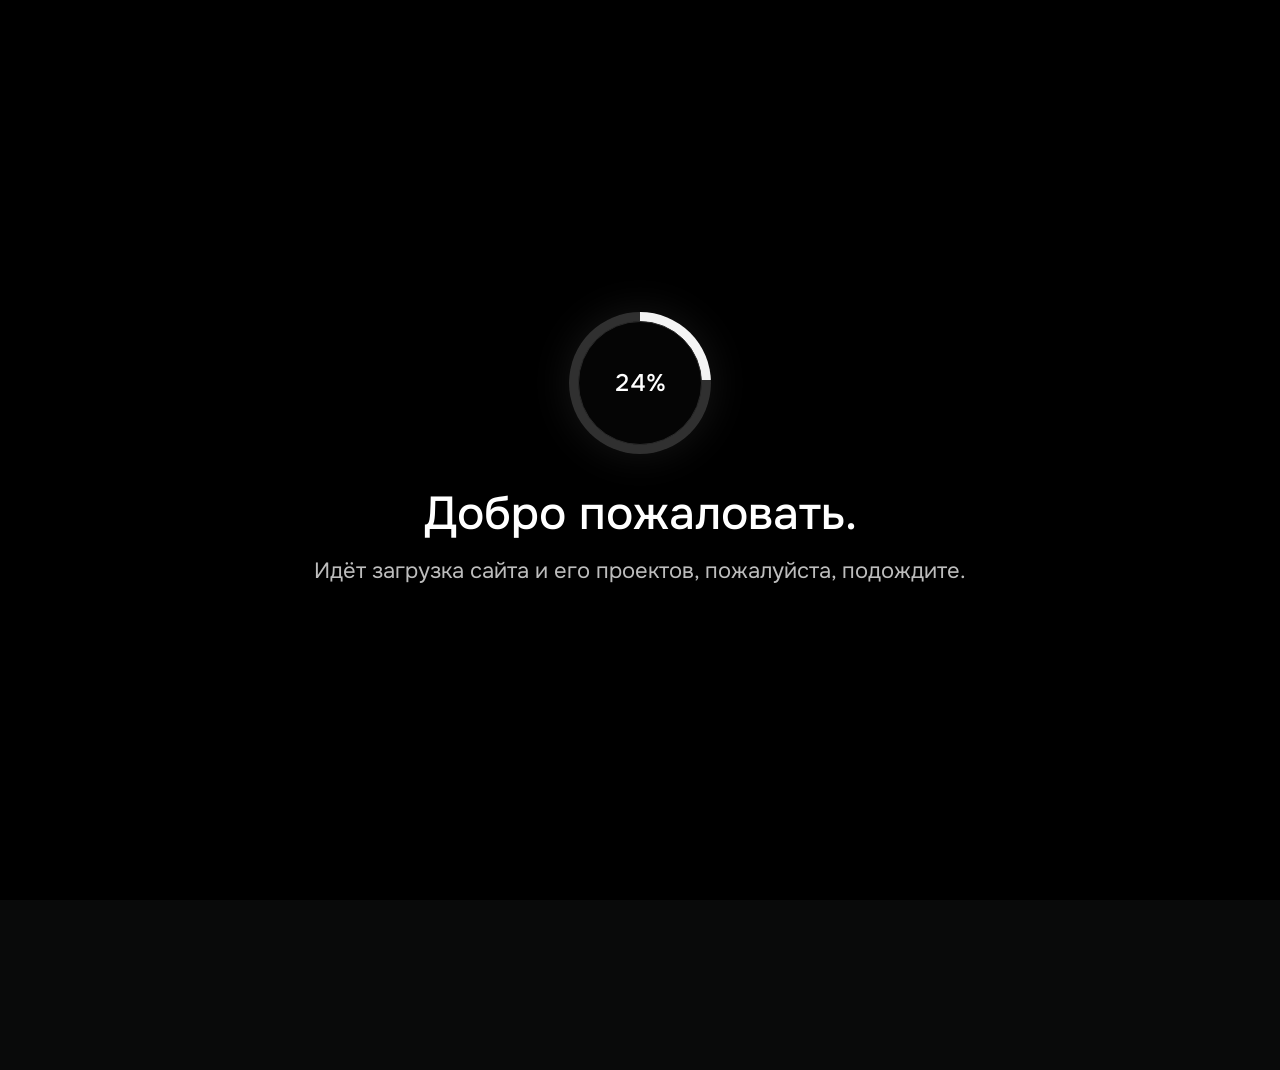
==== index.html @ fc90d48f "Обновление файла about.html и ресурсов)" ====
<!doctype html>
<html lang="ru">
<head>
  <meta charset="utf-8"><meta name="viewport" content="width=device-width,initial-scale=1"><meta name="theme-color" content="#07090d"><title>Портфолио</title>
  <link rel="preconnect" href="https://fonts.googleapis.com"><link href="https://fonts.googleapis.com/css2?family=Onest:wght@400;500;600;700;800&display=swap" rel="stylesheet"><link rel="stylesheet" href="css/style.css"><link rel="stylesheet" href="css/anim.css">
  <link rel="preload" href="video/homebg.mp4" as="video" type="video/mp4"><link rel="prefetch" href="video/zebrabg.mp4"><link rel="prefetch" href="video/akkubg.mp4"><link rel="prefetch" href="video/aboutbg.mp4">
</head>
<body>
  <div class="video-wall" aria-hidden="true"><video id="page-video" src="video/homebg.mp4" poster="img/homebg.jpg" webkit-playsinline disablepictureinpicture autoplay muted playsinline loop preload="auto" data-video="video/homebg.mp4"></video><div class="wall-shade"></div></div>
  <div class="loader" id="loader"><div class="loader-message"><div class="loader-meter" id="loader-meter"><span id="percent">0%</span></div><h1 data-i18n="loaderTitle">Добро пожаловать.</h1><p data-i18n="loaderCopy">Идёт загрузка сайта и его проектов, пожалуйста, подождите.</p></div></div>
  <div class="welcome" id="welcome" aria-modal="true" role="dialog" aria-label="Выбор языка"><div class="welcome-box"><h2 id="welcome-title">Welcome</h2><p id="language-prompt">Choose a language</p><div class="welcome-languages"><button data-language="ru"><svg class="language-flag" viewBox="0 0 60 36" aria-hidden="true"><rect width="60" height="12" fill="#fff"/><rect y="12" width="60" height="12" fill="#1c57a7"/><rect y="24" width="60" height="12" fill="#d52b1e"/></svg><span class="language-code">RU</span><span class="language-name">Русский</span></button><button data-language="en"><svg class="language-flag" viewBox="0 0 60 36" aria-hidden="true"><rect width="60" height="36" fill="#012169"/><path d="M0 0 60 36M60 0 0 36" stroke="#fff" stroke-width="8"/><path d="M0 0 60 36M60 0 0 36" stroke="#c8102e" stroke-width="3"/><path d="M30 0v36M0 18h60" stroke="#fff" stroke-width="12"/><path d="M30 0v36M0 18h60" stroke="#c8102e" stroke-width="6"/></svg><span class="language-code">EN</span><span class="language-name">English</span></button></div></div></div>
  <header class="site-header"><nav class="site-nav"><a href="#home" data-nav="home" data-i18n="navHome">Главная</a><a href="about.html" data-nav="about" data-i18n="navAbout">Обо мне</a><a href="projects.html" data-nav="projects" data-i18n="navProjects">Проекты</a><a href="contact.html" data-nav="contact" data-i18n="navContact">Контакты</a></nav><div class="site-languages"><button data-language-choice="ru">RU</button><button data-language-choice="en">EN</button></div></header>
  <main id="home"><section class="intro"><div class="intro-main"><h1 data-i18n="heroTitle">Добро пожаловать!</h1></div><div class="intro-side"><p data-i18n="heroCopy">Здесь собраны мои проекты. Ниже представлены 2 проекта. Какой из них вы хотите посмотреть?</p></div></section>
    <section class="projects" id="projects" aria-label="Проекты">
      <article class="project-card zebra-card"><a class="project-shot" href="zebra.html" aria-label="Открыть Zebra Coffee"><img src="img/zebrashot.png" alt="Скриншот сайта Zebra Coffee"></a><div class="project-copy"><h2>Zebra Coffee</h2><p class="project-kind" data-i18n="zebraSubtitle">Зебра Кофе · Сеть кофеен в странах СНГ</p><p data-i18n="zebraSummary">История бренда и основателя, меню с конструктором напитков, карта кофеен и раздел для соискателей.</p><ul class="card-tags"><li data-i18n="tagWeb">Сайт</li><li data-i18n="tagMenu">Меню и карта</li><li data-i18n="tagCareers">Карьера</li></ul><div class="project-buttons"><a class="button button-light" href="zebra.html" data-i18n="details">Подробнее <span>↗</span></a></div></div></article>
      <article class="project-card akku-card"><a class="project-shot" href="akku.html" aria-label="Открыть AKKU"><img src="img/akkushot.png" alt="Скриншот панели AKKU"></a><div class="project-copy"><h2>AKKU</h2><p class="project-kind" data-i18n="akkuSubtitle">АККУ · Автоматизация автомойки</p><p data-i18n="akkuSummary">Записи, очередь и контроль этапов мойки, история автомобилей, база клиентов и Telegram-уведомления.</p><ul class="card-tags"><li data-i18n="tagCrm">CRM</li><li data-i18n="tagBot">Telegram-бот</li><li data-i18n="tagQueue">Очередь</li></ul><div class="project-buttons"><a class="button button-light" href="akku.html" data-i18n="details">Подробнее <span>↗</span></a></div></div></article>
    </section><section class="home-cta"><div><h2 data-i18n="homeCtaTitle">Хотите такой же проект?</h2><p data-i18n="homeCtaCopy">Расскажите о задаче — обсудим идею, сроки и подберём решение.</p></div><a class="button button-light" href="contact.html" data-i18n="aboutCtaButton">Написать мне <span>↗</span></a></section>
  </main>
  <section class="panel" data-panel="zebra" aria-hidden="true"><div class="panel-backdrop" data-close-panel></div><article class="panel-content"><button class="panel-close" data-close-panel aria-label="Закрыть">×</button><p class="panel-label" data-i18n="zebraSubtitle">Зебра Кофе · Сеть кофеен в странах СНГ</p><h2>Zebra Coffee</h2><figure class="panel-image"><img src="img/zebrashot.png" alt="Главная страница Zebra Coffee"><figcaption data-i18n="zebraCaption">Скриншот сайта Zebra Coffee</figcaption></figure><section><h3 data-i18n="aboutProject">О проекте</h3><p data-i18n="zebraAbout">Зебра Кофе — современная и динамично развивающаяся сеть кофеен в странах СНГ. Сайт передаёт атмосферу и философию бренда, рассказывает его историю и помогает спланировать визит.</p></section><section><h3 data-i18n="founderTitle">История бренда и основателя</h3><p data-i18n="founderCopy">История создания сети, первые трудности, ценности, миссия и путь основателя — отдельная часть сайта для знакомства с брендом.</p></section><section><h3 data-i18n="menuTitle">Меню и конструктор напитков</h3><p data-i18n="menuCopy">Кофейные напитки, чай, холодные миксы, выпечка и десерты. В конструкторе можно выбрать фирменный бленд или моносорт, сироп и объём порции.</p></section><section><h3 data-i18n="mapTitle">Карта и навигация</h3><p data-i18n="mapCopy">Гость выбирает кофейню на карте и в один клик открывает маршрут в навигационном приложении телефона.</p></section><section><h3 data-i18n="careerTitle">Карьера</h3><p data-i18n="careerCopy">Соискатели могут заполнить анкету, рассказать об опыте, приложить резюме и отправить заявку команде.</p></section><a class="button button-light panel-cta" href="https://gurbanibragimov473-cpu.github.io/zebracoffee/" target="_blank" rel="noreferrer" data-i18n="visit">Перейти на сайт <span>↗</span></a></article></section>
  <section class="panel" data-panel="akku" aria-hidden="true"><div class="panel-backdrop" data-close-panel></div><article class="panel-content"><button class="panel-close" data-close-panel aria-label="Закрыть">×</button><p class="panel-label" data-i18n="akkuSubtitle">АККУ · Автоматизация автомойки</p><h2>AKKU</h2><figure class="panel-image"><img src="img/akkushot.png" alt="Панель управления AKKU"><figcaption data-i18n="akkuCaption">Панель очереди автомобилей AKKU</figcaption></figure><section><h3 data-i18n="akkuAboutTitle">О проекте</h3><p data-i18n="akkuAbout">АККУ — облачная цифровая экосистема для автоматизации автомоек любого масштаба. Она объединяет мобильные инструменты для владельца, администраторов и сотрудников с клиентским сервисом в Telegram.</p></section><section><h3 data-i18n="managementTitle">Управление для сотрудников</h3><ul><li data-i18n="calendarCopy">Календарь записей, свободные слоты и распределение клиентов по боксам без пересечений.</li><li data-i18n="monitorCopy">Панель в реальном времени показывает загрузку, автомобили на территории и этапы работ.</li><li data-i18n="historyCopy">Карточка машины хранит услуги, автохимию, дополнительные работы и историю посещений.</li><li data-i18n="crmCopy">CRM-база объединяет контакты клиентов, предпочтения и хронологию визитов.</li></ul></section><section><h3 data-i18n="customerTitle">Сервис для клиентов</h3><p data-i18n="customerCopy">Telegram-бот позволяет записаться днём и ночью без звонков. Записи синхронизируются с системой автомойки.</p><div class="status-line"><span data-i18n="statusArrive">Заехал</span><span data-i18n="statusWash">Мойка</span><span data-i18n="statusDry">Сушка</span><span data-i18n="statusReady">Готов</span><span data-i18n="statusPark">На парковке</span></div><p data-i18n="notificationsCopy">Клиент получает уведомления о каждом этапе и знает, когда забрать автомобиль.</p></section><section><h3 data-i18n="benefitsTitle">Преимущества для бизнеса</h3><ul><li data-i18n="transparentCopy">Прозрачный учёт заказов и рабочих процессов.</li><li data-i18n="loyaltyCopy">Удобная запись и уведомления помогают укреплять лояльность клиентов.</li><li data-i18n="capacityCopy">Планирование времени и боксов помогает обслуживать больше автомобилей.</li></ul></section><a class="button button-light panel-cta" href="https://akku-carwash-crm.onrender.com/" target="_blank" rel="noreferrer" data-i18n="visitService">Перейти в сервис <span>↗</span></a></article></section>
  <section class="panel" data-panel="about" aria-hidden="true"><div class="panel-backdrop" data-close-panel></div><article class="panel-content compact-panel"><button class="panel-close" data-close-panel aria-label="Закрыть">×</button><p class="panel-label" data-i18n="aboutLabel">ОБО МНЕ</p><h2 data-i18n="aboutTitle">Цифровые проекты<br>с вниманием к деталям.</h2><p data-i18n="aboutCopy">Я создаю сайты и сервисы, которые помогают бизнесу решать реальные задачи. В этом портфолио — проекты для кофейни и автоматизации автомойки.</p><video class="panel-video" muted playsinline loop autoplay data-video="video/aboutbg.mp4"></video></article></section>
  <section class="panel" data-panel="contact" aria-hidden="true"><div class="panel-backdrop" data-close-panel></div><article class="panel-content compact-panel"><button class="panel-close" data-close-panel aria-label="Закрыть">×</button><p class="panel-label" data-i18n="contactLabel">СВЯЗАТЬСЯ СО МНОЙ</p><h2 data-i18n="contactTitle">Обсудим ваш проект<br>и воплотим идею в жизнь</h2><p data-i18n="contactCopy1">Если вам понравились проекты «Зебра Кофе» и «АККУ» и вы хотите создать что-то похожее, уникальное или совершенно новое для своего бизнеса — я с удовольствием помогу.</p><p data-i18n="contactCopy2">Каждый проект индивидуален. Обсудим идею, цели, бюджет и ожидания и подберём решение для вашей задачи.</p><p data-i18n="contactCopy3">Корпоративный сайт, интерактивный сервис, мобильная экосистема или автоматизация бизнес-процессов — расскажите, что вам нужно.</p><a class="email-link" href="mailto:gurbanibragimov473@gmail.com">gurbanibragimov473@gmail.com <span>↗</span></a><p data-i18n="contactCopy4">Напишите в любое удобное время, расскажите о своей идее или текущих задачах — обсудим детали.</p></article></section>
  <script src="js/script.js"></script>
</body></html>
---- css/style.css ----
:root{font-family:'Onest',Arial,sans-serif;color:#f4f4f2;background:#090a0a;font-synthesis:none;font-optical-sizing:auto;--muted:#babdbb;--line:#ffffff2c;--surface:#111413;--accent:#d2e0d8}
*{box-sizing:border-box}
html{scroll-behavior:smooth}
body{margin:0;min-width:320px;min-height:100vh;background:#090a0a;font-size:15px;line-height:1.55;-webkit-font-smoothing:antialiased}
button,a{font:inherit;color:inherit}
a{text-decoration:none}
.video-wall{position:fixed;inset:0;z-index:0;overflow:hidden;background:#111}
.video-wall video{position:absolute;width:100%;height:100%;inset:0;object-fit:cover;filter:brightness(.34) saturate(.7)}
.wall-shade{position:absolute;inset:0;background:linear-gradient(90deg,#080a09dc,#080a09a8 52%,#080a098c),linear-gradient(0deg,#080a09bd,transparent 35%,#080a095c)}
.site-header{height:74px;padding:0 clamp(22px,5vw,80px);display:flex;align-items:center;justify-content:space-between;border-bottom:1px solid var(--line);background:#090a0ab3;backdrop-filter:blur(14px)}
.site-nav{display:flex;align-items:center;gap:clamp(18px,3vw,46px)}
.site-nav a,.site-nav button{padding:8px 0;border:0;background:none;color:#ddd;font-size:13px;cursor:pointer;transition:color .2s}
.site-nav a:hover,.site-nav button:hover{color:#fff}
.site-languages{display:flex;gap:7px}
.site-languages button{width:39px;height:35px;border:1px solid transparent;background:transparent;opacity:.62;cursor:pointer}
.site-languages button.selected,.site-languages button:hover{opacity:1;border-color:#ffffff66}
.intro{max-width:1080px;margin:0 auto;padding:clamp(28px,5vh,58px) 28px 22px}
.intro h1{font-size:clamp(32px,4vw,52px);line-height:1.1;letter-spacing:-.04em;font-weight:500;margin:0 0 8px}
.intro p{max-width:700px;margin:0;color:#d1d4d1;font-size:clamp(15px,1.4vw,18px)}
.projects{width:min(1160px,calc(100% - 56px));margin:0 auto 32px;display:grid;grid-template-columns:1fr 1fr;gap:18px}
.project-card{min-height:clamp(330px,48vh,480px);display:grid;grid-template-columns:1.1fr .9fr;overflow:hidden;background:#111413d9;border:1px solid var(--line)}
.project-shot{position:relative;display:block;width:100%;height:100%;min-height:300px;padding:0;border:0;background:#151918;overflow:hidden;cursor:pointer}
.project-shot img{width:100%;height:100%;position:absolute;inset:0;object-fit:cover;object-position:top left;transition:transform .5s}
.project-shot:hover img{transform:scale(1.035)}
.project-copy{align-self:center;padding:clamp(20px,2.25vw,32px)}
.project-number{font-size:11px;letter-spacing:.14em;color:#aeb3af;margin:0 0 14px}
.project-copy h2{font-size:clamp(24px,2.5vw,34px);line-height:1.15;letter-spacing:-.035em;font-weight:500;margin:0 0 9px}
.project-kind{color:#e3e6e3!important;font-size:13px!important;margin:0 0 15px!important}
.project-copy>p:not(.project-number):not(.project-kind){color:#b9bfbb;font-size:13px;line-height:1.7;margin:0}
.project-buttons{display:flex;flex-wrap:wrap;gap:9px;margin-top:22px}
.button{min-height:39px;display:inline-flex;align-items:center;justify-content:center;gap:9px;padding:9px 13px;border:1px solid #ffffff54;background:#f1f3f1;color:#111513;font-size:12px;font-weight:600;cursor:pointer;transition:background .2s,color .2s,border-color .2s}
.button:hover{background:#d4e1d9}
.button-outline{background:transparent;color:#eee}
.button-outline:hover{background:#ffffff12;color:#fff;border-color:#aaa}
.button span{font-size:16px;line-height:1}
@media(min-height:850px) and (min-width:900px){.intro{padding-top:7vh;padding-bottom:3vh}
.projects{margin-top:1vh}}
@media(max-width:900px){.projects{grid-template-columns:1fr;width:min(740px,calc(100% - 40px))}
.project-card{min-height:330px}
.intro{width:min(740px,100%)}}
@media(max-width:560px){.site-header{height:auto;min-height:62px;padding:10px 16px;gap:12px}
.site-nav{gap:12px;flex-wrap:wrap}
.site-nav a,.site-nav button{font-size:11px}
.site-languages button{width:30px}
.intro{padding:27px 20px 18px}
.projects{width:calc(100% - 32px);gap:14px}
.project-card{grid-template-columns:1fr;min-height:0}
.project-shot{height:210px;min-height:210px}
.project-copy{padding:20px}
.project-buttons{margin-top:16px}}
.detail-header{position:sticky;top:0;z-index:3}
.project-detail-main{position:relative;z-index:1;padding:clamp(32px,6vh,70px) 24px 100px}
.detail-wrap{width:min(850px,100%);margin:0 auto;padding:clamp(24px,5vw,54px);background:#0c0e0de0;border:1px solid var(--line);backdrop-filter:blur(14px)}
.detail-back{display:inline-block;margin-bottom:24px;color:#ddd;font-size:13px}
.detail-wrap>.project-number{margin:0 0 8px}
.detail-wrap>h1{font-size:clamp(42px,7vw,78px);line-height:1.05;letter-spacing:-.05em;font-weight:500;margin:0 0 8px}
.detail-lead{font-size:18px;color:#c5cbc7;margin:0 0 26px}
.detail-screenshot{margin:30px 0 42px}
.detail-screenshot img{display:block;width:100%;height:auto;border:1px solid #ffffff32}
.detail-screenshot figcaption{font-size:12px;color:#b8bfba;margin-top:9px}
.detail-wrap section{margin:32px 0}
.detail-wrap section h2{font-size:clamp(22px,3vw,30px);font-weight:500;line-height:1.25;margin:0 0 10px}
.detail-wrap section p,.detail-wrap li{color:#d0d4d1;font-size:15px;line-height:1.8}
.detail-wrap ul{padding-left:22px}
.detail-visit{margin-top:16px}
.detail-body .video-wall video{filter:brightness(.31) saturate(.65)}
.detail-body .site-header{background:#080a09b3}
.video-wall video{filter:brightness(.82) saturate(.82)}
.wall-shade{background:linear-gradient(90deg,#080a0975,#080a0922 56%,#080a0938),linear-gradient(0deg,#080a0960,transparent 40%,#080a0930);opacity:.18;transition:opacity .42s ease}
.detail-body .video-wall video{filter:brightness(.82) saturate(.82)}
.detail-body .detail-wrap{background:#080a09e8;box-shadow:0 18px 60px #0005}
.intro{position:relative;z-index:1;background:#090b09df;border-left:2px solid #ffffff52}
.project-card{background:#0a0d0be8}
.standalone-copy{width:min(880px,100%);margin:0 auto;padding:clamp(28px,5vw,58px);border:1px solid #ffffff36;background:#080a09e8;backdrop-filter:blur(14px);box-shadow:0 20px 70px #0007}
.standalone-copy h1{max-width:760px;font-size:clamp(38px,6vw,68px);line-height:1.1;letter-spacing:-.045em;font-weight:500;margin:10px 0 24px}
.standalone-copy>p:not(.project-number){font-size:16px;line-height:1.8;color:#e2e5e2}
.standalone-copy .detail-lead{font-size:19px!important}
.contact-copy{width:min(820px,100%)}
.about-links{display:flex;gap:12px;margin-top:28px}
:root{font-family:'Segoe UI',Arial,sans-serif}
.site-header{position:sticky;top:0;z-index:10}
.site-nav a{position:relative;display:inline-flex;align-items:center;min-height:40px;letter-spacing:.01em}
.site-nav a[aria-current="page"]{color:#fff}
.site-nav a[aria-current="page"]::after{content:"";position:absolute;left:0;right:0;bottom:1px;height:2px;background:#e5eee8}
.projects{width:min(1440px,calc(100% - 64px));gap:24px}
.intro{max-width:1440px;display:grid;grid-template-columns:1fr .8fr;align-items:end;gap:clamp(24px,5vw,70px);padding:clamp(40px,7vh,76px) clamp(32px,5vw,72px) clamp(24px,4vh,42px);background:linear-gradient(105deg,#080a09e6,#080a09b8 78%,#080a0950)}
.intro h1{font-family:'Segoe UI',Arial,sans-serif;font-size:clamp(40px,5vw,66px);letter-spacing:-.055em;max-width:600px}
.intro p{justify-self:end;max-width:520px;font-size:clamp(16px,1.35vw,19px);line-height:1.8}
.project-card{min-height:clamp(390px,46vh,520px);grid-template-columns:1.28fr .92fr}
.project-shot img{object-position:center;object-fit:cover}
.project-copy h2{font-size:clamp(28px,2.8vw,39px)}
.detail-header .site-nav{margin-inline:auto}
.detail-header .site-nav a[aria-current="page"]{color:#fff}
.about-section{margin-top:30px;padding-top:22px;border-top:1px solid #ffffff28}
.about-section h2{font-size:clamp(21px,3vw,28px);font-weight:500;margin:0 0 9px}
.about-section p{color:#d8ddda;line-height:1.8;margin:0}
@media(max-width:900px){.intro{grid-template-columns:1fr;gap:12px;padding-top:38px}
.intro p{justify-self:start}
.projects{width:min(740px,calc(100% - 40px))}}
@media(max-width:560px){.projects{width:calc(100% - 32px)}
.intro{padding:28px 20px 18px}
.project-card{grid-template-columns:1fr;min-height:0}
.project-shot{height:230px;min-height:230px}
.detail-header .site-nav{margin:0}
.site-header{flex-wrap:wrap}}
.project-shot img{object-fit:contain!important;object-position:center!important;background:#111413;transform:none!important}
.project-shot:hover img{transform:none!important}
.project-shot img{object-fit:cover!important;object-position:center!important;background:transparent;transform:none!important}
.project-shot:hover img{transform:scale(1.025)!important}
.intro{background:linear-gradient(115deg,#080a09f2 0%,#101412ed 72%,#101412d9 100%);border:1px solid #ffffff32;border-left:3px solid #cbd9d1;box-shadow:0 24px 70px #0003}
.intro h1{letter-spacing:-.045em}
.intro p{color:#e0e4e1}
.welcome{display:grid!important;place-items:center!important}
.welcome-box{margin:0 auto;width:min(480px,92vw);min-height:264px;display:flex;flex-direction:column;justify-content:center;align-items:center}
.welcome-box h2,.welcome-box p{width:100%;text-align:center}
.detail-header .site-nav{margin:0!important}
.zebra-card .project-shot img{object-position:left center!important}
.project-overview{position:relative;z-index:1;width:min(1240px,calc(100% - 48px));margin:0 auto;padding:clamp(34px,6vh,70px) 0 90px}
.project-overview-head,.overview-project{padding:clamp(24px,4vw,52px);background:#080a09e8;border:1px solid #ffffff32;box-shadow:0 22px 70px #0005;backdrop-filter:blur(12px)}
.project-overview-head{margin-bottom:22px;border-left:3px solid #cbd9d1}
.project-overview-head .eyebrow{color:#cbd9d1;font-size:11px;letter-spacing:.16em;text-transform:uppercase}
.project-overview-head h1{max-width:900px;font-size:clamp(36px,5.6vw,68px);line-height:1.08;letter-spacing:-.045em;font-weight:500;margin:12px 0}
.project-overview-head p{max-width:760px;color:#d1d6d2;font-size:17px;line-height:1.75;margin:0}
.overview-project{display:grid;grid-template-columns:minmax(0,1.15fr) minmax(300px,.85fr);gap:clamp(24px,4vw,54px);align-items:center;margin:22px 0}
.overview-project:nth-child(even){grid-template-columns:minmax(300px,.85fr) minmax(0,1.15fr)}
.overview-project:nth-child(even) .overview-image{order:2}
.overview-image{margin:0}
.overview-image img{display:block;width:100%;height:auto;border:1px solid #ffffff36}
.overview-copy .eyebrow{color:#bdc9c1;font-size:11px;letter-spacing:.15em;text-transform:uppercase}
.overview-copy h2{font-size:clamp(30px,4vw,48px);line-height:1.1;font-weight:500;letter-spacing:-.035em;margin:10px 0}
.overview-copy h3{font-size:18px;font-weight:500;margin:26px 0 7px}
.overview-copy p,.overview-copy li{color:#d1d6d2;font-size:15px;line-height:1.8}
.overview-copy ul{padding-left:19px}
.overview-actions{display:flex;gap:10px;flex-wrap:wrap;margin-top:24px}
@media(max-width:760px){.project-overview{width:calc(100% - 28px);padding-top:24px}
.overview-project,.overview-project:nth-child(even){grid-template-columns:1fr}
.overview-project:nth-child(even) .overview-image{order:0}
.project-overview-head,.overview-project{padding:22px}
.project-overview-head p{font-size:15px}}
.intro h1{max-width:none;font-size:clamp(38px,3.8vw,58px);letter-spacing:-.045em;word-break:normal;overflow-wrap:normal}
@media(min-width:1100px){.intro h1{white-space:nowrap}}
@media(max-width:1099px){.intro h1{white-space:normal}}
---- css/anim.css ----
.loader{position:fixed;inset:0;z-index:50;background:#000;color:#fff;display:flex;flex-direction:column;align-items:center;justify-content:center;transition:opacity .45s,visibility .45s}
.loader.done{opacity:0;visibility:hidden}
.loader-message{text-align:center;padding:24px;width:min(800px,92vw)}
.loader-meter{position:relative;width:142px;height:142px;margin:0 auto 32px;border-radius:50%;display:grid;place-items:center;background:conic-gradient(#f4f4f4 var(--load,0%),#303030 0);box-shadow:0 0 42px #ffffff16}
.loader-meter::before{content:"";position:absolute;inset:9px;border-radius:50%;background:#050505;border:1px solid #292929}
.loader-meter span{position:relative;font-size:24px;font-weight:500;font-variant-numeric:tabular-nums}
.loader-message h1{font-size:clamp(30px,4vw,46px);line-height:1.2;margin:0 0 12px;font-weight:500}
.loader-message p{font-size:clamp(17px,2vw,22px);color:#bdbdbd;margin:0}
.loader-message [data-i18n]{transition:none}
.welcome{position:fixed;inset:0;z-index:40;display:grid;place-items:center;padding:22px;background:#000;color:#fff;opacity:0;visibility:hidden;transition:opacity .35s,visibility .35s}
.welcome.show{opacity:1;visibility:visible}
.welcome-box{width:min(480px,92vw);padding:38px 32px;background:#050505;border:1px solid #333;text-align:center}
.welcome-box h2{margin:0 0 12px;font-size:clamp(30px,5vw,46px);font-weight:500;line-height:1.2}
.welcome-box p{margin:0 0 30px;font-size:17px;color:#aaa}
.welcome-languages{display:flex;justify-content:center;gap:12px}
.welcome-languages button{min-width:140px;padding:14px 18px;border:1px solid #444;background:#0b0b0b;color:#fff;font:inherit;cursor:pointer;transition:background .2s,border-color .2s}
.welcome-languages button:hover{background:#1b1b1b;border-color:#aaa}
.welcome-languages button span{display:inline-block;margin-right:8px;font-size:11px;letter-spacing:.08em;color:#ccc}
.video-wall{position:fixed;inset:0;z-index:0}
.site-header,main{position:relative;z-index:1}
.panel{position:fixed;inset:0;z-index:20;display:none}
.panel.open{display:block}
.panel-backdrop{position:absolute;inset:0;background:transparent}
.panel-content{position:absolute;right:0;top:0;width:min(760px,100%);height:100%;padding:clamp(28px,5vw,70px);overflow:auto;background:#101214;color:#f5f5f5}
.panel-close{position:sticky;top:0;float:right;width:42px;height:42px;border:1px solid #555;background:#111;color:#fff;font-size:26px;cursor:pointer}
.panel-content h2{font-size:clamp(36px,5vw,64px);line-height:1.1;margin:16px 0 24px}
.panel-content h3{font-size:22px;margin:34px 0 8px}
.panel-content p,.panel-content li{font-size:16px;line-height:1.75;color:#ccc}
.panel-content ul{padding-left:22px}
.panel-image{margin:24px 0}
.panel-image img{width:100%;height:auto;display:block}
.panel-image figcaption{font-size:13px;color:#999;margin-top:8px}
.panel-label{font-size:12px!important;letter-spacing:.12em;text-transform:uppercase}
.status-line{display:flex;flex-wrap:wrap;gap:8px}
.status-line span{padding:8px 12px;border:1px solid #444;border-radius:30px;font-size:13px}
.panel-cta,.email-link{display:inline-flex;margin-top:24px}
.compact-panel{display:flex;flex-direction:column;justify-content:center}
.panel-video{display:none}
.email-link{font-size:18px;color:#fff;border-bottom:1px solid #888;padding-bottom:6px}
@media(max-width:700px){.loader-meter{width:124px;height:124px}
.welcome-box{padding:32px 18px}
.welcome-languages{flex-direction:column}
.welcome-languages button{width:100%}
.panel-content{padding:24px}
.panel-content p,.panel-content li{font-size:15px}}
.loader-meter::after{content:"";position:absolute;inset:-5px;border:2px solid transparent;border-top-color:#fff;border-right-color:#aeb6b0;border-radius:50%;animation:meter-spin .9s linear infinite}
@keyframes meter-spin{to{transform:rotate(360deg)}}
.loader-meter::after{inset:-13px;border-width:1px;border-top-color:#f8faf8;border-right-color:#7a8580;box-shadow:0 0 18px #dce8e055}
.loader-meter{background:none;isolation:isolate}
.loader-meter::before{inset:0;border:0;background:conic-gradient(#f4f4f4 var(--load,0%),#303030 0);animation:meter-spin 1.6s linear infinite}
.loader-meter::after{inset:9px;border:1px solid #292929;background:#050505;box-shadow:none;animation:none}
.loader-meter span{z-index:1}
.welcome-languages button{display:flex;align-items:center;justify-content:center;gap:8px;white-space:nowrap}
.welcome-languages button span{margin:0}
.welcome-languages button .language-code{font-size:10px;letter-spacing:.06em;color:#bbb}
.welcome-languages button .language-name{font-size:15px;letter-spacing:0;color:#fff}
.language-flag{display:block;flex:none;width:24px;height:15px;border-radius:2px;box-shadow:0 0 0 1px #ffffff55}
.welcome-letter{display:inline-block;white-space:pre;animation:welcome-letter-in .48s cubic-bezier(.2,.7,.25,1) backwards;animation-delay:calc(360ms + var(--letter-index)*18ms)}
.welcome-letter.from-below{animation-name:welcome-letter-up}
@keyframes welcome-letter-in{from{opacity:0;transform:translateY(115%)}to{opacity:1;transform:translateY(0)}}
@keyframes welcome-letter-up{from{opacity:0;transform:translateY(-115%)}to{opacity:1;transform:translateY(0)}}
@media(prefers-reduced-motion:reduce){.welcome-letter{animation:none}}
.welcome-box h2{min-height:1.2em}
.welcome-box p{min-height:1.4em}
.greet{display:inline-grid;overflow:hidden;vertical-align:top;padding:0 .06em;line-height:1.25}
.greet-line{grid-area:1/1;text-align:center;white-space:pre}
.gl{display:inline-block;white-space:pre;transition:transform .5s cubic-bezier(.2,.7,.25,1),opacity .5s ease;transition-delay:calc(var(--i)*22ms)}
.greet-line.en .gl{transform:translateY(115%);opacity:0}
.greet.swap .ru .gl{transform:translateY(-115%);opacity:0}
.greet.swap .en .gl{transform:translateY(0);opacity:1}
@media(prefers-reduced-motion:reduce){.gl{transition-duration:.01ms}}
.gl{transition-delay:calc(var(--i)*35ms);transition-duration:.6s}
.greet-line.en .gl{transform:translateY(calc(115% * var(--dir,1)));opacity:0}
.greet.swap .ru .gl{transform:translateY(calc(-115% * var(--dir,1)));opacity:0}
.greet.swap .en .gl{transform:translateY(0);opacity:1}
.greet-line.ru .gl{transform:translateY(calc(115% * var(--dir,1)));opacity:0}
.greet-line.en .gl{transform:translateY(0);opacity:1}
.greet.swap .en .gl{transform:translateY(calc(-115% * var(--dir,1)));opacity:0}
.greet.swap .ru .gl{transform:translateY(0);opacity:1}
.site-header{opacity:1!important;transform:none!important;transition:none!important;pointer-events:auto!important}
.intro,.project-overview-head{border-left:1px solid #ffffff32!important}
@view-transition{navigation:auto}
.video-wall{view-transition-name:video-wall}
.site-header{view-transition-name:site-header}
main{view-transition-name:page-content}
::view-transition-old(root),::view-transition-new(root){animation:none}
::view-transition-group(site-header){animation:none}
::view-transition-old(site-header){display:none}
::view-transition-new(site-header){animation:none}
::view-transition-group(video-wall){animation-duration:.8s;animation-timing-function:ease}
::view-transition-old(page-content){animation:vt-out .4s cubic-bezier(.4,0,1,1) both}
::view-transition-new(page-content){animation:vt-in .7s .2s cubic-bezier(.2,.7,.25,1) both}
@keyframes vt-out{to{opacity:0;transform:translateY(-18px) scale(.985);filter:blur(6px)}}
@keyframes vt-in{from{opacity:0;transform:translateY(30px) scale(.99);filter:blur(8px)}}
@keyframes page-in{from{opacity:0;transform:translateY(26px);filter:blur(6px)}}
.no-vt main{animation:page-in .65s cubic-bezier(.2,.7,.25,1) both}
.page-leaving main{opacity:0!important;transform:translateY(-16px);filter:blur(6px);transition:opacity .36s ease,transform .36s ease,filter .36s ease}
@media(prefers-reduced-motion:reduce){::view-transition-group(*),::view-transition-old(*),::view-transition-new(*){animation:none!important}
.no-vt main{animation:none}}
@keyframes page-reveal{from{opacity:0;transform:translateY(28px);filter:blur(10px)}to{opacity:1;transform:none;filter:blur(0)}}
@keyframes shade-reveal{from{opacity:0}}
main{animation:page-reveal 1.25s cubic-bezier(.2,.7,.25,1) calc(var(--video-first,1s) + .2s) backwards}
.no-vt main{animation:page-reveal 1.25s cubic-bezier(.2,.7,.25,1) calc(var(--video-first,1s) + .2s) backwards}
.wall-shade{animation:shade-reveal 1.3s ease var(--video-first,1s) backwards}
.paused-intro main,.paused-intro .wall-shade{animation:none!important;opacity:0!important}
::view-transition-old(site-header){display:none}
::view-transition-new(page-content){animation:none}
:root{--video-first:1s;--radius:16px;--edge:#ffffff2e;--mint:#d2e0d8;font-family:'Onest','Segoe UI',Arial,sans-serif}
::selection{background:var(--mint);color:#0a0d0b}
::-webkit-scrollbar{width:10px;height:10px}
::-webkit-scrollbar-track{background:#090a0a}
::-webkit-scrollbar-thumb{background:#ffffff2e;border-radius:10px;border:2px solid #090a0a}
::-webkit-scrollbar-thumb:hover{background:#ffffff55}
.site-header{background:linear-gradient(180deg,#0a0d0bed,#0a0d0bb5)!important;box-shadow:0 10px 40px #0004;border-bottom-color:#ffffff24}
.site-nav a{font-weight:500;letter-spacing:.02em}
.site-nav a:not([aria-current="page"])::after{content:"";position:absolute;left:0;right:0;bottom:1px;height:2px;background:#e5eee8;transform:scaleX(0);transform-origin:left;transition:transform .35s cubic-bezier(.2,.7,.25,1)}
.site-nav a:not([aria-current="page"]):hover::after{transform:scaleX(1)}
.site-languages{gap:6px}
.site-languages button{width:42px;height:34px;border-radius:10px;border:1px solid #ffffff1f;background:#ffffff08;color:#fff;font-size:12px;font-weight:600;letter-spacing:.08em;opacity:.7;transition:opacity .25s,background .25s,border-color .25s}
.site-languages button.selected,.site-languages button:hover{opacity:1;background:#ffffff1c;border-color:#ffffff70}
.intro,.project-card,.detail-wrap,.standalone-copy,.project-overview-head,.overview-project{border-radius:var(--radius);border:1px solid var(--edge);background:linear-gradient(145deg,#0e1311ee,#080a09ea);box-shadow:0 24px 70px #0006,inset 0 1px 0 #ffffff14}
.intro,.project-overview-head{border-left:1px solid var(--edge)!important}
.intro h1,.standalone-copy h1,.detail-wrap>h1,.project-overview-head h1,.overview-copy h2{font-family:inherit;background:linear-gradient(180deg,#fff 30%,#c9d8cf);-webkit-background-clip:text;background-clip:text;color:transparent}
.project-number,.eyebrow,.panel-label{color:var(--mint)!important;font-weight:600}
.project-card{transition:transform .5s cubic-bezier(.2,.7,.25,1),box-shadow .5s,border-color .5s}
.project-card:hover{transform:translateY(-6px);border-color:#ffffff58;box-shadow:0 36px 90px #000b,0 0 0 1px #d2e0d81f}
.project-shot{background:#0d1110}
.project-copy h2{background:linear-gradient(180deg,#fff,#cddbd2);-webkit-background-clip:text;background-clip:text;color:transparent}
.project-kind{color:var(--mint)!important}
.button{border-radius:999px;padding:10px 20px;min-height:42px;transition:background .25s,color .25s,border-color .25s,transform .3s cubic-bezier(.2,.7,.25,1),box-shadow .3s}
.button:hover{transform:translateY(-2px);box-shadow:0 12px 28px #0007}
.button-light:hover{background:#fff}
.button span{display:inline-block;transition:transform .3s cubic-bezier(.2,.7,.25,1)}
.button:hover span{transform:translate(2px,-2px)}
.detail-screenshot img,.overview-image img{border-radius:12px;box-shadow:0 24px 60px #0008}
.detail-wrap section h2::before{content:"";display:block;width:34px;height:2px;margin-bottom:12px;background:var(--mint)}
.detail-back{transition:color .25s}
.detail-back .back-arrow{display:inline-block;margin-right:8px;transition:transform .3s cubic-bezier(.2,.7,.25,1)}
.detail-back:hover{color:#fff}
.detail-back:hover .back-arrow{transform:translateX(-4px)}
.status-line span{background:#ffffff0d;border-color:#ffffff30}
.about-section{border-top-color:#ffffff30}
.email-link{transition:border-color .25s,gap .25s;gap:8px}
.email-link:hover{border-color:var(--mint)}
.welcome-box{border-radius:20px;background:linear-gradient(145deg,#0d1110,#050505);border-color:#ffffff2a;box-shadow:0 30px 90px #000c}
.welcome-languages button{border-radius:12px;transition:background .25s,border-color .25s,transform .3s cubic-bezier(.2,.7,.25,1)}
.welcome-languages button:hover{transform:translateY(-3px)}
.site-header{animation:none!important;opacity:1!important;filter:none!important;transform:none!important}
.about-main{padding-bottom:110px}
.about-hero{width:min(1080px,100%)}
.about-stats{display:grid;grid-template-columns:repeat(3,1fr);gap:14px;margin-top:36px}
.about-stats div{padding:18px 20px;border:1px solid #ffffff26;border-radius:14px;background:#ffffff08}
.about-stats strong{display:block;font-size:clamp(24px,3vw,34px);font-weight:600;letter-spacing:-.03em;color:#fff;line-height:1.2}
.about-stats span{display:block;margin-top:4px;font-size:13px;color:#bcc5bf}
.about-block{width:min(1080px,100%);margin:44px auto 0}
.about-block>h2{font-size:clamp(26px,3.4vw,38px);font-weight:500;letter-spacing:-.03em;line-height:1.15;margin:0 0 20px;text-shadow:0 2px 24px #000a}
.about-grid,.about-two{display:grid;grid-template-columns:repeat(2,1fr);gap:16px}
.about-card{padding:28px;border:1px solid var(--edge);border-radius:var(--radius);background:linear-gradient(145deg,#0e1311ee,#080a09ea);box-shadow:0 20px 60px #0005,inset 0 1px 0 #ffffff14;transition:transform .45s cubic-bezier(.2,.7,.25,1),border-color .45s,box-shadow .45s}
.about-card:hover{transform:translateY(-5px);border-color:#ffffff58;box-shadow:0 30px 80px #000a}
.about-icon{display:inline-grid;place-items:center;width:40px;height:40px;margin-bottom:18px;border-radius:11px;border:1px solid #d2e0d860;background:#d2e0d812;color:var(--mint);font-size:13px;font-weight:600;letter-spacing:.06em}
.about-card h3{font-size:20px;font-weight:500;letter-spacing:-.015em;margin:0 0 10px}
.about-card p{margin:0;color:#ccd3ce;font-size:15px;line-height:1.75}
.about-steps{list-style:none;padding:0;margin:0;display:grid;grid-template-columns:repeat(4,1fr);gap:14px;counter-reset:step}
.about-steps li{counter-increment:step;padding:22px 20px 24px;border:1px solid var(--edge);border-top:2px solid #d2e0d88c;border-radius:4px 4px 14px 14px;background:linear-gradient(160deg,#0e1311ee,#080a09ea)}
.about-steps li::before{content:"0" counter(step);display:block;margin-bottom:12px;color:var(--mint);font-size:13px;font-weight:600;letter-spacing:.16em}
.about-steps h3{font-size:17px;font-weight:500;margin:0 0 8px;line-height:1.3}
.about-steps p{margin:0;color:#c6cdc8;font-size:14px;line-height:1.7}
.about-cta{text-align:center;padding:clamp(30px,5vw,56px);border:1px solid var(--edge);border-radius:var(--radius);background:linear-gradient(145deg,#111917f0,#080a09ec);box-shadow:0 24px 70px #0006,inset 0 1px 0 #ffffff14}
.about-cta h2{margin:0 0 10px!important}
.about-cta p{max-width:560px;margin:0 auto;color:#d5dbd7;font-size:16px;line-height:1.75}
.about-cta .about-links{justify-content:center;flex-wrap:wrap;margin-top:26px}
@media(max-width:980px){.about-steps{grid-template-columns:repeat(2,1fr)}}
@media(max-width:760px){.about-stats,.about-grid,.about-two,.about-steps{grid-template-columns:1fr}
.about-block{margin-top:34px}
.about-card{padding:22px}}
.intro{position:relative;overflow:hidden}
.intro::before{content:"";position:absolute;right:-140px;top:-280px;width:560px;height:560px;border-radius:50%;background:radial-gradient(circle,#d2e0d826,transparent 65%);pointer-events:none}
.intro::after{content:"";position:absolute;left:0;right:0;bottom:0;height:1px;background:linear-gradient(90deg,transparent,#d2e0d866,transparent);pointer-events:none}
.intro-main,.intro-side{position:relative;z-index:1}
.intro-side{justify-self:end;max-width:520px}
.intro-side p{margin:0;max-width:520px;color:#e0e4e1;font-size:clamp(16px,1.35vw,19px);line-height:1.8}
.hero-chip{display:inline-flex;align-items:center;gap:9px;margin-bottom:18px;padding:7px 14px;border:1px solid #ffffff2e;border-radius:999px;background:#ffffff0d;backdrop-filter:blur(8px);color:var(--mint);font-size:12px;font-weight:600;letter-spacing:.08em}
.hero-chip i{width:7px;height:7px;border-radius:50%;background:#86efb6;box-shadow:0 0 0 0 #86efb699;animation:chip-pulse 2.4s ease-out infinite}
@keyframes chip-pulse{70%{box-shadow:0 0 0 9px #86efb600}100%{box-shadow:0 0 0 0 #86efb600}}
.hero-tags{display:flex;flex-wrap:wrap;gap:8px;list-style:none;padding:0;margin:20px 0 0}
.hero-tags li{padding:7px 15px;border:1px solid #ffffff2b;border-radius:999px;background:#ffffff0a;color:#dfe6e1;font-size:12.5px;letter-spacing:.02em}
.project-card{position:relative;padding:14px;gap:6px;background:linear-gradient(150deg,#0f1512f0,#080a09ec)}
.project-card::before{content:"";position:absolute;inset:0;z-index:0;pointer-events:none;opacity:0;transition:opacity .5s;background:radial-gradient(460px circle at var(--mx,50%) var(--my,0px),#d2e0d81f,transparent 62%)}
.project-card::after{content:"";position:absolute;inset:0;z-index:3;pointer-events:none;opacity:0;transition:opacity .5s;border-radius:inherit;padding:1px;background:radial-gradient(340px circle at var(--mx,50%) var(--my,0px),#eaf3edcc,transparent 62%);-webkit-mask:linear-gradient(#000 0 0) content-box,linear-gradient(#000 0 0);-webkit-mask-composite:xor;mask:linear-gradient(#000 0 0) content-box exclude,linear-gradient(#000 0 0)}
.project-card:hover::before,.project-card:hover::after{opacity:1}
.project-shot{border-radius:12px;box-shadow:0 18px 44px #0007;border:1px solid #ffffff1f}
.project-shot::after{content:"";position:absolute;inset:0;pointer-events:none;background:linear-gradient(180deg,transparent 60%,#05060699)}
.project-copy{position:relative;z-index:1}
.card-index{position:absolute;top:26px;left:26px;z-index:4;padding:5px 11px;border:1px solid #ffffff3d;border-radius:999px;background:#050606b8;backdrop-filter:blur(8px);color:#fff;font-size:11px;font-weight:600;letter-spacing:.16em}
.card-tags{display:flex;flex-wrap:wrap;gap:6px;list-style:none;padding:0;margin:16px 0 0}
.card-tags li{padding:4px 11px;border:1px solid #ffffff26;border-radius:999px;background:#ffffff08;color:#cfd7d2;font-size:11.5px}
.project-card{animation:card-rise .95s cubic-bezier(.2,.7,.25,1) calc(var(--video-first,1s) + .45s) backwards}
.project-card:nth-child(2){animation-delay:calc(var(--video-first,1s) + .62s)}
@keyframes card-rise{from{opacity:0;transform:translateY(38px) scale(.98)}}
.paused-intro .project-card,.paused-intro .home-cta{animation:none!important}
.home-cta{width:min(1440px,calc(100% - 64px));margin:24px auto 64px;padding:26px clamp(22px,3vw,42px);display:flex;align-items:center;justify-content:space-between;gap:24px;border:1px solid var(--edge);border-radius:var(--radius);background:linear-gradient(100deg,#0e1311ee,#12201aee 62%,#0d1512ee);box-shadow:0 24px 70px #0006,inset 0 1px 0 #ffffff14;animation:card-rise .95s cubic-bezier(.2,.7,.25,1) calc(var(--video-first,1s) + .8s) backwards}
.home-cta h2{margin:0 0 6px;font-size:clamp(22px,2.4vw,30px);font-weight:500;letter-spacing:-.03em}
.home-cta p{margin:0;color:#cbd3ce;font-size:15px}
@media(max-width:900px){.intro-side{justify-self:start}}
@media(max-width:700px){.home-cta{width:calc(100% - 32px);flex-direction:column;align-items:flex-start}
.project-card{padding:12px}
.card-index{top:22px;left:22px}}
@media(prefers-reduced-motion:reduce){.project-card,.home-cta{animation:none}
.hero-chip i{animation:none}}
.intro{width:min(1440px,calc(100% - 64px));margin:clamp(30px,7vh,84px) auto 0!important}
@media(max-width:900px){.intro{width:min(740px,calc(100% - 40px))}}
@media(max-width:560px){.intro{width:calc(100% - 32px);margin-top:26px!important}}
.projects{margin-top:clamp(18px,3vh,30px)}
.contact-main{padding-bottom:110px}
.contact-hero{width:min(1120px,100%);margin:0 auto;display:grid;grid-template-columns:1.1fr .9fr;gap:18px;align-items:start}
.contact-hero .contact-copy{width:auto;margin:0}
.contact-copy h1{font-size:clamp(34px,4.4vw,58px)}
.contact-card{position:relative;overflow:hidden;padding:clamp(26px,3.2vw,40px);border:1px solid var(--edge);border-radius:var(--radius);background:linear-gradient(150deg,#12201af0,#080a09ec 70%);box-shadow:0 24px 70px #0006,inset 0 1px 0 #ffffff14}
.contact-card::before{content:"";position:absolute;right:-120px;top:-140px;width:340px;height:340px;border-radius:50%;background:radial-gradient(circle,#d2e0d82e,transparent 65%);pointer-events:none}
.contact-card>*{position:relative}
.contact-icon{width:46px;height:46px;padding:11px;margin-bottom:22px;border:1px solid #d2e0d860;border-radius:13px;background:#d2e0d812;color:var(--mint)}
.contact-card-label{display:block;margin-bottom:8px;color:var(--mint);font-size:12px;font-weight:600;letter-spacing:.14em;text-transform:uppercase}
.contact-mail{display:block;margin-bottom:18px;color:#fff;font-size:clamp(15px,1.45vw,21px);font-weight:500;letter-spacing:-.01em;line-height:1.3;white-space:nowrap;word-break:normal;overflow-wrap:normal;border-bottom:1px solid #ffffff40;padding-bottom:12px;transition:border-color .25s,color .25s}
.contact-mail:hover{border-color:var(--mint)}
.contact-card p{margin:0;color:#ccd3ce;font-size:15px;line-height:1.75}
.contact-actions{display:flex;flex-wrap:wrap;gap:10px;margin-top:24px}
.button.copied{border-color:#86efb6;color:#86efb6}
.about-grid.four{grid-template-columns:repeat(4,1fr)}
.about-grid.four .about-card{padding:24px 22px}
.about-grid.four .about-card h3{font-size:18px}
.about-grid.four .about-card p{font-size:14px}
.contact-chips{display:flex;flex-wrap:wrap;gap:10px;list-style:none;padding:0;margin:0}
.contact-chips li{padding:12px 22px;border:1px solid var(--edge);border-radius:999px;background:linear-gradient(145deg,#0e1311ee,#080a09ea);color:#e6ebe8;font-size:15px;transition:transform .35s cubic-bezier(.2,.7,.25,1),border-color .35s,color .35s}
.contact-chips li:hover{transform:translateY(-3px);border-color:#d2e0d88c;color:#fff}
.about-steps.three{grid-template-columns:repeat(3,1fr)}
@media(max-width:1000px){.contact-hero{grid-template-columns:1fr}
.about-grid.four{grid-template-columns:repeat(2,1fr)}
.about-steps.three{grid-template-columns:1fr}}
@media(max-width:640px){.about-grid.four{grid-template-columns:1fr}
.contact-actions .button{width:100%}}
.intro{display:flex;align-items:center;justify-content:center;gap:clamp(40px,6vw,110px)}
.intro-side{flex:0 1 520px;justify-self:auto}
@media(max-width:900px){.intro{flex-direction:column;align-items:flex-start;justify-content:flex-start;gap:14px}
.intro-side{flex:none}}
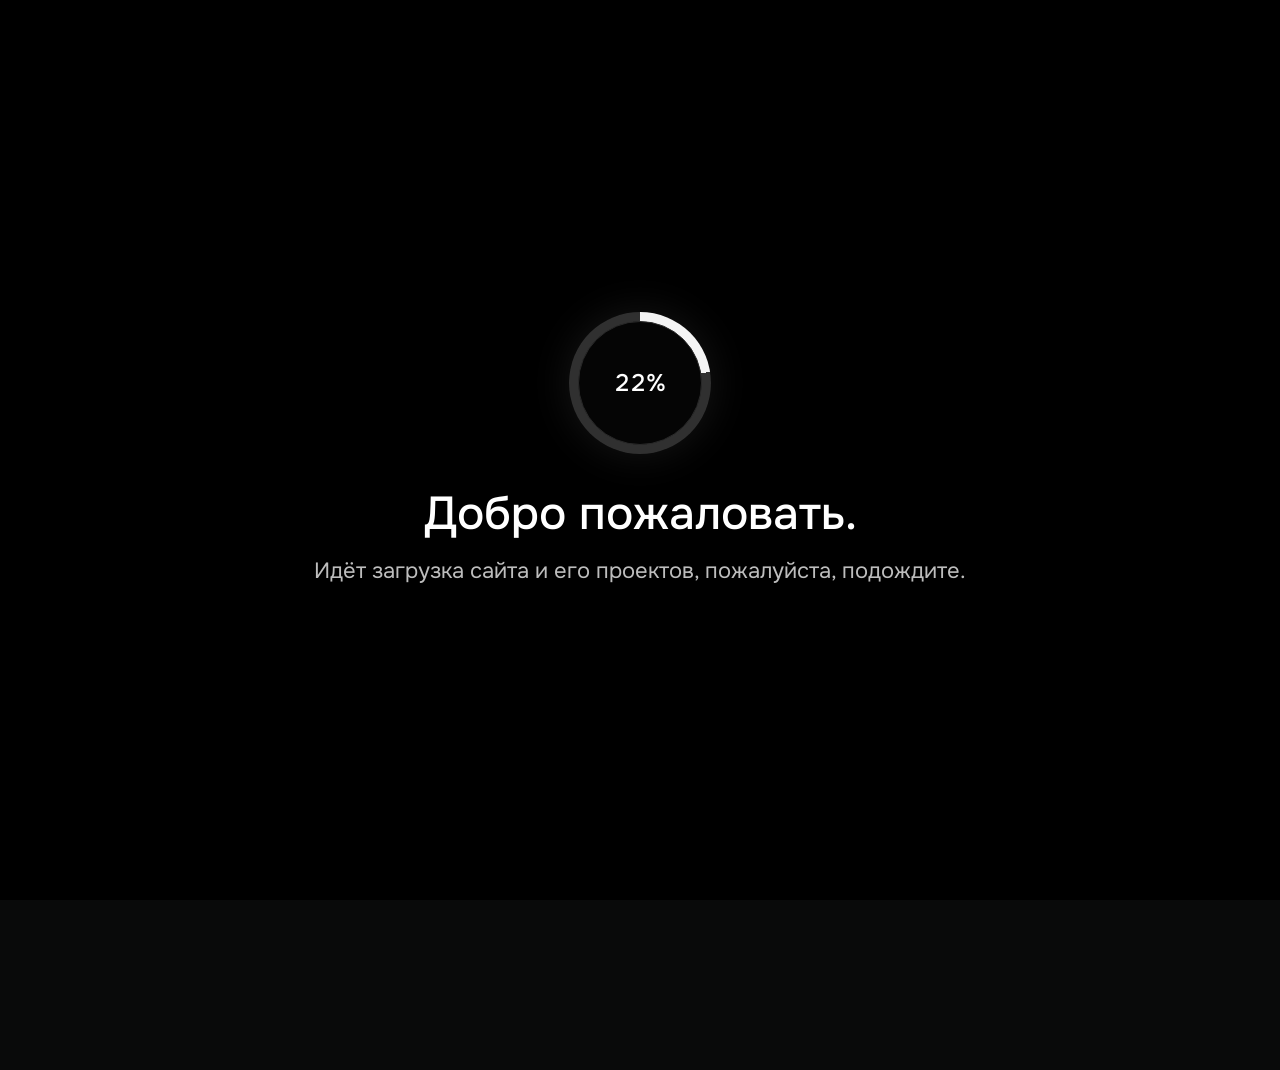
==== commit 4e8a5643: "Изминение размера текста" ====
--- a/index.html
+++ b/index.html
@@ -2,7 +2,7 @@
 <html lang="ru">
 <head>
   <meta charset="utf-8"><meta name="viewport" content="width=device-width,initial-scale=1"><meta name="theme-color" content="#07090d"><title>Портфолио</title>
-  <link rel="preconnect" href="https://fonts.googleapis.com"><link href="https://fonts.googleapis.com/css2?family=Onest:wght@400;500;600;700;800&display=swap" rel="stylesheet"><link rel="stylesheet" href="css/style.css"><link rel="stylesheet" href="css/anim.css">
+  <link rel="preconnect" href="https://fonts.googleapis.com"><link href="https://fonts.googleapis.com/css2?family=Onest:wght@400;500;600;700;800&display=swap" rel="stylesheet"><link rel="stylesheet" href="css/style.css?v=2"><link rel="stylesheet" href="css/anim.css?v=2">
   <link rel="preload" href="video/homebg.mp4" as="video" type="video/mp4"><link rel="prefetch" href="video/zebrabg.mp4"><link rel="prefetch" href="video/akkubg.mp4"><link rel="prefetch" href="video/aboutbg.mp4">
 </head>
 <body>
@@ -20,6 +20,6 @@
   <section class="panel" data-panel="akku" aria-hidden="true"><div class="panel-backdrop" data-close-panel></div><article class="panel-content"><button class="panel-close" data-close-panel aria-label="Закрыть">×</button><p class="panel-label" data-i18n="akkuSubtitle">АККУ · Автоматизация автомойки</p><h2>AKKU</h2><figure class="panel-image"><img src="img/akkushot.png" alt="Панель управления AKKU"><figcaption data-i18n="akkuCaption">Панель очереди автомобилей AKKU</figcaption></figure><section><h3 data-i18n="akkuAboutTitle">О проекте</h3><p data-i18n="akkuAbout">АККУ — облачная цифровая экосистема для автоматизации автомоек любого масштаба. Она объединяет мобильные инструменты для владельца, администраторов и сотрудников с клиентским сервисом в Telegram.</p></section><section><h3 data-i18n="managementTitle">Управление для сотрудников</h3><ul><li data-i18n="calendarCopy">Календарь записей, свободные слоты и распределение клиентов по боксам без пересечений.</li><li data-i18n="monitorCopy">Панель в реальном времени показывает загрузку, автомобили на территории и этапы работ.</li><li data-i18n="historyCopy">Карточка машины хранит услуги, автохимию, дополнительные работы и историю посещений.</li><li data-i18n="crmCopy">CRM-база объединяет контакты клиентов, предпочтения и хронологию визитов.</li></ul></section><section><h3 data-i18n="customerTitle">Сервис для клиентов</h3><p data-i18n="customerCopy">Telegram-бот позволяет записаться днём и ночью без звонков. Записи синхронизируются с системой автомойки.</p><div class="status-line"><span data-i18n="statusArrive">Заехал</span><span data-i18n="statusWash">Мойка</span><span data-i18n="statusDry">Сушка</span><span data-i18n="statusReady">Готов</span><span data-i18n="statusPark">На парковке</span></div><p data-i18n="notificationsCopy">Клиент получает уведомления о каждом этапе и знает, когда забрать автомобиль.</p></section><section><h3 data-i18n="benefitsTitle">Преимущества для бизнеса</h3><ul><li data-i18n="transparentCopy">Прозрачный учёт заказов и рабочих процессов.</li><li data-i18n="loyaltyCopy">Удобная запись и уведомления помогают укреплять лояльность клиентов.</li><li data-i18n="capacityCopy">Планирование времени и боксов помогает обслуживать больше автомобилей.</li></ul></section><a class="button button-light panel-cta" href="https://akku-carwash-crm.onrender.com/" target="_blank" rel="noreferrer" data-i18n="visitService">Перейти в сервис <span>↗</span></a></article></section>
   <section class="panel" data-panel="about" aria-hidden="true"><div class="panel-backdrop" data-close-panel></div><article class="panel-content compact-panel"><button class="panel-close" data-close-panel aria-label="Закрыть">×</button><p class="panel-label" data-i18n="aboutLabel">ОБО МНЕ</p><h2 data-i18n="aboutTitle">Цифровые проекты<br>с вниманием к деталям.</h2><p data-i18n="aboutCopy">Я создаю сайты и сервисы, которые помогают бизнесу решать реальные задачи. В этом портфолио — проекты для кофейни и автоматизации автомойки.</p><video class="panel-video" muted playsinline loop autoplay data-video="video/aboutbg.mp4"></video></article></section>
   <section class="panel" data-panel="contact" aria-hidden="true"><div class="panel-backdrop" data-close-panel></div><article class="panel-content compact-panel"><button class="panel-close" data-close-panel aria-label="Закрыть">×</button><p class="panel-label" data-i18n="contactLabel">СВЯЗАТЬСЯ СО МНОЙ</p><h2 data-i18n="contactTitle">Обсудим ваш проект<br>и воплотим идею в жизнь</h2><p data-i18n="contactCopy1">Если вам понравились проекты «Зебра Кофе» и «АККУ» и вы хотите создать что-то похожее, уникальное или совершенно новое для своего бизнеса — я с удовольствием помогу.</p><p data-i18n="contactCopy2">Каждый проект индивидуален. Обсудим идею, цели, бюджет и ожидания и подберём решение для вашей задачи.</p><p data-i18n="contactCopy3">Корпоративный сайт, интерактивный сервис, мобильная экосистема или автоматизация бизнес-процессов — расскажите, что вам нужно.</p><a class="email-link" href="mailto:gurbanibragimov473@gmail.com">gurbanibragimov473@gmail.com <span>↗</span></a><p data-i18n="contactCopy4">Напишите в любое удобное время, расскажите о своей идее или текущих задачах — обсудим детали.</p></article></section>
-  <script src="js/script.js"></script>
+  <script src="js/script.js?v=2"></script>
 </body></html>
 
--- a/css/anim.css
+++ b/css/anim.css
@@ -215,12 +215,12 @@
 .contact-hero{width:min(1120px,100%);margin:0 auto;display:grid;grid-template-columns:1.1fr .9fr;gap:18px;align-items:start}
 .contact-hero .contact-copy{width:auto;margin:0}
 .contact-copy h1{font-size:clamp(34px,4.4vw,58px)}
-.contact-card{position:relative;overflow:hidden;padding:clamp(26px,3.2vw,40px);border:1px solid var(--edge);border-radius:var(--radius);background:linear-gradient(150deg,#12201af0,#080a09ec 70%);box-shadow:0 24px 70px #0006,inset 0 1px 0 #ffffff14}
+.contact-card{container-type:inline-size;position:relative;overflow:hidden;padding:clamp(26px,3.2vw,40px);border:1px solid var(--edge);border-radius:var(--radius);background:linear-gradient(150deg,#12201af0,#080a09ec 70%);box-shadow:0 24px 70px #0006,inset 0 1px 0 #ffffff14}
 .contact-card::before{content:"";position:absolute;right:-120px;top:-140px;width:340px;height:340px;border-radius:50%;background:radial-gradient(circle,#d2e0d82e,transparent 65%);pointer-events:none}
 .contact-card>*{position:relative}
 .contact-icon{width:46px;height:46px;padding:11px;margin-bottom:22px;border:1px solid #d2e0d860;border-radius:13px;background:#d2e0d812;color:var(--mint)}
 .contact-card-label{display:block;margin-bottom:8px;color:var(--mint);font-size:12px;font-weight:600;letter-spacing:.14em;text-transform:uppercase}
-.contact-mail{display:block;margin-bottom:18px;color:#fff;font-size:clamp(15px,1.45vw,21px);font-weight:500;letter-spacing:-.01em;line-height:1.3;white-space:nowrap;word-break:normal;overflow-wrap:normal;border-bottom:1px solid #ffffff40;padding-bottom:12px;transition:border-color .25s,color .25s}
+.contact-mail{display:block;margin-bottom:18px;color:#fff;font-size:clamp(15px,1.45vw,21px);font-size:clamp(12px,5.6cqw,22px);font-weight:500;letter-spacing:-.01em;line-height:1.3;white-space:nowrap;word-break:normal;overflow-wrap:normal;border-bottom:1px solid #ffffff40;padding-bottom:12px;transition:border-color .25s,color .25s}
 .contact-mail:hover{border-color:var(--mint)}
 .contact-card p{margin:0;color:#ccd3ce;font-size:15px;line-height:1.75}
 .contact-actions{display:flex;flex-wrap:wrap;gap:10px;margin-top:24px}
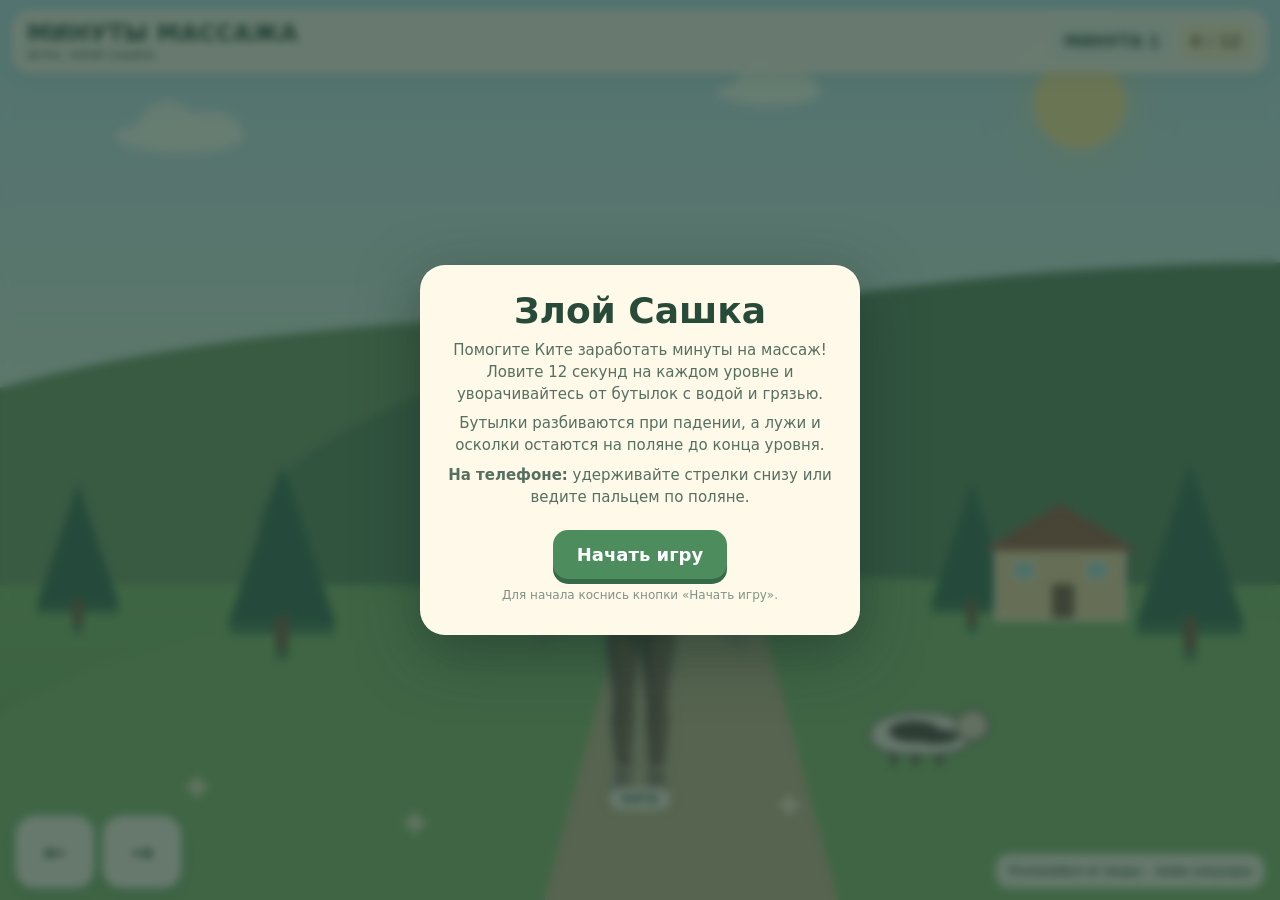
==== commit 053233c4: "1" ====
--- a/index.html
+++ b/index.html
@@ -1,25 +1,267 @@
 <!doctype html>
 <html lang="ru">
 <head>
-  <meta charset="utf-8"><meta name="viewport" content="width=device-width,initial-scale=1"><meta name="theme-color" content="#07090d"><title>Портфолио</title>
-  <link rel="preconnect" href="https://fonts.googleapis.com"><link href="https://fonts.googleapis.com/css2?family=Onest:wght@400;500;600;700;800&display=swap" rel="stylesheet"><link rel="stylesheet" href="css/style.css?v=2"><link rel="stylesheet" href="css/anim.css?v=2">
-  <link rel="preload" href="video/homebg.mp4" as="video" type="video/mp4"><link rel="prefetch" href="video/zebrabg.mp4"><link rel="prefetch" href="video/akkubg.mp4"><link rel="prefetch" href="video/aboutbg.mp4">
+  <meta charset="utf-8">
+  <meta name="viewport" content="width=device-width, initial-scale=1, maximum-scale=1, user-scalable=no, viewport-fit=cover">
+  <meta name="theme-color" content="#284e3a">
+  <title>Секунды на весь день</title>
+  <style>
+    :root { color-scheme: light; --ink:#244638; --cream:#fff9e9; --gold:#ffd65d; --green:#478459; }
+    * { box-sizing:border-box; }
+    html, body { margin:0; width:100%; height:100%; overflow:hidden; font-family: ui-rounded, "Trebuchet MS", system-ui, sans-serif; background:#d5e9dc; color:var(--ink); }
+    body { display:block; }
+    button { font:inherit; }
+    .game { position:relative; width:100vw; height:100dvh; min-height:0; overflow:hidden; background:linear-gradient(#b9e2ea 0%,#d9efdc 47%,#92bd70 47%,#73a95f 100%); isolation:isolate; }
+    .sky { position:absolute; inset:0 0 30%; overflow:hidden; }
+    .sun { position:absolute; top:9%; right:12%; width:clamp(48px,9vw,92px); aspect-ratio:1; border-radius:50%; background:#ffe89a; box-shadow:0 0 50px #ffe89a88; }
+    .cloud { position:absolute; width:130px; height:32px; border-radius:50%; background:#f6fff0d9; filter:drop-shadow(0 4px 2px #ffffff30); }
+    .cloud:before,.cloud:after { content:""; position:absolute; bottom:2px; background:inherit; border-radius:50%; }
+    .cloud:before { width:58px;height:48px;left:24px; } .cloud:after{width:66px;height:39px;left:60px;}
+    .c1{left:9%;top:19%;}.c2{left:55%;top:12%;transform:scale(.8);}
+    .hill { position:absolute; left:-15%; width:130%; height:45%; bottom:20%; border-radius:50% 50% 0 0; background:#719b64; }
+    .hill.back { bottom:25%;left:20%;background:#59865b;transform:rotate(-4deg); }
+    .hill.front { bottom:-14%;left:-5%;height:50%;background:#82b96d; }
+    .grass { position:absolute; bottom:0; height:35%; width:100%; background:linear-gradient(#80b969,#6ba35b); }
+    .path { position:absolute; bottom:-8%; left:41%; width:26%; height:42%; background:#ceb78e; clip-path:polygon(31% 0,69% 0,100% 100%,0 100%); opacity:.9; }
+    .tree { position:absolute; bottom:31%; width:0;height:0;border-left:clamp(28px,5vw,52px) solid transparent;border-right:clamp(28px,5vw,52px) solid transparent;border-bottom:clamp(95px,17vh,155px) solid #356b50; filter:drop-shadow(0 10px 0 #4b8057); }
+    .tree:after { content:""; position:absolute; width:12px;height:32px;background:#76593e;left:-6px;top:calc(clamp(95px,17vh,155px) - 8px); }
+    .t1{left:2%;transform:scale(.8)} .t2{left:18%;transform:scale(1.04)} .t3{right:20%;transform:scale(.8)} .t4{right:3%;transform:scale(1.05)}
+    .house { position:absolute; right:12%; bottom:31%; width:clamp(74px,12vw,132px); height:clamp(55px,9vh,84px); background:#f2d49d; border:3px solid #fff0cf; border-radius:4px 4px 0 0; }
+    .house:before { content:""; position:absolute; left:-12%;top:-52%;width:124%;height:62%;background:#9b5941;clip-path:polygon(50% 0,100% 100%,0 100%); }
+    .house:after { content:""; position:absolute; bottom:0;left:43%;width:18%;height:46%;background:#79583f; }
+    .window { position:absolute; top:24%; width:18%;height:25%;background:#a4d9dc;border:2px solid #fff1d1;z-index:1; }.w1{left:12%}.w2{right:12%}
+    .cow { position:absolute; right:24%; bottom:16%; width:clamp(64px,10vw,104px);height:clamp(34px,5vh,50px); border:2px solid #594d43;border-radius:48% 48% 40% 40%;background:#f2ecdc;z-index:1; }
+    .cow:before { content:"";position:absolute;right:-19%;top:-10%;width:31%;height:70%;border-radius:50%;background:#ead8bf;border:2px solid #594d43; }
+    .cow:after { content:"";position:absolute;inset:20% 32% 30% 18%;background:#4c413a;border-radius:50%;box-shadow:22px 5px 0 -3px #4c413a; }
+    .legs {position:absolute;bottom:-30%;left:20%;width:5px;height:33%;background:#54483c;box-shadow:22px 0 #54483c,46px 0 #54483c;}
+    .flower { position:absolute;bottom:12%;width:10px;height:10px;border-radius:50%;background:#fff2ce;box-shadow:0 -8px 0 -2px #fff2ce,8px 0 0 -2px #fff2ce,-8px 0 0 -2px #fff2ce,0 8px 0 -2px #fff2ce; }
+    .f1{left:15%}.f2{left:32%;bottom:8%}.f3{right:38%;bottom:10%}
+    .hud { position:absolute; z-index:12; top:max(10px,env(safe-area-inset-top));left:12px;right:12px;min-height:62px;padding:10px 14px;display:flex;align-items:center;justify-content:space-between;gap:8px;background:#fff9e9ed;border:1px solid #ffffff;border-radius:18px;box-shadow:0 5px 18px #365b3e20; }
+    .brand { font-size:clamp(15px,2.3vw,23px);font-weight:900;letter-spacing:.02em;line-height:1.05; }
+    .sub { font-size:11px;font-weight:700;color:#668174;margin-top:4px; }
+    .stats { display:flex;gap:7px;align-items:center; }
+    .pill { padding:9px 12px;border-radius:12px;background:#edf4e8;font-size:clamp(12px,1.8vw,16px);font-weight:900;white-space:nowrap; }
+    .pill.time{background:#fff0c9;color:#73572a;}
+    .boy { position:absolute;z-index:6;left:50%;top:clamp(86px,13vh,128px);width:clamp(66px,17vw,94px);height:clamp(66px,17vw,94px);padding:4px;border:3px solid #fff9e9;border-radius:50%;background:#fff8e9;box-shadow:0 0 0 4px #4f8b5c,0 8px 20px #284b3850;transform:translateX(-50%); }
+    .boy img {width:100%;height:100%;object-fit:cover;object-position:35% 24%;border-radius:50%;}
+    .boy-tag { position:absolute;left:50%;top:calc(clamp(86px,13vh,128px) + clamp(66px,17vw,94px) + 6px);z-index:6;background:#fff9e9e8;border-radius:99px;padding:5px 10px;font-size:10px;font-weight:900;transform:translateX(-50%);white-space:nowrap; }
+    .thrower-lanes {position:absolute;z-index:6;top:clamp(83px,11vh,108px);left:0;right:0;pointer-events:none;}
+    .actor-lane {position:relative;height:clamp(52px,7.2vh,62px);}
+    .actor-avatar {position:absolute;left:50%;top:0;width:clamp(42px,11vw,51px);height:clamp(42px,11vw,51px);padding:2px;border:2px solid #fff8e8;border-radius:50%;background:#fff8e8;overflow:hidden;transform:translateX(-50%);box-shadow:0 0 0 2px #4e8559,0 4px 10px #284b3845;}
+    .actor-avatar img {width:100%;height:100%;object-fit:cover;object-position:35% 24%;border-radius:50%;}
+    .actor-name {position:absolute;left:50%;top:calc(clamp(42px,11vw,51px) - 1px);transform:translateX(-50%);padding:2px 7px;border-radius:20px;background:#fff9e9f2;color:#315342;font-size:clamp(9px,2.3vw,11px);font-weight:900;line-height:1.2;white-space:nowrap;box-shadow:0 2px 5px #284b3820;}
+    .hero-label {position:absolute;z-index:8;left:50%;bottom:clamp(68px,10vh,92px);transform:translateX(-50%);background:#fff9e9ed;border-radius:99px;padding:4px 12px;font-size:12px;font-weight:900;color:#315342;}
+    .thrower { position:absolute; z-index:5; left:50%;top:calc(clamp(86px,13vh,128px) + clamp(66px,17vw,94px) + 26px);font-size:22px;transform:translateX(-50%);filter:drop-shadow(0 4px 2px #344d3340);transition:left .24s ease-out; }
+    .girl { position:absolute; z-index:6; bottom:clamp(74px,11vh,105px); left:50%; height:clamp(220px,38vh,345px); width:auto; max-width:49%; object-fit:contain; object-position:bottom; transform:translateX(-50%); transition:filter .14s; filter:drop-shadow(0 8px 4px #355e3a42); user-select:none; -webkit-user-drag:none; }
+    .girl.catch { filter:drop-shadow(0 0 14px #ffe276); }
+    .girl.hit { animation:hit .35s ease-in-out 2; }
+    @keyframes hit {50%{filter:brightness(1.8) drop-shadow(0 0 15px #59dff3);transform:translateX(-50%) rotate(7deg)}}
+    .item {position:absolute;z-index:7;display:grid;place-items:center;pointer-events:none;will-change:transform;}
+    .second {width:42px;height:42px;border:3px solid #fff5cf;border-radius:50%;background:radial-gradient(circle at 35% 30%,#fff3a4,#ffc83f);color:#765314;font-size:12px;font-weight:1000;box-shadow:0 0 18px #ffd64d;}
+    .water {width:38px;height:52px;border:3px solid #e7fbff;border-radius:12px 12px 15px 15px;background:linear-gradient(135deg,#d9fbff,#69cce1 65%,#319db7);box-shadow:0 0 12px #91e2f3;transform:rotate(17deg);}
+    .item.water:before {content:"";position:absolute;top:7px;width:19px;height:4px;border-radius:4px;background:#f4ffff;}
+    .bottle {display:grid;place-items:center;width:24px;height:42px;border:2px solid #efffff;border-radius:7px 7px 9px 9px;box-shadow:0 2px 9px #233b4b60;transform:rotate(18deg);color:#fff;font-size:9px;font-weight:900;text-shadow:0 1px 2px #334;}
+    .bottle:before {content:"";position:absolute;left:6px;top:-9px;width:9px;height:9px;border:2px solid #efffff;border-bottom:0;border-radius:3px 3px 0 0;background:inherit;}
+    .bottle:after {content:"";position:absolute;left:3px;right:3px;top:8px;height:3px;background:#ffffffa8;border-radius:3px;}
+    .bottle.water {background:linear-gradient(135deg,#c7f7ff,#48b7d1 72%,#25829d);}
+    .bottle.mud {background:linear-gradient(135deg,#b9875e,#795033 72%,#4d3024);border-color:#ead6b9;}
+    .splat {position:absolute;z-index:5;width:58px;height:17px;border-radius:55% 48% 42% 60%;transform:translateX(-50%);opacity:.95;pointer-events:none;}
+    .splat.water {background:#48b9d3;box-shadow:0 0 0 3px #d9f7ff55;}
+    .splat.mud {background:#795139;box-shadow:0 0 0 3px #d4b49766;}
+    .splat:before,.splat:after {content:"";position:absolute;bottom:4px;width:0;height:0;border-left:7px solid transparent;border-right:7px solid transparent;border-bottom:15px solid #eaf0e8;filter:drop-shadow(0 1px 1px #33443c);}
+    .splat:before {left:9px;transform:rotate(-24deg)} .splat:after{right:7px;transform:rotate(28deg)}
+    .splat i {position:absolute;left:27px;bottom:5px;width:0;height:0;border-left:6px solid transparent;border-right:6px solid transparent;border-bottom:12px solid #f2f1e8;transform:rotate(10deg);filter:drop-shadow(0 1px 1px #33443c);}
+    .toast {position:absolute;z-index:13;left:50%;top:19%;transform:translate(-50%,-8px);padding:9px 14px;border-radius:99px;background:#fff9e9;color:#28513d;font-size:14px;font-weight:900;opacity:0;transition:.2s;pointer-events:none;white-space:nowrap;}
+    .toast.show {opacity:1;transform:translate(-50%,0)}
+    .controls {position:absolute;z-index:11;bottom:max(12px,env(safe-area-inset-bottom));left:0;right:0;display:flex;justify-content:space-between;align-items:end;padding:0 16px;pointer-events:none;}
+    .move {pointer-events:auto;display:grid;grid-template-columns:1fr 1fr;gap:9px;}
+    .move button {width:clamp(60px,16vw,78px);height:clamp(56px,12vw,72px);border:2px solid #fff;background:#fff9e9ed;color:#315c43;border-radius:19px;font-size:28px;font-weight:900;box-shadow:0 5px 14px #284b3830;touch-action:none;user-select:none;-webkit-tap-highlight-color:transparent;}
+    .move button:active,.move button.held {background:#ffe17a;transform:translateY(2px);}
+    .hint {pointer-events:none;padding:10px 12px;background:#fff9e9e8;border-radius:13px;font-size:12px;font-weight:800;color:#476853;max-width:45%;text-align:center;}
+    .overlay {position:absolute;z-index:20;inset:0;display:grid;place-items:center;padding:20px;background:#1d3b31a8;backdrop-filter:blur(4px);}
+    .dialog {width:min(440px,94%);padding:25px 24px 22px;border-radius:25px;background:#fff9e9;text-align:center;box-shadow:0 18px 60px #162f2680;}
+    .dialog h1{margin:0 0 9px;font-size:clamp(25px,6vw,36px);color:#284b39;}
+    .dialog p{margin:8px 0;color:#557060;line-height:1.45;font-size:15px;}
+    .start {margin-top:14px;padding:14px 24px;border:0;border-radius:15px;background:#4d8d5d;color:white;font-size:18px;font-weight:900;box-shadow:0 5px 0 #346a46;}
+    .start:active{transform:translateY(2px);box-shadow:0 3px 0 #346a46;}
+    .small{font-size:12px!important;color:#809286!important;}
+    .hidden{display:none!important;}
+    @media (max-width:600px) {
+      .hud{left:8px;right:8px;min-height:58px;padding:8px 9px;border-radius:15px;}
+      .sub{font-size:9px;}.pill{padding:8px 9px;font-size:12px;}
+      .thrower-lanes{top:clamp(81px,10.5vh,99px);}
+      .actor-lane{height:clamp(51px,7vh,58px);}
+      .actor-avatar{width:45px;height:45px;}
+      .actor-name{top:42px;font-size:10px;}
+      .girl{height:clamp(220px,37vh,300px);max-width:55%;bottom:clamp(78px,12vh,102px);}
+      .hero-label{bottom:clamp(70px,10.5vh,90px);}
+      .controls{padding:0 10px;bottom:max(10px,env(safe-area-inset-bottom));}
+      .hint{font-size:10px;max-width:43%;padding:8px 9px;}
+      .move{gap:7px;}.move button{width:62px;height:58px;border-radius:16px;}
+      .path{left:30%;width:48%;}
+      .house{right:10%;bottom:31%;}
+      .cow{right:22%;}
+    }
+    @media (orientation:landscape) and (max-height:500px) {
+      .hud{min-height:48px;padding:5px 10px;}.sub{display:none;}
+      .girl{height:54vh;bottom:64px;}
+      .controls{bottom:8px;}.move button{height:48px;width:62px;}
+      .thrower-lanes{top:61px;}.actor-lane{height:48px;}.actor-avatar{width:39px;height:39px;}.actor-name{top:36px;}
+    }
+  </style>
 </head>
 <body>
-  <div class="video-wall" aria-hidden="true"><video id="page-video" src="video/homebg.mp4" poster="img/homebg.jpg" webkit-playsinline disablepictureinpicture autoplay muted playsinline loop preload="auto" data-video="video/homebg.mp4"></video><div class="wall-shade"></div></div>
-  <div class="loader" id="loader"><div class="loader-message"><div class="loader-meter" id="loader-meter"><span id="percent">0%</span></div><h1 data-i18n="loaderTitle">Добро пожаловать.</h1><p data-i18n="loaderCopy">Идёт загрузка сайта и его проектов, пожалуйста, подождите.</p></div></div>
-  <div class="welcome" id="welcome" aria-modal="true" role="dialog" aria-label="Выбор языка"><div class="welcome-box"><h2 id="welcome-title">Welcome</h2><p id="language-prompt">Choose a language</p><div class="welcome-languages"><button data-language="ru"><svg class="language-flag" viewBox="0 0 60 36" aria-hidden="true"><rect width="60" height="12" fill="#fff"/><rect y="12" width="60" height="12" fill="#1c57a7"/><rect y="24" width="60" height="12" fill="#d52b1e"/></svg><span class="language-code">RU</span><span class="language-name">Русский</span></button><button data-language="en"><svg class="language-flag" viewBox="0 0 60 36" aria-hidden="true"><rect width="60" height="36" fill="#012169"/><path d="M0 0 60 36M60 0 0 36" stroke="#fff" stroke-width="8"/><path d="M0 0 60 36M60 0 0 36" stroke="#c8102e" stroke-width="3"/><path d="M30 0v36M0 18h60" stroke="#fff" stroke-width="12"/><path d="M30 0v36M0 18h60" stroke="#c8102e" stroke-width="6"/></svg><span class="language-code">EN</span><span class="language-name">English</span></button></div></div></div>
-  <header class="site-header"><nav class="site-nav"><a href="#home" data-nav="home" data-i18n="navHome">Главная</a><a href="about.html" data-nav="about" data-i18n="navAbout">Обо мне</a><a href="projects.html" data-nav="projects" data-i18n="navProjects">Проекты</a><a href="contact.html" data-nav="contact" data-i18n="navContact">Контакты</a></nav><div class="site-languages"><button data-language-choice="ru">RU</button><button data-language-choice="en">EN</button></div></header>
-  <main id="home"><section class="intro"><div class="intro-main"><h1 data-i18n="heroTitle">Добро пожаловать!</h1></div><div class="intro-side"><p data-i18n="heroCopy">Здесь собраны мои проекты. Ниже представлены 2 проекта. Какой из них вы хотите посмотреть?</p></div></section>
-    <section class="projects" id="projects" aria-label="Проекты">
-      <article class="project-card zebra-card"><a class="project-shot" href="zebra.html" aria-label="Открыть Zebra Coffee"><img src="img/zebrashot.png" alt="Скриншот сайта Zebra Coffee"></a><div class="project-copy"><h2>Zebra Coffee</h2><p class="project-kind" data-i18n="zebraSubtitle">Зебра Кофе · Сеть кофеен в странах СНГ</p><p data-i18n="zebraSummary">История бренда и основателя, меню с конструктором напитков, карта кофеен и раздел для соискателей.</p><ul class="card-tags"><li data-i18n="tagWeb">Сайт</li><li data-i18n="tagMenu">Меню и карта</li><li data-i18n="tagCareers">Карьера</li></ul><div class="project-buttons"><a class="button button-light" href="zebra.html" data-i18n="details">Подробнее <span>↗</span></a></div></div></article>
-      <article class="project-card akku-card"><a class="project-shot" href="akku.html" aria-label="Открыть AKKU"><img src="img/akkushot.png" alt="Скриншот панели AKKU"></a><div class="project-copy"><h2>AKKU</h2><p class="project-kind" data-i18n="akkuSubtitle">АККУ · Автоматизация автомойки</p><p data-i18n="akkuSummary">Записи, очередь и контроль этапов мойки, история автомобилей, база клиентов и Telegram-уведомления.</p><ul class="card-tags"><li data-i18n="tagCrm">CRM</li><li data-i18n="tagBot">Telegram-бот</li><li data-i18n="tagQueue">Очередь</li></ul><div class="project-buttons"><a class="button button-light" href="akku.html" data-i18n="details">Подробнее <span>↗</span></a></div></div></article>
-    </section><section class="home-cta"><div><h2 data-i18n="homeCtaTitle">Хотите такой же проект?</h2><p data-i18n="homeCtaCopy">Расскажите о задаче — обсудим идею, сроки и подберём решение.</p></div><a class="button button-light" href="contact.html" data-i18n="aboutCtaButton">Написать мне <span>↗</span></a></section>
-  </main>
-  <section class="panel" data-panel="zebra" aria-hidden="true"><div class="panel-backdrop" data-close-panel></div><article class="panel-content"><button class="panel-close" data-close-panel aria-label="Закрыть">×</button><p class="panel-label" data-i18n="zebraSubtitle">Зебра Кофе · Сеть кофеен в странах СНГ</p><h2>Zebra Coffee</h2><figure class="panel-image"><img src="img/zebrashot.png" alt="Главная страница Zebra Coffee"><figcaption data-i18n="zebraCaption">Скриншот сайта Zebra Coffee</figcaption></figure><section><h3 data-i18n="aboutProject">О проекте</h3><p data-i18n="zebraAbout">Зебра Кофе — современная и динамично развивающаяся сеть кофеен в странах СНГ. Сайт передаёт атмосферу и философию бренда, рассказывает его историю и помогает спланировать визит.</p></section><section><h3 data-i18n="founderTitle">История бренда и основателя</h3><p data-i18n="founderCopy">История создания сети, первые трудности, ценности, миссия и путь основателя — отдельная часть сайта для знакомства с брендом.</p></section><section><h3 data-i18n="menuTitle">Меню и конструктор напитков</h3><p data-i18n="menuCopy">Кофейные напитки, чай, холодные миксы, выпечка и десерты. В конструкторе можно выбрать фирменный бленд или моносорт, сироп и объём порции.</p></section><section><h3 data-i18n="mapTitle">Карта и навигация</h3><p data-i18n="mapCopy">Гость выбирает кофейню на карте и в один клик открывает маршрут в навигационном приложении телефона.</p></section><section><h3 data-i18n="careerTitle">Карьера</h3><p data-i18n="careerCopy">Соискатели могут заполнить анкету, рассказать об опыте, приложить резюме и отправить заявку команде.</p></section><a class="button button-light panel-cta" href="https://gurbanibragimov473-cpu.github.io/zebracoffee/" target="_blank" rel="noreferrer" data-i18n="visit">Перейти на сайт <span>↗</span></a></article></section>
-  <section class="panel" data-panel="akku" aria-hidden="true"><div class="panel-backdrop" data-close-panel></div><article class="panel-content"><button class="panel-close" data-close-panel aria-label="Закрыть">×</button><p class="panel-label" data-i18n="akkuSubtitle">АККУ · Автоматизация автомойки</p><h2>AKKU</h2><figure class="panel-image"><img src="img/akkushot.png" alt="Панель управления AKKU"><figcaption data-i18n="akkuCaption">Панель очереди автомобилей AKKU</figcaption></figure><section><h3 data-i18n="akkuAboutTitle">О проекте</h3><p data-i18n="akkuAbout">АККУ — облачная цифровая экосистема для автоматизации автомоек любого масштаба. Она объединяет мобильные инструменты для владельца, администраторов и сотрудников с клиентским сервисом в Telegram.</p></section><section><h3 data-i18n="managementTitle">Управление для сотрудников</h3><ul><li data-i18n="calendarCopy">Календарь записей, свободные слоты и распределение клиентов по боксам без пересечений.</li><li data-i18n="monitorCopy">Панель в реальном времени показывает загрузку, автомобили на территории и этапы работ.</li><li data-i18n="historyCopy">Карточка машины хранит услуги, автохимию, дополнительные работы и историю посещений.</li><li data-i18n="crmCopy">CRM-база объединяет контакты клиентов, предпочтения и хронологию визитов.</li></ul></section><section><h3 data-i18n="customerTitle">Сервис для клиентов</h3><p data-i18n="customerCopy">Telegram-бот позволяет записаться днём и ночью без звонков. Записи синхронизируются с системой автомойки.</p><div class="status-line"><span data-i18n="statusArrive">Заехал</span><span data-i18n="statusWash">Мойка</span><span data-i18n="statusDry">Сушка</span><span data-i18n="statusReady">Готов</span><span data-i18n="statusPark">На парковке</span></div><p data-i18n="notificationsCopy">Клиент получает уведомления о каждом этапе и знает, когда забрать автомобиль.</p></section><section><h3 data-i18n="benefitsTitle">Преимущества для бизнеса</h3><ul><li data-i18n="transparentCopy">Прозрачный учёт заказов и рабочих процессов.</li><li data-i18n="loyaltyCopy">Удобная запись и уведомления помогают укреплять лояльность клиентов.</li><li data-i18n="capacityCopy">Планирование времени и боксов помогает обслуживать больше автомобилей.</li></ul></section><a class="button button-light panel-cta" href="https://akku-carwash-crm.onrender.com/" target="_blank" rel="noreferrer" data-i18n="visitService">Перейти в сервис <span>↗</span></a></article></section>
-  <section class="panel" data-panel="about" aria-hidden="true"><div class="panel-backdrop" data-close-panel></div><article class="panel-content compact-panel"><button class="panel-close" data-close-panel aria-label="Закрыть">×</button><p class="panel-label" data-i18n="aboutLabel">ОБО МНЕ</p><h2 data-i18n="aboutTitle">Цифровые проекты<br>с вниманием к деталям.</h2><p data-i18n="aboutCopy">Я создаю сайты и сервисы, которые помогают бизнесу решать реальные задачи. В этом портфолио — проекты для кофейни и автоматизации автомойки.</p><video class="panel-video" muted playsinline loop autoplay data-video="video/aboutbg.mp4"></video></article></section>
-  <section class="panel" data-panel="contact" aria-hidden="true"><div class="panel-backdrop" data-close-panel></div><article class="panel-content compact-panel"><button class="panel-close" data-close-panel aria-label="Закрыть">×</button><p class="panel-label" data-i18n="contactLabel">СВЯЗАТЬСЯ СО МНОЙ</p><h2 data-i18n="contactTitle">Обсудим ваш проект<br>и воплотим идею в жизнь</h2><p data-i18n="contactCopy1">Если вам понравились проекты «Зебра Кофе» и «АККУ» и вы хотите создать что-то похожее, уникальное или совершенно новое для своего бизнеса — я с удовольствием помогу.</p><p data-i18n="contactCopy2">Каждый проект индивидуален. Обсудим идею, цели, бюджет и ожидания и подберём решение для вашей задачи.</p><p data-i18n="contactCopy3">Корпоративный сайт, интерактивный сервис, мобильная экосистема или автоматизация бизнес-процессов — расскажите, что вам нужно.</p><a class="email-link" href="mailto:gurbanibragimov473@gmail.com">gurbanibragimov473@gmail.com <span>↗</span></a><p data-i18n="contactCopy4">Напишите в любое удобное время, расскажите о своей идее или текущих задачах — обсудим детали.</p></article></section>
-  <script src="js/script.js?v=2"></script>
-</body></html>
-
+<main class="game" id="game" aria-label="Игра Секунды на весь день">
+  <div class="sky"><div class="sun"></div><div class="cloud c1"></div><div class="cloud c2"></div></div>
+  <div class="hill"></div><div class="hill back"></div><div class="grass"></div><div class="hill front"></div><div class="path"></div>
+  <div class="tree t1"></div><div class="tree t2"></div><div class="tree t3"></div><div class="tree t4"></div>
+  <div class="house"><i class="window w1"></i><i class="window w2"></i></div>
+  <div class="cow"><i class="legs"></i></div><i class="flower f1"></i><i class="flower f2"></i><i class="flower f3"></i>
+  <header class="hud">
+    <div><div class="brand">МИНУТЫ МАССАЖА</div><div class="sub">ИГРА: ЗЛОЙ САШКА</div></div>
+    <div class="stats"><div class="pill" id="level">МИНУТА 1</div><div class="pill time" id="score">0 / 12</div></div>
+  </header>
+  <div class="thrower-lanes" id="throwers" aria-label="Те, кто бросает"></div>
+  <img class="girl" id="girl" src="assets/girl.png" alt="Фото девушки — аватар игрока" draggable="false">
+  <div class="hero-label">КИТА</div>
+  <div class="toast" id="toast"></div>
+  <div class="controls">
+    <div class="move"><button id="left" aria-label="Влево">←</button><button id="right" aria-label="Вправо">→</button></div>
+    <div class="hint">Уклоняйся от воды · лови секунды</div>
+  </div>
+  <section class="overlay" id="overlay">
+    <div class="dialog" id="dialog">
+      <h1>Злой Сашка</h1>
+      <p>Помогите Ките заработать минуты на массаж! Ловите 12 секунд на каждом уровне и уворачивайтесь от бутылок с водой и грязью.</p>
+      <p>Бутылки разбиваются при падении, а лужи и осколки остаются на поляне до конца уровня.</p>
+      <p><b>На телефоне:</b> удерживайте стрелки снизу или ведите пальцем по поляне.</p>
+      <button class="start" id="start">Начать игру</button>
+      <p class="small">Для начала коснись кнопки «Начать игру».</p>
+    </div>
+  </section>
+</main>
+<script>
+(() => {
+  const game=document.getElementById('game'), girl=document.getElementById('girl'), throwersEl=document.getElementById('throwers');
+  const overlay=document.getElementById('overlay'), dialog=document.getElementById('dialog');
+  const levelEl=document.getElementById('level'), scoreEl=document.getElementById('score'), toastEl=document.getElementById('toast');
+  const roster=[
+    {name:'Злой Сашка',src:'assets/boy.png',first:1,phase:0},
+    {name:'Крестено',src:'assets/kresteno.png',first:4,phase:1.9},
+    {name:'Макпал',src:'assets/makpal.png',first:5,phase:3.1},
+    {name:'Настя',src:'assets/nastya.png',first:6,phase:4.4}
+  ];
+  const state={running:false,x:.5,keys:{left:false,right:false},actors:[],items:[],hazards:[],caught:0,level:1,lastThrow:0,last:0,startedAt:0,raf:0,toastTimer:0,drag:false,slowUntil:0};
+  const clamp=(x,a,b)=>Math.max(a,Math.min(b,x));
+  function showToast(text){toastEl.textContent=text;toastEl.classList.add('show');clearTimeout(state.toastTimer);state.toastTimer=setTimeout(()=>toastEl.classList.remove('show'),1100);}
+  function refreshHud(){levelEl.textContent=`МИНУТА ${state.level}`;scoreEl.textContent=`${state.caught} / 12`;}
+  function activeRoster(){return roster.filter(actor=>state.level>=actor.first);}
+  function setRoster(){
+    throwersEl.replaceChildren();state.actors=[];
+    activeRoster().forEach((info,index)=>{
+      const lane=document.createElement('div');lane.className='actor-lane';
+      const avatar=document.createElement('div');avatar.className='actor-avatar';
+      const img=document.createElement('img');img.src=info.src;img.alt=info.name;img.draggable=false;avatar.append(img);
+      const name=document.createElement('div');name.className='actor-name';name.textContent=info.name;
+      lane.append(avatar,name);throwersEl.append(lane);
+      state.actors.push({info,lane,avatar,name,index,x:.5,y:.2});
+    });
+  }
+  function removeItem(item){item.node.remove();state.items=state.items.filter(i=>i!==item);}
+  function clearLevelObjects(){state.items.forEach(i=>i.node.remove());state.items=[];state.hazards.forEach(h=>h.node.remove());state.hazards=[];}
+  function endGame(){
+    state.running=false;cancelAnimationFrame(state.raf);
+    dialog.innerHTML=`<h1>Бутылка попала в Киту!</h1><p>Ты дошла до <b>уровня ${state.level}</b> и поймала <b>${state.caught} из 12 секунд</b>.</p><button class="start" id="again">Начать сначала</button>`;
+    overlay.classList.remove('hidden');document.getElementById('again').addEventListener('click',startGame);
+  }
+  function finishLevel(){
+    state.running=false;cancelAnimationFrame(state.raf);
+    clearLevelObjects();
+    if(state.level===6){
+      dialog.innerHTML=`<h1>Кита справилась!</h1><p>Помогли Ките заработать <b>6 минут массажа</b>!</p><button class="start" id="again">Сыграть ещё раз</button>`;
+      overlay.classList.remove('hidden');document.getElementById('again').addEventListener('click',startGame);return;
+    }
+    dialog.innerHTML=`<h1>Минута заработана!</h1><p>Ты поймала 12 секунд — Ките заработана ещё <b>1 минута массажа</b>.</p><p>Следующий уровень будет сложнее.</p><button class="start" id="continue">Уровень ${state.level+1}</button>`;
+    overlay.classList.remove('hidden');document.getElementById('continue').addEventListener('click',()=>{state.level++;state.caught=0;startLevel();});
+  }
+  function throwItem(forceType,actorOverride,targetOverride){
+    if(!state.actors.length)return;
+    const actor=actorOverride||state.actors[Math.floor(Math.random()*state.actors.length)];
+    const lateFinal=state.level===6&&state.caught>=9;
+    const bottleChance=lateFinal ? .9 : state.level===1 ? .23 : state.level===2 ? .34 : state.level===3 ? .43 : state.level===4 ? .54 : state.level===5 ? .63 : .74;
+    const kind=forceType||(Math.random()<bottleChance?'bottle':'second');
+    const contents=Math.random()<.52?'water':'mud';
+    const node=document.createElement('div');node.className=kind==='second'?'item second':`item bottle ${contents}`;
+    if(kind==='second')node.textContent='1с';else node.textContent=contents==='water'?'В':'Г';
+    game.appendChild(node);
+    const endX=targetOverride??clamp(.08+Math.random()*.84,.08,.92);
+    const base=[2250,2020,1810,1600,1430,1260][state.level-1];
+    const duration=lateFinal?850:base;
+    const curve=(Math.random()-.5)*(state.level>=4 ? .28 : .18);
+    state.items.push({node,kind,contents,actor,start:performance.now(),duration,fromX:actor.x,toX:endX,fromY:actor.y,toY:.77,bend:curve,hit:false});
+  }
+  function startLevel(){
+    clearLevelObjects();setRoster();state.running=true;state.x=.5;state.startedAt=performance.now();state.last=state.startedAt;state.lastThrow=state.startedAt;state.slowUntil=0;
+    girl.style.left='50%';refreshHud();overlay.classList.add('hidden');
+    const sasha=state.actors[0];throwItem('second',sasha,.5);
+    showToast(`Уровень ${state.level}: лови секунды!`);state.raf=requestAnimationFrame(frame);
+  }
+  function catchSecond(item){
+    removeItem(item);state.caught++;girl.classList.add('catch');setTimeout(()=>girl.classList.remove('catch'),220);
+    if(state.caught>=12){refreshHud();finishLevel();return;}
+    showToast('Секунда поймана!');
+    refreshHud();
+  }
+  function breakBottle(item,x){
+    const node=document.createElement('div');node.className=`splat ${item.contents}`;node.style.left=(x*100)+'%';node.style.top='76%';
+    const shard=document.createElement('i');node.append(shard);game.append(node);state.hazards.push({node,x,used:false});
+  }
+  function frame(now){
+    if(!state.running)return;
+    const rect=game.getBoundingClientRect(), dt=Math.min(.04,(now-state.last)/1000||0);state.last=now;
+    const lateFinal=state.level===6&&state.caught>=9;
+    const moveSpeed=(now<state.slowUntil ? .38 : 1.0)*(lateFinal ? 1.05 : 1);
+    if(state.keys.left)state.x-=moveSpeed*dt;
+    if(state.keys.right)state.x+=moveSpeed*dt;
+    state.x=clamp(state.x,.06,.94);girl.style.left=(state.x*100)+'%';
+    state.actors.forEach((actor,index)=>{
+      const phase=(now-state.startedAt)/(state.level>=4?580:850)+actor.info.phase;
+      actor.x=.5+.41*Math.sin(phase);actor.avatar.style.left=(actor.x*100)+'%';actor.name.style.left=(actor.x*100)+'%';
+      const laneRect=actor.lane.getBoundingClientRect();actor.y=(laneRect.top+actor.lane.querySelector('.actor-avatar').getBoundingClientRect().height/2-rect.top)/rect.height;
+    });
+    const interval=[1420,1260,1090,920,800,710][state.level-1]*(lateFinal ? .74 : 1);
+    if(now-state.lastThrow>=interval){throwItem();state.lastThrow=now;}
+    for(const item of [...state.items]){
+      const p=clamp((now-item.start)/item.duration,0,1);
+      const x=item.fromX+(item.toX-item.fromX)*p+Math.sin(Math.PI*p)*item.bend;
+      const y=item.fromY+(item.toY-item.fromY)*p-.12*Math.sin(Math.PI*p);
+      item.node.style.left=`calc(${x*100}% - ${item.kind==='bottle'?12:21}px)`;
+      item.node.style.top=`calc(${y*100}% - ${item.kind==='bottle'?21:21}px)`;
+      if(!item.hit&&p>.72){
+        const close=Math.abs(state.x*rect.width-x*rect.width)<Math.max(34,rect.width*.075);
+        if(close&&item.kind==='second'){item.hit=true;catchSecond(item);if(!state.running)return;continue;}
+        if(close&&item.kind==='bottle'){item.hit=true;girl.classList.add('hit');showToast('Бутылка попала!');endGame();return;}
+      }
+      if(p>=1){if(item.kind==='bottle'&&!item.hit)breakBottle(item,x);removeItem(item);}
+    }
+    for(const hazard of state.hazards){if(!hazard.used&&Math.abs(state.x-hazard.x)<.055){hazard.used=true;state.slowUntil=now+900;showToast('Осторожно, скользко!');}}
+    state.raf=requestAnimationFrame(frame);
+  }
+  function startGame(){state.level=1;state.caught=0;startLevel();}
+  document.getElementById('start').addEventListener('click',startGame);
+  function setDirection(dir,on,button){state.keys[dir]=on;if(button)button.classList.toggle('held',on);}
+  for(const [id,dir] of [['left','left'],['right','right']]){
+    const b=document.getElementById(id);
+    b.addEventListener('pointerdown',e=>{e.preventDefault();b.setPointerCapture(e.pointerId);setDirection(dir,true,b);});
+    const up=e=>{e.preventDefault();setDirection(dir,false,b);};
+    b.addEventListener('pointerup',up);b.addEventListener('pointercancel',up);b.addEventListener('lostpointercapture',()=>setDirection(dir,false,b));
+  }
+  window.addEventListener('keydown',e=>{if(['ArrowLeft','a','A'].includes(e.key)){e.preventDefault();setDirection('left',true,document.getElementById('left'));}if(['ArrowRight','d','D'].includes(e.key)){e.preventDefault();setDirection('right',true,document.getElementById('right'));}});
+  window.addEventListener('keyup',e=>{if(['ArrowLeft','a','A'].includes(e.key))setDirection('left',false,document.getElementById('left'));if(['ArrowRight','d','D'].includes(e.key))setDirection('right',false,document.getElementById('right'));});
+  game.addEventListener('pointerdown',e=>{if(e.target.closest('button')||!state.running)return;state.drag=true;});
+  game.addEventListener('pointermove',e=>{if(!state.drag||!state.running)return;const r=game.getBoundingClientRect();state.x=clamp((e.clientX-r.left)/r.width,.06,.94);girl.style.left=(state.x*100)+'%';});
+  window.addEventListener('pointerup',()=>state.drag=false);
+})();
+</script>
+</body>
+</html>
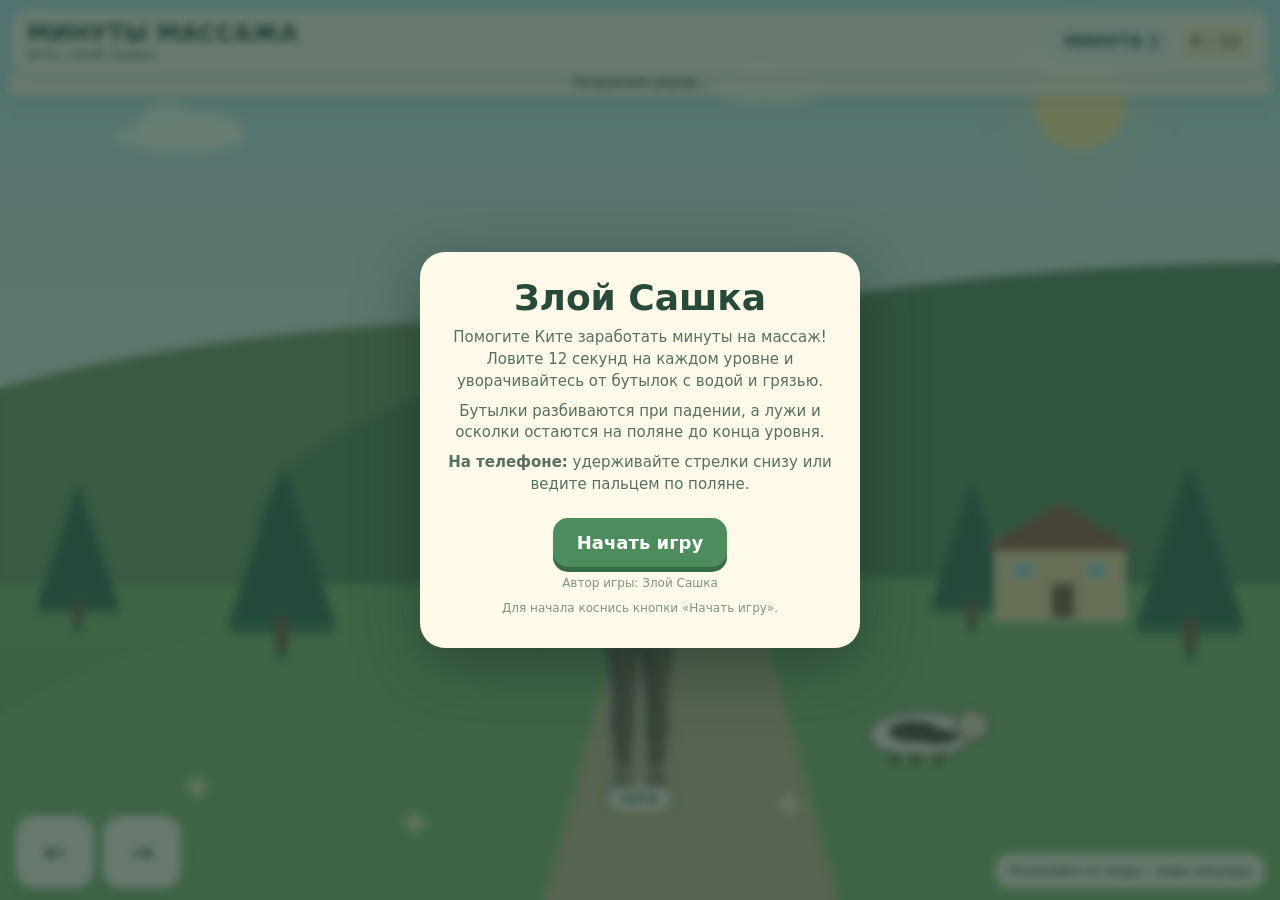
==== commit b4351e2c: "2" ====
--- a/index.html
+++ b/index.html
@@ -51,6 +51,10 @@
     .actor-avatar img {width:100%;height:100%;object-fit:cover;object-position:35% 24%;border-radius:50%;}
     .actor-name {position:absolute;left:50%;top:calc(clamp(42px,11vw,51px) - 1px);transform:translateX(-50%);padding:2px 7px;border-radius:20px;background:#fff9e9f2;color:#315342;font-size:clamp(9px,2.3vw,11px);font-weight:900;line-height:1.2;white-space:nowrap;box-shadow:0 2px 5px #284b3820;}
     .hero-label {position:absolute;z-index:8;left:50%;bottom:clamp(68px,10vh,92px);transform:translateX(-50%);background:#fff9e9ed;border-radius:99px;padding:4px 12px;font-size:12px;font-weight:900;color:#315342;}
+    .round-info {position:absolute;z-index:9;top:68px;left:8px;right:8px;padding:6px 9px;border-radius:13px;background:#fff9e9ed;text-align:center;color:#345741;font-size:clamp(10px,2.7vw,12px);font-weight:800;line-height:1.35;box-shadow:0 4px 12px #284b3820;}
+    .countdown {position:absolute;z-index:10;left:50%;top:48%;transform:translate(-50%,-50%);min-width:150px;padding:10px 15px;border-radius:20px;background:#fff9e9e8;text-align:center;color:#315342;box-shadow:0 7px 22px #284b3840;pointer-events:none;}
+    .countdown strong {display:block;font-size:44px;line-height:1;color:#a75c3e;}
+    .countdown span {display:block;margin-top:4px;font-size:12px;font-weight:900;letter-spacing:.05em;}
     .thrower { position:absolute; z-index:5; left:50%;top:calc(clamp(86px,13vh,128px) + clamp(66px,17vw,94px) + 26px);font-size:22px;transform:translateX(-50%);filter:drop-shadow(0 4px 2px #344d3340);transition:left .24s ease-out; }
     .girl { position:absolute; z-index:6; bottom:clamp(74px,11vh,105px); left:50%; height:clamp(220px,38vh,345px); width:auto; max-width:49%; object-fit:contain; object-position:bottom; transform:translateX(-50%); transition:filter .14s; filter:drop-shadow(0 8px 4px #355e3a42); user-select:none; -webkit-user-drag:none; }
     .girl.catch { filter:drop-shadow(0 0 14px #ffe276); }
@@ -65,12 +69,28 @@
     .bottle:after {content:"";position:absolute;left:3px;right:3px;top:8px;height:3px;background:#ffffffa8;border-radius:3px;}
     .bottle.water {background:linear-gradient(135deg,#c7f7ff,#48b7d1 72%,#25829d);}
     .bottle.mud {background:linear-gradient(135deg,#b9875e,#795033 72%,#4d3024);border-color:#ead6b9;}
+    .bottle .mark {font-size:13px;line-height:1;}
+    .item.poop,.item.banana,.item.sausage,.item.coinjar {width:48px;height:48px;font-size:39px;filter:drop-shadow(0 4px 3px #3b423d66);animation:spinThrow .46s ease-in-out infinite alternate;}
+    .item.poop{font-size:43px;}
+    .item.coinjar{font-size:36px;}
+    .item.sausage{width:58px;height:25px;border:2px solid #f2c2a3;border-radius:50%;background:linear-gradient(#c97849,#9b442c 55%,#703523);box-shadow:inset 0 4px 3px #ffd2aa66;}
+    .item.sausage:before,.item.sausage:after{content:"";position:absolute;top:4px;width:7px;height:13px;border-radius:50%;background:#8a3a27;}
+    .item.sausage:before{left:3px}.item.sausage:after{right:3px}
+    .item.coinjar{width:36px;height:42px;border:2px solid #d8f6f5;border-radius:8px 8px 12px 12px;background:linear-gradient(90deg,#a3dfd866,#e7ffffb8 45%,#8fc9c866);box-shadow:0 2px 8px #354a3c66;}
+    .item.coinjar:before{content:"";position:absolute;top:-6px;width:24px;height:7px;border-radius:3px;background:#b56c40;border:1px solid #f4d2a8;}
+    .item.coinjar .coin-mark{position:absolute;right:-9px;top:-11px;font-size:20px;}
+    .coin-mark{position:absolute;right:-3px;top:-4px;font-size:20px;}
+    @keyframes spinThrow {to{transform:rotate(24deg) translateY(-3px)}}
     .splat {position:absolute;z-index:5;width:58px;height:17px;border-radius:55% 48% 42% 60%;transform:translateX(-50%);opacity:.95;pointer-events:none;}
     .splat.water {background:#48b9d3;box-shadow:0 0 0 3px #d9f7ff55;}
     .splat.mud {background:#795139;box-shadow:0 0 0 3px #d4b49766;}
-    .splat:before,.splat:after {content:"";position:absolute;bottom:4px;width:0;height:0;border-left:7px solid transparent;border-right:7px solid transparent;border-bottom:15px solid #eaf0e8;filter:drop-shadow(0 1px 1px #33443c);}
+    .splat.glass:before,.splat.glass:after {content:"";position:absolute;bottom:4px;width:0;height:0;border-left:7px solid transparent;border-right:7px solid transparent;border-bottom:15px solid #eaf0e8;filter:drop-shadow(0 1px 1px #33443c);}
     .splat:before {left:9px;transform:rotate(-24deg)} .splat:after{right:7px;transform:rotate(28deg)}
-    .splat i {position:absolute;left:27px;bottom:5px;width:0;height:0;border-left:6px solid transparent;border-right:6px solid transparent;border-bottom:12px solid #f2f1e8;transform:rotate(10deg);filter:drop-shadow(0 1px 1px #33443c);}
+    .splat.glass i {position:absolute;left:27px;bottom:5px;width:0;height:0;border-left:6px solid transparent;border-right:6px solid transparent;border-bottom:12px solid #f2f1e8;transform:rotate(10deg);filter:drop-shadow(0 1px 1px #33443c);}
+    .splat span{position:absolute;left:50%;top:-15px;transform:translateX(-50%);font-size:20px;line-height:1;}
+    .splat.banana-debris{width:54px;height:24px;background:transparent;box-shadow:none;font-size:27px;}
+    .splat.sausage-debris{width:54px;height:24px;background:transparent;box-shadow:none;font-size:24px;}
+    .splat.coin-debris{width:48px;height:22px;background:#a2d9d5;box-shadow:0 0 0 2px #f2ffff77;font-size:19px;}
     .toast {position:absolute;z-index:13;left:50%;top:19%;transform:translate(-50%,-8px);padding:9px 14px;border-radius:99px;background:#fff9e9;color:#28513d;font-size:14px;font-weight:900;opacity:0;transition:.2s;pointer-events:none;white-space:nowrap;}
     .toast.show {opacity:1;transform:translate(-50%,0)}
     .controls {position:absolute;z-index:11;bottom:max(12px,env(safe-area-inset-bottom));left:0;right:0;display:flex;justify-content:space-between;align-items:end;padding:0 16px;pointer-events:none;}
@@ -89,10 +109,12 @@
     @media (max-width:600px) {
       .hud{left:8px;right:8px;min-height:58px;padding:8px 9px;border-radius:15px;}
       .sub{font-size:9px;}.pill{padding:8px 9px;font-size:12px;}
-      .thrower-lanes{top:clamp(81px,10.5vh,99px);}
+      .thrower-lanes{top:140px;}
       .actor-lane{height:clamp(51px,7vh,58px);}
       .actor-avatar{width:45px;height:45px;}
       .actor-name{top:42px;font-size:10px;}
+      .round-info{top:66px;min-height:58px;padding:6px 8px;}
+      .countdown{top:48%;min-width:142px;}
       .girl{height:clamp(220px,37vh,300px);max-width:55%;bottom:clamp(78px,12vh,102px);}
       .hero-label{bottom:clamp(70px,10.5vh,90px);}
       .controls{padding:0 10px;bottom:max(10px,env(safe-area-inset-bottom));}
@@ -106,7 +128,8 @@
       .hud{min-height:48px;padding:5px 10px;}.sub{display:none;}
       .girl{height:54vh;bottom:64px;}
       .controls{bottom:8px;}.move button{height:48px;width:62px;}
-      .thrower-lanes{top:61px;}.actor-lane{height:48px;}.actor-avatar{width:39px;height:39px;}.actor-name{top:36px;}
+      .thrower-lanes{top:126px;}.actor-lane{height:44px;}.actor-avatar{width:38px;height:38px;}.actor-name{top:35px;}
+      .round-info{top:56px;min-height:60px;}.countdown{top:50%;}
     }
   </style>
 </head>
@@ -121,6 +144,8 @@
     <div><div class="brand">МИНУТЫ МАССАЖА</div><div class="sub">ИГРА: ЗЛОЙ САШКА</div></div>
     <div class="stats"><div class="pill" id="level">МИНУТА 1</div><div class="pill time" id="score">0 / 12</div></div>
   </header>
+  <div class="round-info" id="roundInfo">Загружаем раунд…</div>
+  <div class="countdown hidden" id="countdown"><strong id="countdownValue">10</strong><span id="countdownLabel">БРОСКИ ЧЕРЕЗ</span></div>
   <div class="thrower-lanes" id="throwers" aria-label="Те, кто бросает"></div>
   <img class="girl" id="girl" src="assets/girl.png" alt="Фото девушки — аватар игрока" draggable="false">
   <div class="hero-label">КИТА</div>
@@ -136,6 +161,7 @@
       <p>Бутылки разбиваются при падении, а лужи и осколки остаются на поляне до конца уровня.</p>
       <p><b>На телефоне:</b> удерживайте стрелки снизу или ведите пальцем по поляне.</p>
       <button class="start" id="start">Начать игру</button>
+      <p class="small">Автор игры: Злой Сашка</p>
       <p class="small">Для начала коснись кнопки «Начать игру».</p>
     </div>
   </section>
@@ -146,16 +172,22 @@
   const overlay=document.getElementById('overlay'), dialog=document.getElementById('dialog');
   const levelEl=document.getElementById('level'), scoreEl=document.getElementById('score'), toastEl=document.getElementById('toast');
   const roster=[
-    {name:'Злой Сашка',src:'assets/boy.png',first:1,phase:0},
-    {name:'Крестено',src:'assets/kresteno.png',first:4,phase:1.9},
-    {name:'Макпал',src:'assets/makpal.png',first:5,phase:3.1},
-    {name:'Настя',src:'assets/nastya.png',first:6,phase:4.4}
+    {name:'Гурбан',src:'assets/boy.png',first:1,phase:0,throws:['waterBottle','poop'],description:'Гурбан — бутылки с водой и 💩 какашки'},
+    {name:'Крестено',src:'assets/kresteno.png',first:4,phase:1.9,throws:['banana','poop'],description:'Крестено — банановые кожурки и 💩 какашки'},
+    {name:'Макпал',src:'assets/makpal.png',first:5,phase:3.1,throws:['sausage'],description:'Макпал — колбаски'},
+    {name:'Настя',src:'assets/nastya.png',first:6,phase:4.4,throws:['coinjar'],description:'Настя — банки с монетами'}
   ];
-  const state={running:false,x:.5,keys:{left:false,right:false},actors:[],items:[],hazards:[],caught:0,level:1,lastThrow:0,last:0,startedAt:0,raf:0,toastTimer:0,drag:false,slowUntil:0};
+  const state={running:false,x:.5,keys:{left:false,right:false},actors:[],items:[],hazards:[],caught:0,level:1,lastThrow:0,lastSecond:0,last:0,startedAt:0,warmupUntil:0,raf:0,toastTimer:0,drag:false,slowUntil:0};
   const clamp=(x,a,b)=>Math.max(a,Math.min(b,x));
   function showToast(text){toastEl.textContent=text;toastEl.classList.add('show');clearTimeout(state.toastTimer);state.toastTimer=setTimeout(()=>toastEl.classList.remove('show'),1100);}
   function refreshHud(){levelEl.textContent=`МИНУТА ${state.level}`;scoreEl.textContent=`${state.caught} / 12`;}
   function activeRoster(){return roster.filter(actor=>state.level>=actor.first);}
+  function updateRoundInfo(){
+    const active=activeRoster();
+    const enemies=active.map(a=>a.name).join(' · ');
+    const throws=active.map(a=>a.description).join(' · ');
+    document.getElementById('roundInfo').innerHTML=`<b>СОПЕРНИКИ: ${enemies}</b><br>${throws}<br>Лови 12 золотых секунд`;
+  }
   function setRoster(){
     throwersEl.replaceChildren();state.actors=[];
     activeRoster().forEach((info,index)=>{
@@ -184,27 +216,35 @@
     dialog.innerHTML=`<h1>Минута заработана!</h1><p>Ты поймала 12 секунд — Ките заработана ещё <b>1 минута массажа</b>.</p><p>Следующий уровень будет сложнее.</p><button class="start" id="continue">Уровень ${state.level+1}</button>`;
     overlay.classList.remove('hidden');document.getElementById('continue').addEventListener('click',()=>{state.level++;state.caught=0;startLevel();});
   }
-  function throwItem(forceType,actorOverride,targetOverride){
+  function throwItem(actorOverride,targetOverride){
     if(!state.actors.length)return;
     const actor=actorOverride||state.actors[Math.floor(Math.random()*state.actors.length)];
-    const lateFinal=state.level===6&&state.caught>=9;
-    const bottleChance=lateFinal ? .9 : state.level===1 ? .23 : state.level===2 ? .34 : state.level===3 ? .43 : state.level===4 ? .54 : state.level===5 ? .63 : .74;
-    const kind=forceType||(Math.random()<bottleChance?'bottle':'second');
-    const contents=Math.random()<.52?'water':'mud';
-    const node=document.createElement('div');node.className=kind==='second'?'item second':`item bottle ${contents}`;
-    if(kind==='second')node.textContent='1с';else node.textContent=contents==='water'?'В':'Г';
+    const choices=actor.info.throws;
+    const kind=choices[Math.floor(Math.random()*choices.length)];
+    const node=document.createElement('div');node.className=`item ${kind}`;
+    if(kind==='waterBottle'){node.classList.add('bottle','water');node.innerHTML='<span class="mark">💧</span>';}
+    else if(kind==='poop')node.textContent='💩';
+    else if(kind==='banana')node.textContent='🍌';
+    else if(kind==='sausage')node.setAttribute('aria-label','колбаска');
+    else if(kind==='coinjar')node.innerHTML='<span>🫙</span><i class="coin-mark">🪙</i>';
     game.appendChild(node);
     const endX=targetOverride??clamp(.08+Math.random()*.84,.08,.92);
-    const base=[2250,2020,1810,1600,1430,1260][state.level-1];
-    const duration=lateFinal?850:base;
-    const curve=(Math.random()-.5)*(state.level>=4 ? .28 : .18);
-    state.items.push({node,kind,contents,actor,start:performance.now(),duration,fromX:actor.x,toX:endX,fromY:actor.y,toY:.77,bend:curve,hit:false});
+    const lateFinal=state.level===6&&state.caught>=9;
+    const duration=[2450,2160,1900,1680,1490,1320][state.level-1]*(lateFinal ? .66 : 1);
+    const curve=(Math.random()-.5)*(state.level>=4 ? .3 : .2);
+    state.items.push({node,kind,actor,start:performance.now(),duration,fromX:actor.x,toX:endX,fromY:actor.y,toY:.77,bend:curve,hit:false});
+  }
+  function spawnSecond(){
+    const node=document.createElement('div');node.className='item second';node.textContent='1с';game.appendChild(node);
+    const source=.5+(Math.random()-.5)*.16;
+    const endX=clamp(.08+Math.random()*.84,.08,.92);
+    const flight=[2180,1950,1760,1570,1400,1240][state.level-1];
+    state.items.push({node,kind:'second',start:performance.now(),duration:flight,fromX:source,toX:endX,fromY:.16,toY:.77,bend:(Math.random()-.5)*.2,hit:false});
   }
   function startLevel(){
-    clearLevelObjects();setRoster();state.running=true;state.x=.5;state.startedAt=performance.now();state.last=state.startedAt;state.lastThrow=state.startedAt;state.slowUntil=0;
-    girl.style.left='50%';refreshHud();overlay.classList.add('hidden');
-    const sasha=state.actors[0];throwItem('second',sasha,.5);
-    showToast(`Уровень ${state.level}: лови секунды!`);state.raf=requestAnimationFrame(frame);
+    clearLevelObjects();setRoster();updateRoundInfo();state.running=true;state.x=.5;state.startedAt=performance.now();state.warmupUntil=state.startedAt+10000;state.last=state.startedAt;state.lastThrow=state.warmupUntil-650;state.lastSecond=state.warmupUntil-500;state.slowUntil=0;
+    girl.style.left='50%';refreshHud();overlay.classList.add('hidden');document.getElementById('countdown').classList.remove('hidden');document.getElementById('countdownLabel').textContent='БРОСКИ ЧЕРЕЗ';
+    showToast(`Уровень ${state.level}: приготовься!`);state.raf=requestAnimationFrame(frame);
   }
   function catchSecond(item){
     removeItem(item);state.caught++;girl.classList.add('catch');setTimeout(()=>girl.classList.remove('catch'),220);
@@ -213,36 +253,51 @@
     refreshHud();
   }
   function breakBottle(item,x){
-    const node=document.createElement('div');node.className=`splat ${item.contents}`;node.style.left=(x*100)+'%';node.style.top='76%';
-    const shard=document.createElement('i');node.append(shard);game.append(node);state.hazards.push({node,x,used:false});
+    const node=document.createElement('div');
+    if(item.kind==='waterBottle'){node.className='splat water glass';node.innerHTML='<i></i><span>💦</span>';}
+    else if(item.kind==='poop'){node.className='splat mud';node.innerHTML='<span>💩</span>';}
+    else if(item.kind==='banana'){node.className='splat banana-debris';node.textContent='🍌';}
+    else if(item.kind==='sausage'){node.className='splat sausage-debris';node.textContent='🌭';}
+    else {node.className='splat coin-debris glass';node.innerHTML='<i></i><span>🪙</span>';}
+    node.style.left=(x*100)+'%';node.style.top='76%';game.append(node);state.hazards.push({node,x,used:false});
   }
   function frame(now){
     if(!state.running)return;
     const rect=game.getBoundingClientRect(), dt=Math.min(.04,(now-state.last)/1000||0);state.last=now;
     const lateFinal=state.level===6&&state.caught>=9;
     const moveSpeed=(now<state.slowUntil ? .38 : 1.0)*(lateFinal ? 1.05 : 1);
+    if(now<state.warmupUntil){
+      const remain=Math.max(1,Math.ceil((state.warmupUntil-now)/1000));document.getElementById('countdownValue').textContent=remain;
+      state.actors.forEach(actor=>{actor.x=.5;actor.avatar.style.left='50%';actor.name.style.left='50%';const laneRect=actor.lane.getBoundingClientRect();actor.y=(laneRect.top+actor.avatar.getBoundingClientRect().height/2-rect.top)/rect.height;});
+      state.raf=requestAnimationFrame(frame);return;
+    }
+    document.getElementById('countdown').classList.add('hidden');
+    const ramp=clamp((now-state.warmupUntil)/3000,0,1);
     if(state.keys.left)state.x-=moveSpeed*dt;
     if(state.keys.right)state.x+=moveSpeed*dt;
     state.x=clamp(state.x,.06,.94);girl.style.left=(state.x*100)+'%';
     state.actors.forEach((actor,index)=>{
-      const phase=(now-state.startedAt)/(state.level>=4?580:850)+actor.info.phase;
-      actor.x=.5+.41*Math.sin(phase);actor.avatar.style.left=(actor.x*100)+'%';actor.name.style.left=(actor.x*100)+'%';
+      const phase=((now-state.warmupUntil)/(state.level>=4?580:850))+actor.info.phase;
+      actor.x=.5+.41*Math.sin(phase)*ramp;actor.avatar.style.left=(actor.x*100)+'%';actor.name.style.left=(actor.x*100)+'%';
       const laneRect=actor.lane.getBoundingClientRect();actor.y=(laneRect.top+actor.lane.querySelector('.actor-avatar').getBoundingClientRect().height/2-rect.top)/rect.height;
     });
-    const interval=[1420,1260,1090,920,800,710][state.level-1]*(lateFinal ? .74 : 1);
+    const interval=[1450,1280,1120,950,820,720][state.level-1]*(1-.24*ramp)*(lateFinal ? .58 : 1);
+    const secondInterval=[1780,1580,1410,1230,1080,960][state.level-1]*(lateFinal ? .72 : 1);
     if(now-state.lastThrow>=interval){throwItem();state.lastThrow=now;}
+    if(now-state.lastSecond>=secondInterval){spawnSecond();state.lastSecond=now;}
     for(const item of [...state.items]){
       const p=clamp((now-item.start)/item.duration,0,1);
       const x=item.fromX+(item.toX-item.fromX)*p+Math.sin(Math.PI*p)*item.bend;
       const y=item.fromY+(item.toY-item.fromY)*p-.12*Math.sin(Math.PI*p);
-      item.node.style.left=`calc(${x*100}% - ${item.kind==='bottle'?12:21}px)`;
-      item.node.style.top=`calc(${y*100}% - ${item.kind==='bottle'?21:21}px)`;
+      const half=item.kind==='waterBottle'?12:item.kind==='second'?21:item.kind==='sausage'?29:24;
+      item.node.style.left=`calc(${x*100}% - ${half}px)`;
+      item.node.style.top=`calc(${y*100}% - ${half}px)`;
       if(!item.hit&&p>.72){
         const close=Math.abs(state.x*rect.width-x*rect.width)<Math.max(34,rect.width*.075);
         if(close&&item.kind==='second'){item.hit=true;catchSecond(item);if(!state.running)return;continue;}
-        if(close&&item.kind==='bottle'){item.hit=true;girl.classList.add('hit');showToast('Бутылка попала!');endGame();return;}
+        if(close&&item.kind!=='second'){item.hit=true;girl.classList.add('hit');showToast(item.kind==='poop'?'Какашка попала!':'Предмет попал!');endGame();return;}
       }
-      if(p>=1){if(item.kind==='bottle'&&!item.hit)breakBottle(item,x);removeItem(item);}
+      if(p>=1){if(item.kind!=='second'&&!item.hit)breakBottle(item,x);removeItem(item);}
     }
     for(const hazard of state.hazards){if(!hazard.used&&Math.abs(state.x-hazard.x)<.055){hazard.used=true;state.slowUntil=now+900;showToast('Осторожно, скользко!');}}
     state.raf=requestAnimationFrame(frame);
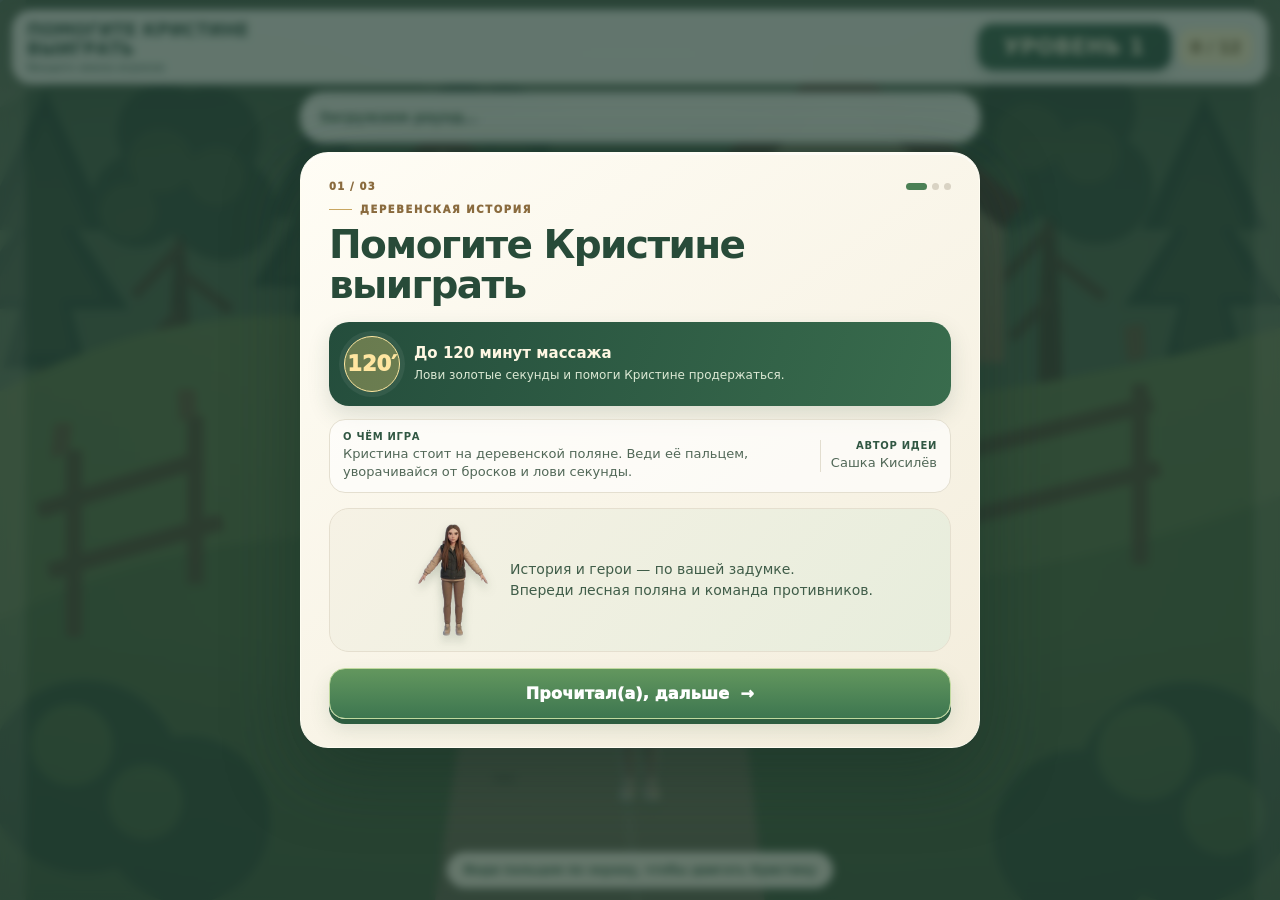
==== commit 5a052aef: "3" ====
--- a/index.html
+++ b/index.html
@@ -4,14 +4,16 @@
   <meta charset="utf-8">
   <meta name="viewport" content="width=device-width, initial-scale=1, maximum-scale=1, user-scalable=no, viewport-fit=cover">
   <meta name="theme-color" content="#284e3a">
-  <title>Секунды на весь день</title>
+  <title>Помогите Кристине выиграть</title>
   <style>
     :root { color-scheme: light; --ink:#244638; --cream:#fff9e9; --gold:#ffd65d; --green:#478459; }
     * { box-sizing:border-box; }
     html, body { margin:0; width:100%; height:100%; overflow:hidden; font-family: ui-rounded, "Trebuchet MS", system-ui, sans-serif; background:#d5e9dc; color:var(--ink); }
     body { display:block; }
     button { font:inherit; }
-    .game { position:relative; width:100vw; height:100dvh; min-height:0; overflow:hidden; background:linear-gradient(#b9e2ea 0%,#d9efdc 47%,#92bd70 47%,#73a95f 100%); isolation:isolate; }
+    .game { position:relative; width:100vw; height:100dvh; min-height:0; overflow:hidden; background:#91b47b; isolation:isolate;touch-action:none; }
+    .game:after{content:"";position:absolute;inset:0;z-index:1;pointer-events:none;background:linear-gradient(180deg,#17312646 0%,transparent 24%,transparent 70%,#1e322b4a 100%),radial-gradient(ellipse at 50% 52%,transparent 40%,#19372625 100%);}
+    .landscape {position:absolute;inset:0;width:100%;height:100%;object-fit:cover;z-index:0;pointer-events:none;user-select:none;}
     .sky { position:absolute; inset:0 0 30%; overflow:hidden; }
     .sun { position:absolute; top:9%; right:12%; width:clamp(48px,9vw,92px); aspect-ratio:1; border-radius:50%; background:#ffe89a; box-shadow:0 0 50px #ffe89a88; }
     .cloud { position:absolute; width:130px; height:32px; border-radius:50%; background:#f6fff0d9; filter:drop-shadow(0 4px 2px #ffffff30); }
@@ -36,32 +38,49 @@
     .legs {position:absolute;bottom:-30%;left:20%;width:5px;height:33%;background:#54483c;box-shadow:22px 0 #54483c,46px 0 #54483c;}
     .flower { position:absolute;bottom:12%;width:10px;height:10px;border-radius:50%;background:#fff2ce;box-shadow:0 -8px 0 -2px #fff2ce,8px 0 0 -2px #fff2ce,-8px 0 0 -2px #fff2ce,0 8px 0 -2px #fff2ce; }
     .f1{left:15%}.f2{left:32%;bottom:8%}.f3{right:38%;bottom:10%}
-    .hud { position:absolute; z-index:12; top:max(10px,env(safe-area-inset-top));left:12px;right:12px;min-height:62px;padding:10px 14px;display:flex;align-items:center;justify-content:space-between;gap:8px;background:#fff9e9ed;border:1px solid #ffffff;border-radius:18px;box-shadow:0 5px 18px #365b3e20; }
-    .brand { font-size:clamp(15px,2.3vw,23px);font-weight:900;letter-spacing:.02em;line-height:1.05; }
-    .sub { font-size:11px;font-weight:700;color:#668174;margin-top:4px; }
+    .hud { position:absolute; z-index:12; top:max(10px,env(safe-area-inset-top));left:12px;right:12px;min-height:62px;padding:10px 14px;display:flex;align-items:center;justify-content:space-between;gap:8px;background:#f8f7f0e8;border:1px solid #ffffffb8;border-radius:20px;backdrop-filter:blur(20px) saturate(1.3);-webkit-backdrop-filter:blur(20px) saturate(1.3);box-shadow:0 8px 24px #203b3025,0 1px 0 #ffffff inset; }
+    .brand { max-width:260px;font-size:clamp(13px,3.6vw,17px);font-weight:900;letter-spacing:.01em;line-height:1.1; }
+    .sub { max-width:190px;overflow:hidden;text-overflow:ellipsis;white-space:nowrap;font-size:10px;font-weight:700;color:#668174;margin-top:4px; }
     .stats { display:flex;gap:7px;align-items:center; }
     .pill { padding:9px 12px;border-radius:12px;background:#edf4e8;font-size:clamp(12px,1.8vw,16px);font-weight:900;white-space:nowrap; }
+    #level{width:clamp(126px,39vw,195px);min-height:48px;display:grid;place-items:center;border:1px solid #ffffffa8;border-radius:16px;background:linear-gradient(145deg,#315d45,#244b3a);color:#fff6de;font-size:clamp(15px,3.5vw,21px);letter-spacing:.03em;box-shadow:0 4px 12px #244b3a40;}
     .pill.time{background:#fff0c9;color:#73572a;}
     .boy { position:absolute;z-index:6;left:50%;top:clamp(86px,13vh,128px);width:clamp(66px,17vw,94px);height:clamp(66px,17vw,94px);padding:4px;border:3px solid #fff9e9;border-radius:50%;background:#fff8e9;box-shadow:0 0 0 4px #4f8b5c,0 8px 20px #284b3850;transform:translateX(-50%); }
     .boy img {width:100%;height:100%;object-fit:cover;object-position:35% 24%;border-radius:50%;}
     .boy-tag { position:absolute;left:50%;top:calc(clamp(86px,13vh,128px) + clamp(66px,17vw,94px) + 6px);z-index:6;background:#fff9e9e8;border-radius:99px;padding:5px 10px;font-size:10px;font-weight:900;transform:translateX(-50%);white-space:nowrap; }
-    .thrower-lanes {position:absolute;z-index:6;top:clamp(83px,11vh,108px);left:0;right:0;pointer-events:none;}
-    .actor-lane {position:relative;height:clamp(52px,7.2vh,62px);}
-    .actor-avatar {position:absolute;left:50%;top:0;width:clamp(42px,11vw,51px);height:clamp(42px,11vw,51px);padding:2px;border:2px solid #fff8e8;border-radius:50%;background:#fff8e8;overflow:hidden;transform:translateX(-50%);box-shadow:0 0 0 2px #4e8559,0 4px 10px #284b3845;}
+    .thrower-lanes {position:absolute;z-index:7;top:212px;left:0;right:0;height:100px;pointer-events:none;}
+    .actor-lane {position:absolute;inset:0;height:100%;}
+    .actor-avatar {position:absolute;left:50%;top:0;width:clamp(42px,11vw,51px);height:clamp(42px,11vw,51px);padding:2px;border:2px solid #fff8e8;border-radius:50%;background:#fff8e8;overflow:hidden;transform:translateX(-50%);box-shadow:0 0 0 2px #4e8559,0 4px 10px #284b3845;animation:avatarBob 1.8s ease-in-out infinite;transition:width .3s ease,height .3s ease,border-width .3s,box-shadow .3s;}
     .actor-avatar img {width:100%;height:100%;object-fit:cover;object-position:35% 24%;border-radius:50%;}
-    .actor-name {position:absolute;left:50%;top:calc(clamp(42px,11vw,51px) - 1px);transform:translateX(-50%);padding:2px 7px;border-radius:20px;background:#fff9e9f2;color:#315342;font-size:clamp(9px,2.3vw,11px);font-weight:900;line-height:1.2;white-space:nowrap;box-shadow:0 2px 5px #284b3820;}
-    .hero-label {position:absolute;z-index:8;left:50%;bottom:clamp(68px,10vh,92px);transform:translateX(-50%);background:#fff9e9ed;border-radius:99px;padding:4px 12px;font-size:12px;font-weight:900;color:#315342;}
-    .round-info {position:absolute;z-index:9;top:68px;left:8px;right:8px;padding:6px 9px;border-radius:13px;background:#fff9e9ed;text-align:center;color:#345741;font-size:clamp(10px,2.7vw,12px);font-weight:800;line-height:1.35;box-shadow:0 4px 12px #284b3820;}
-    .countdown {position:absolute;z-index:10;left:50%;top:48%;transform:translate(-50%,-50%);min-width:150px;padding:10px 15px;border-radius:20px;background:#fff9e9e8;text-align:center;color:#315342;box-shadow:0 7px 22px #284b3840;pointer-events:none;}
+    .actor-avatar.throwing{animation:throwPose .38s ease-in-out 2;box-shadow:0 0 0 3px #ffd66c,0 0 25px #ffd66caa;}
+    @keyframes throwPose{50%{transform:translate(-50%,-5px) scale(1.1)}}
+    .actor-name {position:absolute;left:50%;top:calc(clamp(42px,11vw,51px) - 1px);transform:translateX(-50%);padding:2px 7px;border-radius:20px;background:#fff9e9f2;color:#315342;font-size:clamp(9px,2.3vw,11px);font-weight:900;line-height:1.2;white-space:nowrap;box-shadow:0 2px 5px #284b3820;transition:top .3s ease,font-size .3s ease,padding .3s ease;}
+    .game.prep .actor-avatar{width:clamp(68px,18vw,92px);height:clamp(68px,18vw,92px);border-width:4px;box-shadow:0 0 0 4px #4e8559,0 10px 25px #284b3860;}
+    .game.prep .actor-name{top:calc(clamp(68px,18vw,92px) - 2px);padding:4px 10px;font-size:clamp(11px,2.8vw,13px);}
+    .game.prep .actor-avatar.throwing{box-shadow:0 0 0 5px #ffd66c,0 0 34px #ffd66cdd;}
+    .hero-label {position:absolute;z-index:8;left:50%;bottom:calc(clamp(86px,11vh,104px) + clamp(155px,25vh,220px) + 2px);transform:translateX(-50%);background:#fff9e9ed;border-radius:99px;padding:4px 12px;font-size:11px;font-weight:900;color:#315342;transition:opacity .28s,visibility .28s;}
+    .round-info {position:absolute;z-index:9;top:calc(max(10px,env(safe-area-inset-top)) + 82px);left:50%;right:auto;width:min(680px,calc(100% - 28px));max-height:min(38vh,310px);overflow:auto;padding:15px 18px;border:1px solid #ffffffd0;border-radius:24px;background:#f8f7f0f5;backdrop-filter:blur(22px) saturate(1.4);-webkit-backdrop-filter:blur(22px) saturate(1.4);text-align:left;color:#345741;font-size:14px;font-weight:800;line-height:1.38;box-shadow:0 18px 42px #203b3045,0 1px 0 #ffffff inset;transform:translateX(-50%);transition:opacity .25s,transform .25s;}
+    .round-topline{display:flex;justify-content:space-between;align-items:center;margin-bottom:9px;color:#9a773a;font-size:11px;font-weight:1000;letter-spacing:.1em;}
+    .round-actors{display:grid;grid-template-columns:1fr;gap:8px;}
+    .round-actors.single .round-actor{grid-column:1/-1;}
+    .round-actor{display:flex;align-items:center;gap:12px;min-width:0;padding:7px 9px;border:1px solid #e9e3d3;border-radius:16px;background:#fffdf7;color:#667366;font-size:13px;}
+    .round-actor img{width:48px;height:48px;flex:0 0 48px;object-fit:cover;object-position:35% 24%;border:3px solid #fff;border-radius:50%;box-shadow:0 0 0 1px #dfd2b4,0 3px 9px #52634a25;}
+    .round-actor b{color:#315743;white-space:nowrap;}
+    .round-hero{padding-left:8px;border-left:1px solid #e3ddcb;}
+    .round-hero img{box-shadow:0 0 0 1px #d8ba6a,0 2px 5px #52634a25;}
+    .round-goal{display:flex;justify-content:space-between;gap:8px;margin-top:8px;padding-top:8px;border-top:1px solid #e3ddcb;color:#9a773a;font-size:12px;font-weight:1000;}
+    .round-goal span{color:#788375;font-size:10px;font-weight:800;}
+    .round-info.hidden-info {opacity:0;transform:translate(-50%,-8px);pointer-events:none;}
+    .countdown {position:absolute;z-index:10;left:50%;top:48%;transform:translate(-50%,-50%);min-width:150px;padding:14px 18px;border:1px solid #ffffffd6;border-radius:24px;background:#f8f7f0ed;backdrop-filter:blur(18px);-webkit-backdrop-filter:blur(18px);text-align:center;color:#315342;box-shadow:0 15px 34px #203b3040,0 1px 0 #ffffff inset;pointer-events:none;animation:dialogIn .28s ease-out both;}
     .countdown strong {display:block;font-size:44px;line-height:1;color:#a75c3e;}
     .countdown span {display:block;margin-top:4px;font-size:12px;font-weight:900;letter-spacing:.05em;}
     .thrower { position:absolute; z-index:5; left:50%;top:calc(clamp(86px,13vh,128px) + clamp(66px,17vw,94px) + 26px);font-size:22px;transform:translateX(-50%);filter:drop-shadow(0 4px 2px #344d3340);transition:left .24s ease-out; }
-    .girl { position:absolute; z-index:6; bottom:clamp(74px,11vh,105px); left:50%; height:clamp(220px,38vh,345px); width:auto; max-width:49%; object-fit:contain; object-position:bottom; transform:translateX(-50%); transition:filter .14s; filter:drop-shadow(0 8px 4px #355e3a42); user-select:none; -webkit-user-drag:none; }
+    .girl { position:absolute; z-index:6; bottom:clamp(86px,11vh,104px); left:50%; height:clamp(155px,25vh,220px); width:auto; max-width:44%; object-fit:contain; object-position:bottom; transform:translateX(-50%); transition:filter .14s; filter:drop-shadow(0 8px 4px #355e3a42); user-select:none; -webkit-user-drag:none; }
     .girl.catch { filter:drop-shadow(0 0 14px #ffe276); }
     .girl.hit { animation:hit .35s ease-in-out 2; }
     @keyframes hit {50%{filter:brightness(1.8) drop-shadow(0 0 15px #59dff3);transform:translateX(-50%) rotate(7deg)}}
     .item {position:absolute;z-index:7;display:grid;place-items:center;pointer-events:none;will-change:transform;}
-    .second {width:42px;height:42px;border:3px solid #fff5cf;border-radius:50%;background:radial-gradient(circle at 35% 30%,#fff3a4,#ffc83f);color:#765314;font-size:12px;font-weight:1000;box-shadow:0 0 18px #ffd64d;}
+    .second {width:42px;height:42px;border:3px solid #fff5cf;border-radius:50%;background:radial-gradient(circle at 35% 30%,#fff3a4,#ffc83f);color:#765314;font-size:12px;font-weight:1000;box-shadow:0 0 18px #ffd64d;animation:secondPulse .9s ease-in-out infinite alternate;}
     .water {width:38px;height:52px;border:3px solid #e7fbff;border-radius:12px 12px 15px 15px;background:linear-gradient(135deg,#d9fbff,#69cce1 65%,#319db7);box-shadow:0 0 12px #91e2f3;transform:rotate(17deg);}
     .item.water:before {content:"";position:absolute;top:7px;width:19px;height:4px;border-radius:4px;background:#f4ffff;}
     .bottle {display:grid;place-items:center;width:24px;height:42px;border:2px solid #efffff;border-radius:7px 7px 9px 9px;box-shadow:0 2px 9px #233b4b60;transform:rotate(18deg);color:#fff;font-size:9px;font-weight:900;text-shadow:0 1px 2px #334;}
@@ -81,7 +100,7 @@
     .item.coinjar .coin-mark{position:absolute;right:-9px;top:-11px;font-size:20px;}
     .coin-mark{position:absolute;right:-3px;top:-4px;font-size:20px;}
     @keyframes spinThrow {to{transform:rotate(24deg) translateY(-3px)}}
-    .splat {position:absolute;z-index:5;width:58px;height:17px;border-radius:55% 48% 42% 60%;transform:translateX(-50%);opacity:.95;pointer-events:none;}
+    .splat {position:absolute;z-index:5;width:58px;height:17px;border-radius:55% 48% 42% 60%;transform:translateX(-50%);opacity:.95;pointer-events:none;animation:splatIn .34s cubic-bezier(.16,.8,.3,1) both;}
     .splat.water {background:#48b9d3;box-shadow:0 0 0 3px #d9f7ff55;}
     .splat.mud {background:#795139;box-shadow:0 0 0 3px #d4b49766;}
     .splat.glass:before,.splat.glass:after {content:"";position:absolute;bottom:4px;width:0;height:0;border-left:7px solid transparent;border-right:7px solid transparent;border-bottom:15px solid #eaf0e8;filter:drop-shadow(0 1px 1px #33443c);}
@@ -93,76 +112,144 @@
     .splat.coin-debris{width:48px;height:22px;background:#a2d9d5;box-shadow:0 0 0 2px #f2ffff77;font-size:19px;}
     .toast {position:absolute;z-index:13;left:50%;top:19%;transform:translate(-50%,-8px);padding:9px 14px;border-radius:99px;background:#fff9e9;color:#28513d;font-size:14px;font-weight:900;opacity:0;transition:.2s;pointer-events:none;white-space:nowrap;}
     .toast.show {opacity:1;transform:translate(-50%,0)}
-    .controls {position:absolute;z-index:11;bottom:max(12px,env(safe-area-inset-bottom));left:0;right:0;display:flex;justify-content:space-between;align-items:end;padding:0 16px;pointer-events:none;}
-    .move {pointer-events:auto;display:grid;grid-template-columns:1fr 1fr;gap:9px;}
-    .move button {width:clamp(60px,16vw,78px);height:clamp(56px,12vw,72px);border:2px solid #fff;background:#fff9e9ed;color:#315c43;border-radius:19px;font-size:28px;font-weight:900;box-shadow:0 5px 14px #284b3830;touch-action:none;user-select:none;-webkit-tap-highlight-color:transparent;}
-    .move button:active,.move button.held {background:#ffe17a;transform:translateY(2px);}
-    .hint {pointer-events:none;padding:10px 12px;background:#fff9e9e8;border-radius:13px;font-size:12px;font-weight:800;color:#476853;max-width:45%;text-align:center;}
-    .overlay {position:absolute;z-index:20;inset:0;display:grid;place-items:center;padding:20px;background:#1d3b31a8;backdrop-filter:blur(4px);}
-    .dialog {width:min(440px,94%);padding:25px 24px 22px;border-radius:25px;background:#fff9e9;text-align:center;box-shadow:0 18px 60px #162f2680;}
-    .dialog h1{margin:0 0 9px;font-size:clamp(25px,6vw,36px);color:#284b39;}
-    .dialog p{margin:8px 0;color:#557060;line-height:1.45;font-size:15px;}
-    .start {margin-top:14px;padding:14px 24px;border:0;border-radius:15px;background:#4d8d5d;color:white;font-size:18px;font-weight:900;box-shadow:0 5px 0 #346a46;}
-    .start:active{transform:translateY(2px);box-shadow:0 3px 0 #346a46;}
+    .controls {position:absolute;z-index:11;bottom:max(12px,env(safe-area-inset-bottom));left:0;right:0;display:flex;justify-content:center;align-items:center;padding:0 14px;pointer-events:none;transition:opacity .28s,visibility .28s;}
+    .game.playing .hero-label,.game.playing .controls{opacity:0;visibility:hidden;}
+    .hint {pointer-events:none;padding:10px 16px;background:#fff9e9e8;border:1px solid #ffffff;border-radius:99px;font-size:12px;font-weight:900;color:#365b42;max-width:94%;text-align:center;box-shadow:0 5px 16px #284b3825;}
+    .overlay {position:absolute;z-index:20;inset:0;display:grid;place-items:center;padding:20px;background:#1d3b31a8;backdrop-filter:blur(4px);animation:overlayIn .3s ease both;}
+    .dialog {position:relative;width:min(680px,96%);max-height:calc(100dvh - 28px);overflow:auto;padding:28px;border:1px solid #fffdf2;border-radius:28px;background:linear-gradient(145deg,#fffdf5,#f3eddc);text-align:left;box-shadow:0 24px 75px #152e2578,0 2px 0 #fff8 inset;animation:dialogIn .45s cubic-bezier(.2,.8,.2,1) both;}
+    .dialog h1{margin:0;font-size:clamp(27px,6.4vw,39px);line-height:1.02;letter-spacing:-.04em;color:#284b39;}
+    .dialog p{margin:8px 0;color:#557060;line-height:1.45;font-size:14px;}
+    .eyebrow{display:flex;align-items:center;gap:8px;margin:0 0 10px;color:#8a6b3e;font-size:10px;font-weight:1000;letter-spacing:.16em;text-transform:uppercase;}
+    .eyebrow:before{content:"";width:23px;height:1px;background:#c8a661;}
+    .menu-lead{display:flex;align-items:center;gap:14px;margin:17px 0 13px;padding:14px 15px;border-radius:20px;background:linear-gradient(110deg,#244d3c,#396c4d);color:#fff8e7;box-shadow:0 9px 22px #264c3826;}
+    .lead-seal{flex:0 0 56px;width:56px;height:56px;display:grid;place-items:center;border:1px solid #ffe8a2;border-radius:50%;background:#ffdb7750;color:#ffe6a0;font-size:21px;font-weight:1000;box-shadow:0 0 0 5px #ffffff10;}
+    .menu-lead strong{display:block;font-size:15px;line-height:1.2;color:#fff7e3;}.menu-lead span{display:block;margin-top:5px;color:#dce9d4;font-size:12px;line-height:1.35;}
+    .section-kicker{display:flex;align-items:center;gap:8px;margin:15px 0 8px;color:#315743;font-size:11px;font-weight:1000;letter-spacing:.1em;text-transform:uppercase;}
+    .section-kicker:after{content:"";height:1px;flex:1;background:#dedac9;}
+    .rules-grid{display:grid;grid-template-columns:repeat(3,1fr);gap:7px;}
+    .rule-card{min-height:78px;padding:9px;border:1px solid #e6e0cf;border-radius:15px;background:#fffdf7;}
+    .rule-card i{display:block;margin-bottom:4px;color:#b18335;font-style:normal;font-size:18px;}.rule-card b{display:block;color:#315743;font-size:11px;}.rule-card span{display:block;margin-top:3px;color:#778578;font-size:10px;line-height:1.25;}
+    .enemy-grid{display:grid;grid-template-columns:1fr;gap:8px;}
+    .enemy-card{display:flex;align-items:center;gap:13px;min-width:0;padding:10px 13px;border:1px solid #e8e2d2;border-radius:18px;background:#fffdf7;}
+    .enemy-card img{flex:0 0 58px;width:58px;height:58px;border:3px solid #fff;border-radius:50%;object-fit:cover;object-position:35% 24%;box-shadow:0 0 0 1px #d5c8a6,0 4px 10px #435a3930;}
+    .enemy-card b{display:block;color:#315743;font-size:15px;line-height:1.2;}.enemy-card span{display:block;margin-top:4px;color:#586c5d;font-size:13px;line-height:1.35;}
+    .enemy-card em{color:#a17838;font-style:normal;font-weight:900;}
+    .menu-note{margin:11px 0!important;padding-left:10px;border-left:2px solid #d6ad58;color:#6f7c6b!important;font-size:11px!important;}
+    .about-panel{display:grid;grid-template-columns:1fr auto;gap:8px 12px;margin:11px 0;padding:11px 13px;border:1px solid #e4dfd0;border-radius:16px;background:#ffffffa6;}
+    .about-panel b{display:block;margin-bottom:3px;color:#315743;font-size:10px;letter-spacing:.07em;text-transform:uppercase;}
+    .about-panel span{display:block;color:#526858;font-size:13px;line-height:1.4;}
+    .about-credit{align-self:center;padding-left:10px;border-left:1px solid #e2ddcf;text-align:right;white-space:nowrap;}
+    .intro-step{display:none;animation:stepIn .24s ease both;}.intro-step.active{display:block;}
+    .step-progress{display:flex;align-items:center;justify-content:space-between;margin:0 0 12px;color:#8a6b3e;font-size:10px;font-weight:1000;letter-spacing:.12em;text-transform:uppercase;}
+    .step-dots{display:flex;gap:5px;}.step-dots i{width:7px;height:7px;border-radius:9px;background:#d9d3c4;transition:all .2s;}.step-dots i.active{width:21px;background:#4b8055;}
+    .step-footer{display:flex;align-items:center;gap:9px;margin-top:16px;}.step-footer .start{flex:1;margin-top:0;}
+    .step-back{flex:0 0 auto;padding:13px 14px;border:1px solid #d9d6ca;border-radius:15px;background:#ffffffa8;color:#4a6854;font:inherit;font-size:13px;font-weight:900;cursor:pointer;}
+    .step-intro-art{display:flex;align-items:center;justify-content:center;gap:11px;margin:15px 0;padding:15px 12px;border:1px solid #e5dfcf;border-radius:20px;background:linear-gradient(130deg,#f6f2e5,#e7eddc);}
+    .step-intro-art img{width:92px;height:112px;object-fit:contain;filter:drop-shadow(0 5px 5px #344d3340);}
+    .step-intro-art span{color:#405d49;font-size:14px;line-height:1.5;}
+    @keyframes stepIn{from{opacity:0;transform:translateX(8px)}to{opacity:1;transform:translateX(0)}}
+    .result-dialog{text-align:center;padding:29px 25px 24px;}
+    .result-medal{width:72px;height:72px;display:grid;place-items:center;margin:1px auto 12px;border:1px solid #ffdfa0;border-radius:50%;background:radial-gradient(circle at 35% 27%,#fff5bd,#eebd55);color:#725324;font-size:32px;box-shadow:0 0 0 7px #f1e4c7,0 8px 22px #75592c30;}
+    .result-dialog .eyebrow{justify-content:center;}.result-dialog .eyebrow:after{content:"";width:23px;height:1px;background:#c8a661;}
+    .result-dialog h1{font-size:clamp(27px,6vw,36px);}.result-dialog p{font-size:14px;}
+    .result-stat{margin:16px 0;padding:13px;border:1px solid #e7dec8;border-radius:16px;background:#fffdf7;color:#526e5a;font-size:13px;line-height:1.45;}
+    .name-field {display:block;margin:14px 0 4px;text-align:left;color:#365746;font-size:13px;font-weight:900;}
+    .name-input {display:block;width:100%;margin-top:6px;padding:12px 13px;border:2px solid #d2dfcf;border-radius:13px;background:#fff;color:#244638;font:inherit;font-size:16px;outline:none;}
+    .name-input:focus {border-color:#579269;box-shadow:0 0 0 3px #57926925;}
+    .start {width:100%;margin-top:12px;padding:15px 22px;border:1px solid #c0d99f;border-radius:16px;background:linear-gradient(180deg,#63975e,#3d7650);color:white;font-size:16px;font-weight:1000;letter-spacing:.01em;box-shadow:0 5px 0 #2d5d40,0 10px 20px #355f3c25;cursor:pointer;transition:transform .16s,filter .16s,box-shadow .16s;}
+    .start:hover{filter:brightness(1.06);}.start:active{transform:translateY(3px);box-shadow:0 2px 0 #2d5d40;}
     .small{font-size:12px!important;color:#809286!important;}
     .hidden{display:none!important;}
+    @keyframes avatarBob{50%{transform:translate(-50%,-3px)}}
+    @keyframes secondPulse{to{box-shadow:0 0 26px #ffe17b,0 0 0 5px #ffe17b35;transform:scale(1.07)}}
+    @keyframes splatIn{0%{opacity:0;transform:translateX(-50%) scale(.35)}70%{opacity:1;transform:translateX(-50%) scale(1.14)}100%{opacity:.95;transform:translateX(-50%) scale(1)}}
+    @keyframes overlayIn{from{opacity:0}to{opacity:1}}
+    @keyframes dialogIn{from{opacity:0;transform:translateY(16px) scale(.97)}to{opacity:1;transform:translateY(0) scale(1)}}
     @media (max-width:600px) {
       .hud{left:8px;right:8px;min-height:58px;padding:8px 9px;border-radius:15px;}
       .sub{font-size:9px;}.pill{padding:8px 9px;font-size:12px;}
-      .thrower-lanes{top:140px;}
-      .actor-lane{height:clamp(51px,7vh,58px);}
+      .thrower-lanes{top:202px;}
+      .actor-lane{height:100%;}
       .actor-avatar{width:45px;height:45px;}
       .actor-name{top:42px;font-size:10px;}
-      .round-info{top:66px;min-height:58px;padding:6px 8px;}
+      .game.prep .actor-avatar{width:68px;height:68px;}
+      .game.prep .actor-name{top:66px;}
+      .round-info{top:calc(max(10px,env(safe-area-inset-top)) + 70px);max-height:38vh;padding:11px 12px;font-size:12px;}
+      .round-topline{font-size:9px;margin-bottom:6px;}.round-actor{gap:9px;padding:6px;font-size:11px;}.round-actor img{width:40px;height:40px;flex-basis:40px;}.round-goal{font-size:10px;}.round-goal span{font-size:9px;}
+      .game.prep .thrower-lanes{top:39vh;}
       .countdown{top:48%;min-width:142px;}
-      .girl{height:clamp(220px,37vh,300px);max-width:55%;bottom:clamp(78px,12vh,102px);}
-      .hero-label{bottom:clamp(70px,10.5vh,90px);}
+      .girl{height:clamp(155px,25vh,220px);max-width:44%;bottom:clamp(86px,11vh,104px);}
+      .hero-label{bottom:calc(clamp(86px,11vh,104px) + clamp(155px,25vh,220px) + 2px);}
       .controls{padding:0 10px;bottom:max(10px,env(safe-area-inset-bottom));}
-      .hint{font-size:10px;max-width:43%;padding:8px 9px;}
-      .move{gap:7px;}.move button{width:62px;height:58px;border-radius:16px;}
-      .path{left:30%;width:48%;}
-      .house{right:10%;bottom:31%;}
-      .cow{right:22%;}
+      .hint{font-size:11px;max-width:94%;padding:9px 14px;}
+      .dialog{padding:23px 18px;border-radius:24px;}
+      .rules-grid{gap:5px;}.rule-card{padding:8px 7px;min-height:76px;}
+      .enemy-grid{gap:7px;}.enemy-card{gap:10px;padding:8px 10px;}
+      .enemy-card img{width:50px;height:50px;flex-basis:50px;}.enemy-card b{font-size:14px}.enemy-card span{font-size:12px}
+      .step-intro-art img{width:78px;height:96px}.step-intro-art span{font-size:13px}
+      .result-dialog{padding:25px 18px 20px;}
     }
     @media (orientation:landscape) and (max-height:500px) {
       .hud{min-height:48px;padding:5px 10px;}.sub{display:none;}
-      .girl{height:54vh;bottom:64px;}
-      .controls{bottom:8px;}.move button{height:48px;width:62px;}
-      .thrower-lanes{top:126px;}.actor-lane{height:44px;}.actor-avatar{width:38px;height:38px;}.actor-name{top:35px;}
-      .round-info{top:56px;min-height:60px;}.countdown{top:50%;}
+      .girl{height:34vh;bottom:64px;}
+      .controls{bottom:8px;}
+      .round-info{top:calc(max(6px,env(safe-area-inset-top)) + 58px);max-height:34vh;padding:7px 8px;font-size:10px;}.round-topline{font-size:8px;margin-bottom:3px;}.round-actor{font-size:9px;gap:6px;padding:3px 5px;}.round-actor img{width:26px;height:26px;flex-basis:26px;}.round-goal{margin-top:3px;padding-top:3px;font-size:8px;}.round-goal span{font-size:7px;}
+      .thrower-lanes{top:168px;height:70px;}.game.prep .thrower-lanes{top:38vh}.actor-lane{height:100%;}.actor-avatar{width:38px;height:38px;}.actor-name{top:35px;}.game.prep .actor-avatar{width:52px;height:52px;}.game.prep .actor-name{top:50px;}.countdown{top:50%;}
     }
   </style>
 </head>
 <body>
-<main class="game" id="game" aria-label="Игра Секунды на весь день">
-  <div class="sky"><div class="sun"></div><div class="cloud c1"></div><div class="cloud c2"></div></div>
-  <div class="hill"></div><div class="hill back"></div><div class="grass"></div><div class="hill front"></div><div class="path"></div>
-  <div class="tree t1"></div><div class="tree t2"></div><div class="tree t3"></div><div class="tree t4"></div>
-  <div class="house"><i class="window w1"></i><i class="window w2"></i></div>
-  <div class="cow"><i class="legs"></i></div><i class="flower f1"></i><i class="flower f2"></i><i class="flower f3"></i>
+<main class="game" id="game" aria-label="Помогите Кристине выиграть">
+  <img class="landscape" src="assets/village.svg" alt="Деревенская дорога, дома и лес" draggable="false">
   <header class="hud">
-    <div><div class="brand">МИНУТЫ МАССАЖА</div><div class="sub">ИГРА: ЗЛОЙ САШКА</div></div>
-    <div class="stats"><div class="pill" id="level">МИНУТА 1</div><div class="pill time" id="score">0 / 12</div></div>
+    <div><div class="brand">ПОМОГИТЕ КРИСТИНЕ ВЫИГРАТЬ</div><div class="sub" id="playerTag">Введите имена игроков</div></div>
+    <div class="stats"><div class="pill" id="level">УРОВЕНЬ 1</div><div class="pill time" id="score">0 / 12</div></div>
   </header>
   <div class="round-info" id="roundInfo">Загружаем раунд…</div>
   <div class="countdown hidden" id="countdown"><strong id="countdownValue">10</strong><span id="countdownLabel">БРОСКИ ЧЕРЕЗ</span></div>
   <div class="thrower-lanes" id="throwers" aria-label="Те, кто бросает"></div>
   <img class="girl" id="girl" src="assets/girl.png" alt="Фото девушки — аватар игрока" draggable="false">
-  <div class="hero-label">КИТА</div>
+  <div class="hero-label">КРИСТИНА</div>
   <div class="toast" id="toast"></div>
   <div class="controls">
-    <div class="move"><button id="left" aria-label="Влево">←</button><button id="right" aria-label="Вправо">→</button></div>
-    <div class="hint">Уклоняйся от воды · лови секунды</div>
+    <div class="hint">Веди пальцем по экрану, чтобы двигать Кристину</div>
   </div>
   <section class="overlay" id="overlay">
-    <div class="dialog" id="dialog">
-      <h1>Злой Сашка</h1>
-      <p>Помогите Ките заработать минуты на массаж! Ловите 12 секунд на каждом уровне и уворачивайтесь от бутылок с водой и грязью.</p>
-      <p>Бутылки разбиваются при падении, а лужи и осколки остаются на поляне до конца уровня.</p>
-      <p><b>На телефоне:</b> удерживайте стрелки снизу или ведите пальцем по поляне.</p>
-      <button class="start" id="start">Начать игру</button>
-      <p class="small">Автор игры: Злой Сашка</p>
-      <p class="small">Для начала коснись кнопки «Начать игру».</p>
+    <div class="dialog menu-dialog" id="dialog">
+      <div class="step-progress"><span id="stepNumber">01 / 03</span><span class="step-dots"><i class="active"></i><i></i><i></i></span></div>
+      <section class="intro-step active" data-step="0">
+        <div class="eyebrow">Деревенская история</div>
+        <h1>Помогите Кристине выиграть</h1>
+        <div class="menu-lead"><div class="lead-seal">120′</div><div><strong>До 120 минут массажа</strong><span>Лови золотые секунды и помоги Кристине продержаться.</span></div></div>
+        <div class="about-panel"><div><b>О чём игра</b><span>Кристина стоит на деревенской поляне. Веди её пальцем, уворачивайся от бросков и лови секунды.</span></div><div class="about-credit"><b>Автор идеи</b><span>Сашка Кисилёв</span></div></div>
+        <div class="step-intro-art"><img src="assets/girl.png" alt="Кристина"><span>История и герои — по вашей задумке.<br>Впереди лесная поляна и команда противников.</span></div>
+      </section>
+      <section class="intro-step" data-step="1">
+        <div class="eyebrow">Шаг второй · правила</div>
+        <h1>Как играть</h1>
+        <div class="section-kicker">В каждом раунде</div>
+        <div class="rules-grid">
+          <div class="rule-card"><i>✦</i><b>Поймай 12 секунд</b><span>Это одна минута массажа.</span></div>
+          <div class="rule-card"><i>◌</i><b>Увернись от броска</b><span>Только прямое касание — проигрыш.</span></div>
+          <div class="rule-card"><i>⌛</i><b>Будь готова</b><span>Перед атаками есть 10 секунд.</span></div>
+        </div>
+        <p>Веди пальцем по экрану, чтобы двигать Кристину. Промахнувшиеся предметы остаются на поляне; лужи замедляют её. С каждым уровнем атаки становятся быстрее.</p>
+      </section>
+      <section class="intro-step" data-step="2">
+        <div class="eyebrow">Шаг третий · противники</div>
+        <h1>Кто бросает</h1>
+        <div class="enemy-grid">
+          <div class="enemy-card"><img src="assets/boy.png" alt="Гурбан"><div><b>Гурбан <em>· ур. 1</em></b><span>Бутылки с водой: разобьются на лужу и осколки. Ещё он кидает заметные какашки 💩.</span></div></div>
+          <div class="enemy-card"><img src="assets/kresteno.png" alt="Крестено"><div><b>Крестено <em>· ур. 4</em></b><span>Бросает только скользкие банановые кожурки.</span></div></div>
+          <div class="enemy-card"><img src="assets/makpal.png" alt="Макпал"><div><b>Макпал <em>· ур. 5</em></b><span>Метает колбаски — следи за дугой полёта.</span></div></div>
+          <div class="enemy-card"><img src="assets/nastya.png" alt="Настя"><div><b>Настя <em>· ур. 6</em></b><span>Бросает банки с монетами и осколки.</span></div></div>
+        </div>
+        <p class="menu-note">Уровни 1–4 лёгкие, пятый сложнее, шестой — самый трудный.</p>
+        <label class="name-field" for="playerNames">Имена игроков
+          <input class="name-input" id="playerNames" type="text" maxlength="40" autocomplete="nickname" placeholder="Например: Алия, Дамир" required>
+        </label>
+      </section>
+      <div class="step-footer"><button class="step-back hidden" id="stepBack" type="button">← Назад</button><button class="start" id="stepNext" type="button">Прочитал(а), дальше&nbsp; →</button><button class="start hidden" id="start" type="button">Начать игру&nbsp; →</button></div>
     </div>
   </section>
 </main>
@@ -172,49 +259,80 @@
   const overlay=document.getElementById('overlay'), dialog=document.getElementById('dialog');
   const levelEl=document.getElementById('level'), scoreEl=document.getElementById('score'), toastEl=document.getElementById('toast');
   const roster=[
-    {name:'Гурбан',src:'assets/boy.png',first:1,phase:0,throws:['waterBottle','poop'],description:'Гурбан — бутылки с водой и 💩 какашки'},
-    {name:'Крестено',src:'assets/kresteno.png',first:4,phase:1.9,throws:['banana','poop'],description:'Крестено — банановые кожурки и 💩 какашки'},
-    {name:'Макпал',src:'assets/makpal.png',first:5,phase:3.1,throws:['sausage'],description:'Макпал — колбаски'},
-    {name:'Настя',src:'assets/nastya.png',first:6,phase:4.4,throws:['coinjar'],description:'Настя — банки с монетами'}
+    {name:'Гурбан',src:'assets/boy.png',first:1,phase:0,throws:['waterBottle','poop'],description:'бутылки с водой (лужа и осколки) + какашки 💩'},
+    {name:'Крестено',src:'assets/kresteno.png',first:4,phase:1.9,throws:['banana'],description:'только скользкие банановые кожурки'},
+    {name:'Макпал',src:'assets/makpal.png',first:5,phase:3.1,throws:['sausage'],description:'колбаски — уворачивайся от прямого попадания'},
+    {name:'Настя',src:'assets/nastya.png',first:6,phase:4.4,throws:['coinjar'],description:'банки с монетами и острые осколки'}
   ];
-  const state={running:false,x:.5,keys:{left:false,right:false},actors:[],items:[],hazards:[],caught:0,level:1,lastThrow:0,lastSecond:0,last:0,startedAt:0,warmupUntil:0,raf:0,toastTimer:0,drag:false,slowUntil:0};
+  const state={running:false,x:.5,playerNames:'',keys:{left:false,right:false},actors:[],items:[],hazards:[],caught:0,level:1,lastThrow:0,lastSecond:0,last:0,startedAt:0,warmupUntil:0,raf:0,toastTimer:0,drag:false,slowUntil:0};
   const clamp=(x,a,b)=>Math.max(a,Math.min(b,x));
   function showToast(text){toastEl.textContent=text;toastEl.classList.add('show');clearTimeout(state.toastTimer);state.toastTimer=setTimeout(()=>toastEl.classList.remove('show'),1100);}
-  function refreshHud(){levelEl.textContent=`МИНУТА ${state.level}`;scoreEl.textContent=`${state.caught} / 12`;}
+  function refreshHud(){levelEl.textContent=`УРОВЕНЬ ${state.level}`;scoreEl.textContent=`${state.caught} / 12`;}
   function activeRoster(){return roster.filter(actor=>state.level>=actor.first);}
+  function levelTiming(){
+    if(state.level<=4)return {throwEvery:1800,flight:2500,secondEvery:1500};
+    if(state.level===5)return {throwEvery:1050,flight:1350,secondEvery:1150};
+    const later=Math.max(0,state.level-6);
+    return {throwEvery:Math.max(380,570*Math.pow(.97,Math.min(later,18))),flight:Math.max(620,800*Math.pow(.985,Math.min(later,14))),secondEvery:Math.max(680,900*Math.pow(.985,Math.min(later,14)))};
+  }
+  function nextLevelStory(level){
+    const arrivals={
+      2:'Гурбан не ожидал такой ловкости и решил продолжить один. Он меняет ритм бросков, но пока не зовёт подмогу.',
+      3:'Гурбан снова вышел один и теперь целится ниже — к ногам Кристины. Этот раунд остаётся спокойным: поймай секунды и следи за полётом.',
+      4:'Гурбан понял, что одному не справиться, и позвал Крестено. Она тоже хочет помешать Кристине выиграть массаж и бросает только скользкие банановые кожурки.',
+      5:'Крестено не смогла остановить Кристину и позвала Макпал. Макпал выходит с колбасками, а Гурбан продолжает бросать бутылки с водой и какашки 💩.',
+      6:'Макпал решила позвать Настю, чтобы Кристина не выиграла массаж. Настя кидает банки с монетами — теперь на поляне вся четвёрка, и этот раунд станет самым тяжёлым.'
+    };
+    if(arrivals[level])return arrivals[level];
+    const variations=[
+      'Гурбан выбирает новый угол броска и подаёт команде знак начать атаку с разных сторон.',
+      'Крестено меняет место у дорожки и готовит кожурки там, где Кристина ловила секунды.',
+      'Макпал выжидает момент и запускает колбаски вслед за очередной золотой секундой.',
+      'Настя встряхивает банку с монетами и сбивает привычный ритм команды.',
+      'Противники расходятся по поляне и больше не бросают по очереди.',
+      'Команда перестраивает атаку: теперь траектории пересекаются у самых ног Кристины.',
+      'Гурбан торопит остальных — следующая атака начнётся раньше предыдущей.',
+      'Настя подаёт сигнал к короткому натиску, пока Кристина тянется за золотой секундой.'
+    ];
+    return `${variations[(level-7)%variations.length]} Раунд ${level}: темп снова вырос.`;
+  }
   function updateRoundInfo(){
     const active=activeRoster();
-    const enemies=active.map(a=>a.name).join(' · ');
-    const throws=active.map(a=>a.description).join(' · ');
-    document.getElementById('roundInfo').innerHTML=`<b>СОПЕРНИКИ: ${enemies}</b><br>${throws}<br>Лови 12 золотых секунд`;
+    const enemies=active.map(a=>`<div class="round-actor"><img src="${a.src}" alt=""><div><b>${a.name}</b> — ${a.description}</div></div>`).join('');
+    const goal=active.length===1?'<div class="round-actor round-hero"><img src="assets/girl.png" alt=""><div><b>Кристина</b> — ловит 12 золотых секунд</div></div>':'';
+    document.getElementById('roundInfo').innerHTML=`<div class="round-topline"><span>УРОВЕНЬ ${state.level} · КТО ПРОТИВ ТЕБЯ</span><span>ПОДГОТОВЬСЯ</span></div><div class="round-actors ${active.length===1?'has-target':''}">${enemies}${goal}</div><div class="round-goal">✦ Поймай 12 золотых секунд <span>прямое попадание завершает раунд</span></div>`;
   }
   function setRoster(){
     throwersEl.replaceChildren();state.actors=[];
-    activeRoster().forEach((info,index)=>{
+    const active=activeRoster();
+    active.forEach((info,index)=>{
       const lane=document.createElement('div');lane.className='actor-lane';
       const avatar=document.createElement('div');avatar.className='actor-avatar';
       const img=document.createElement('img');img.src=info.src;img.alt=info.name;img.draggable=false;avatar.append(img);
       const name=document.createElement('div');name.className='actor-name';name.textContent=info.name;
       lane.append(avatar,name);throwersEl.append(lane);
-      state.actors.push({info,lane,avatar,name,index,x:.5,y:.2});
+      const baseX=active.length===1 ? 0.18 : 0.14+0.72*(index/(active.length-1));
+      state.actors.push({info,lane,avatar,name,index,baseX,x:baseX,y:.2});
     });
   }
   function removeItem(item){item.node.remove();state.items=state.items.filter(i=>i!==item);}
   function clearLevelObjects(){state.items.forEach(i=>i.node.remove());state.items=[];state.hazards.forEach(h=>h.node.remove());state.hazards=[];}
+  function showResult(mark,kicker,title,body,button,action){
+    dialog.className='dialog result-dialog';
+    dialog.innerHTML=`<div class="result-medal">${mark}</div><div class="eyebrow">${kicker}</div><h1>${title}</h1><div class="result-stat">${body}</div><button class="start" id="resultAction">${button}</button>`;
+    overlay.classList.remove('hidden');document.getElementById('resultAction').addEventListener('click',action);
+  }
   function endGame(){
     state.running=false;cancelAnimationFrame(state.raf);
-    dialog.innerHTML=`<h1>Бутылка попала в Киту!</h1><p>Ты дошла до <b>уровня ${state.level}</b> и поймала <b>${state.caught} из 12 секунд</b>.</p><button class="start" id="again">Начать сначала</button>`;
-    overlay.classList.remove('hidden');document.getElementById('again').addEventListener('click',startGame);
+    showResult('✦','Раунд окончен','Кристину задело',`Уровень ${state.level} · поймано <b>${state.caught} из 12</b> золотых секунд. Попробуй ещё раз и уворачивайся в момент касания.`,`Начать сначала →`,startGame);
   }
   function finishLevel(){
     state.running=false;cancelAnimationFrame(state.raf);
     clearLevelObjects();
-    if(state.level===6){
-      dialog.innerHTML=`<h1>Кита справилась!</h1><p>Помогли Ките заработать <b>6 минут массажа</b>!</p><button class="start" id="again">Сыграть ещё раз</button>`;
-      overlay.classList.remove('hidden');document.getElementById('again').addEventListener('click',startGame);return;
+    if(state.level===120){
+      showResult('★','Победа','Кристина выиграла!',`Ты помогла ей заработать <b>120 минут массажа</b>.`,`Сыграть ещё раз →`,startGame);return;
     }
-    dialog.innerHTML=`<h1>Минута заработана!</h1><p>Ты поймала 12 секунд — Ките заработана ещё <b>1 минута массажа</b>.</p><p>Следующий уровень будет сложнее.</p><button class="start" id="continue">Уровень ${state.level+1}</button>`;
-    overlay.classList.remove('hidden');document.getElementById('continue').addEventListener('click',()=>{state.level++;state.caught=0;startLevel();});
+    showResult('◷','Минута в копилке','Ещё одна минута!',`Ты поймала 12 золотых секунд. <b>Массаж: ${state.level} из 120 минут.</b><br><br>${nextLevelStory(state.level+1)}`,`Уровень ${state.level+1} →`,()=>{state.level++;state.caught=0;startLevel();});
   }
   function throwItem(actorOverride,targetOverride){
     if(!state.actors.length)return;
@@ -228,22 +346,30 @@
     else if(kind==='sausage')node.setAttribute('aria-label','колбаска');
     else if(kind==='coinjar')node.innerHTML='<span>🫙</span><i class="coin-mark">🪙</i>';
     game.appendChild(node);
-    const endX=targetOverride??clamp(.08+Math.random()*.84,.08,.92);
-    const lateFinal=state.level===6&&state.caught>=9;
-    const duration=[2450,2160,1900,1680,1490,1320][state.level-1]*(lateFinal ? .66 : 1);
+    actor.avatar.classList.add('throwing');setTimeout(()=>actor.avatar.classList.remove('throwing'),780);
+    const field=game.getBoundingClientRect(),portrait=actor.avatar.getBoundingClientRect();
+    const launchX=(portrait.left+portrait.width/2-field.left)/field.width;
+    const launchY=(portrait.top+portrait.height/2-field.top)/field.height;
+    const endX=targetOverride??clamp(state.x+(Math.random()-.5)*.38,.08,.92);
+    const heroine=girl.getBoundingClientRect();
+    const landingY=(heroine.top+heroine.height*.88-field.top)/field.height;
+    const lateFinal=state.level>=5&&state.caught>=9;
+    const duration=levelTiming().flight*(lateFinal ? .64 : 1);
     const curve=(Math.random()-.5)*(state.level>=4 ? .3 : .2);
-    state.items.push({node,kind,actor,start:performance.now(),duration,fromX:actor.x,toX:endX,fromY:actor.y,toY:.77,bend:curve,hit:false});
+    state.items.push({node,kind,actor,start:performance.now(),duration,fromX:launchX,toX:endX,fromY:launchY,toY:landingY,bend:curve,hit:false});
   }
   function spawnSecond(){
     const node=document.createElement('div');node.className='item second';node.textContent='1с';game.appendChild(node);
     const source=.5+(Math.random()-.5)*.16;
-    const endX=clamp(.08+Math.random()*.84,.08,.92);
-    const flight=[2180,1950,1760,1570,1400,1240][state.level-1];
-    state.items.push({node,kind:'second',start:performance.now(),duration:flight,fromX:source,toX:endX,fromY:.16,toY:.77,bend:(Math.random()-.5)*.2,hit:false});
+    const endX=clamp(state.x+(Math.random()-.5)*.58,.08,.92);
+    const field=game.getBoundingClientRect(),heroine=girl.getBoundingClientRect();
+    const landingY=(heroine.top+heroine.height*.78-field.top)/field.height;
+    const flight=levelTiming().secondEvery*1.15;
+    state.items.push({node,kind:'second',start:performance.now(),duration:flight,fromX:source,toX:endX,fromY:.035,toY:landingY,bend:(Math.random()-.5)*.2,hit:false});
   }
   function startLevel(){
-    clearLevelObjects();setRoster();updateRoundInfo();state.running=true;state.x=.5;state.startedAt=performance.now();state.warmupUntil=state.startedAt+10000;state.last=state.startedAt;state.lastThrow=state.warmupUntil-650;state.lastSecond=state.warmupUntil-500;state.slowUntil=0;
-    girl.style.left='50%';refreshHud();overlay.classList.add('hidden');document.getElementById('countdown').classList.remove('hidden');document.getElementById('countdownLabel').textContent='БРОСКИ ЧЕРЕЗ';
+    clearLevelObjects();setRoster();updateRoundInfo();state.running=true;state.x=.5;state.startedAt=performance.now();state.warmupUntil=state.startedAt+10000;state.last=state.startedAt;state.lastThrow=state.warmupUntil-650;state.lastSecond=state.warmupUntil-500;state.slowUntil=0;game.classList.remove('playing');game.classList.add('prep');
+    girl.style.left='50%';refreshHud();overlay.classList.add('hidden');document.getElementById('roundInfo').classList.remove('hidden-info');document.getElementById('countdown').classList.remove('hidden');document.getElementById('countdownLabel').textContent='БРОСКИ ЧЕРЕЗ';
     showToast(`Уровень ${state.level}: приготовься!`);state.raf=requestAnimationFrame(frame);
   }
   function catchSecond(item){
@@ -252,68 +378,90 @@
     showToast('Секунда поймана!');
     refreshHud();
   }
-  function breakBottle(item,x){
+  function breakBottle(item,x,y){
     const node=document.createElement('div');
     if(item.kind==='waterBottle'){node.className='splat water glass';node.innerHTML='<i></i><span>💦</span>';}
     else if(item.kind==='poop'){node.className='splat mud';node.innerHTML='<span>💩</span>';}
     else if(item.kind==='banana'){node.className='splat banana-debris';node.textContent='🍌';}
     else if(item.kind==='sausage'){node.className='splat sausage-debris';node.textContent='🌭';}
     else {node.className='splat coin-debris glass';node.innerHTML='<i></i><span>🪙</span>';}
-    node.style.left=(x*100)+'%';node.style.top='76%';game.append(node);state.hazards.push({node,x,used:false});
+    node.style.left=(x*100)+'%';node.style.top=(clamp(y,.78,.96)*100)+'%';game.append(node);state.hazards.push({node,x,used:false});
   }
   function frame(now){
     if(!state.running)return;
     const rect=game.getBoundingClientRect(), dt=Math.min(.04,(now-state.last)/1000||0);state.last=now;
-    const lateFinal=state.level===6&&state.caught>=9;
+    const lateFinal=state.level>=5&&state.caught>=9;
     const moveSpeed=(now<state.slowUntil ? .38 : 1.0)*(lateFinal ? 1.05 : 1);
     if(now<state.warmupUntil){
       const remain=Math.max(1,Math.ceil((state.warmupUntil-now)/1000));document.getElementById('countdownValue').textContent=remain;
-      state.actors.forEach(actor=>{actor.x=.5;actor.avatar.style.left='50%';actor.name.style.left='50%';const laneRect=actor.lane.getBoundingClientRect();actor.y=(laneRect.top+actor.avatar.getBoundingClientRect().height/2-rect.top)/rect.height;});
+      if(remain===1)document.getElementById('roundInfo').classList.add('hidden-info');
+      state.actors.forEach(actor=>{actor.x=actor.baseX;actor.avatar.style.left=(actor.x*100)+'%';actor.name.style.left=(actor.x*100)+'%';const laneRect=actor.lane.getBoundingClientRect();actor.y=(laneRect.top+actor.avatar.getBoundingClientRect().height/2-rect.top)/rect.height;});
       state.raf=requestAnimationFrame(frame);return;
     }
-    document.getElementById('countdown').classList.add('hidden');
+    document.getElementById('countdown').classList.add('hidden');document.getElementById('roundInfo').classList.add('hidden-info');game.classList.remove('prep');game.classList.add('playing');
     const ramp=clamp((now-state.warmupUntil)/3000,0,1);
     if(state.keys.left)state.x-=moveSpeed*dt;
     if(state.keys.right)state.x+=moveSpeed*dt;
     state.x=clamp(state.x,.06,.94);girl.style.left=(state.x*100)+'%';
     state.actors.forEach((actor,index)=>{
       const phase=((now-state.warmupUntil)/(state.level>=4?580:850))+actor.info.phase;
-      actor.x=.5+.41*Math.sin(phase)*ramp;actor.avatar.style.left=(actor.x*100)+'%';actor.name.style.left=(actor.x*100)+'%';
+      actor.x=clamp(actor.baseX+.11*Math.sin(phase)*ramp,.06,.94);actor.avatar.style.left=(actor.x*100)+'%';actor.name.style.left=(actor.x*100)+'%';
       const laneRect=actor.lane.getBoundingClientRect();actor.y=(laneRect.top+actor.lane.querySelector('.actor-avatar').getBoundingClientRect().height/2-rect.top)/rect.height;
     });
-    const interval=[1450,1280,1120,950,820,720][state.level-1]*(1-.24*ramp)*(lateFinal ? .58 : 1);
-    const secondInterval=[1780,1580,1410,1230,1080,960][state.level-1]*(lateFinal ? .72 : 1);
+    const timing=levelTiming();
+    const interval=timing.throwEvery*(1-.24*ramp)*(lateFinal ? .58 : 1);
+    const secondInterval=timing.secondEvery*(lateFinal ? .72 : 1);
     if(now-state.lastThrow>=interval){throwItem();state.lastThrow=now;}
     if(now-state.lastSecond>=secondInterval){spawnSecond();state.lastSecond=now;}
     for(const item of [...state.items]){
       const p=clamp((now-item.start)/item.duration,0,1);
       const x=item.fromX+(item.toX-item.fromX)*p+Math.sin(Math.PI*p)*item.bend;
       const y=item.fromY+(item.toY-item.fromY)*p-.12*Math.sin(Math.PI*p);
-      const half=item.kind==='waterBottle'?12:item.kind==='second'?21:item.kind==='sausage'?29:24;
-      item.node.style.left=`calc(${x*100}% - ${half}px)`;
-      item.node.style.top=`calc(${y*100}% - ${half}px)`;
-      if(!item.hit&&p>.72){
-        const close=Math.abs(state.x*rect.width-x*rect.width)<Math.max(34,rect.width*.075);
-        if(close&&item.kind==='second'){item.hit=true;catchSecond(item);if(!state.running)return;continue;}
-        if(close&&item.kind!=='second'){item.hit=true;girl.classList.add('hit');showToast(item.kind==='poop'?'Какашка попала!':'Предмет попал!');endGame();return;}
+      const halfX=item.kind==='waterBottle'?12:item.kind==='second'?21:item.kind==='sausage'?29:item.kind==='coinjar'?18:24;
+      const halfY=item.kind==='waterBottle'?21:item.kind==='second'?21:item.kind==='sausage'?13:item.kind==='coinjar'?21:24;
+      item.node.style.left=`calc(${x*100}% - ${halfX}px)`;
+      item.node.style.top=`calc(${y*100}% - ${halfY}px)`;
+      if(!item.hit){
+        const projectile=item.node.getBoundingClientRect(),hero=girl.getBoundingClientRect();
+        const legs={left:hero.left+hero.width*.34,right:hero.right-hero.width*.34,top:hero.top+hero.height*.59,bottom:hero.bottom-hero.height*.015};
+        const body={left:hero.left+hero.width*.2,right:hero.right-hero.width*.2,top:hero.top+hero.height*.08,bottom:hero.bottom-hero.height*.02};
+        const overlaps=box=>projectile.right>box.left&&projectile.left<box.right&&projectile.bottom>box.top&&projectile.top<box.bottom;
+        if(item.kind==='second'&&overlaps(body)){item.hit=true;catchSecond(item);if(!state.running)return;continue;}
+        if(item.kind!=='second'&&overlaps(legs)){item.hit=true;girl.classList.add('hit');showToast(item.kind==='poop'?'Какашка попала!':'Попадание!');endGame();return;}
       }
-      if(p>=1){if(item.kind!=='second'&&!item.hit)breakBottle(item,x);removeItem(item);}
+      if(p>=1){if(item.kind!=='second'&&!item.hit)breakBottle(item,x,y);removeItem(item);}
     }
     for(const hazard of state.hazards){if(!hazard.used&&Math.abs(state.x-hazard.x)<.055){hazard.used=true;state.slowUntil=now+900;showToast('Осторожно, скользко!');}}
     state.raf=requestAnimationFrame(frame);
   }
-  function startGame(){state.level=1;state.caught=0;startLevel();}
+  function startGame(){
+    const input=document.getElementById('playerNames'),names=(input?.value||state.playerNames||'').trim();
+    if(!names){if(input){input.focus();input.reportValidity();}return;}
+    state.playerNames=names;document.getElementById('playerTag').textContent=`ИГРАЮТ: ${names}`;
+    try{localStorage.setItem('helpKristinaPlayerNames',names);}catch{}
+    state.level=1;state.caught=0;startLevel();
+  }
+  const namesInput=document.getElementById('playerNames');
+  try{namesInput.value=localStorage.getItem('helpKristinaPlayerNames')||'';}catch{}
+  if(namesInput.value)document.getElementById('playerTag').textContent=`ИГРАЮТ: ${namesInput.value}`;
+  namesInput.addEventListener('input',()=>{try{localStorage.setItem('helpKristinaPlayerNames',namesInput.value.trim());}catch{}});
+  const introSteps=[...document.querySelectorAll('.intro-step')],stepNext=document.getElementById('stepNext'),stepBack=document.getElementById('stepBack'),stepStart=document.getElementById('start'),stepNumber=document.getElementById('stepNumber'),stepDots=[...document.querySelectorAll('.step-dots i')];
+  let introIndex=0;
+  function showIntroStep(index){
+    introIndex=clamp(index,0,introSteps.length-1);
+    introSteps.forEach((step,i)=>step.classList.toggle('active',i===introIndex));
+    stepNumber.textContent=`0${introIndex+1} / 0${introSteps.length}`;
+    stepDots.forEach((dot,i)=>dot.classList.toggle('active',i===introIndex));
+    stepBack.classList.toggle('hidden',introIndex===0);
+    stepNext.classList.toggle('hidden',introIndex===introSteps.length-1);
+    stepStart.classList.toggle('hidden',introIndex!==introSteps.length-1);
+    stepNext.textContent=introIndex===0?'Прочитал(а), дальше →':'Дальше →';
+  }
+  stepNext.addEventListener('click',()=>showIntroStep(introIndex+1));
+  stepBack.addEventListener('click',()=>showIntroStep(introIndex-1));
   document.getElementById('start').addEventListener('click',startGame);
   function setDirection(dir,on,button){state.keys[dir]=on;if(button)button.classList.toggle('held',on);}
-  for(const [id,dir] of [['left','left'],['right','right']]){
-    const b=document.getElementById(id);
-    b.addEventListener('pointerdown',e=>{e.preventDefault();b.setPointerCapture(e.pointerId);setDirection(dir,true,b);});
-    const up=e=>{e.preventDefault();setDirection(dir,false,b);};
-    b.addEventListener('pointerup',up);b.addEventListener('pointercancel',up);b.addEventListener('lostpointercapture',()=>setDirection(dir,false,b));
-  }
-  window.addEventListener('keydown',e=>{if(['ArrowLeft','a','A'].includes(e.key)){e.preventDefault();setDirection('left',true,document.getElementById('left'));}if(['ArrowRight','d','D'].includes(e.key)){e.preventDefault();setDirection('right',true,document.getElementById('right'));}});
-  window.addEventListener('keyup',e=>{if(['ArrowLeft','a','A'].includes(e.key))setDirection('left',false,document.getElementById('left'));if(['ArrowRight','d','D'].includes(e.key))setDirection('right',false,document.getElementById('right'));});
-  game.addEventListener('pointerdown',e=>{if(e.target.closest('button')||!state.running)return;state.drag=true;});
+  game.addEventListener('pointerdown',e=>{if(!state.running)return;state.drag=true;game.setPointerCapture(e.pointerId);const r=game.getBoundingClientRect();state.x=clamp((e.clientX-r.left)/r.width,.06,.94);girl.style.left=(state.x*100)+'%';});
   game.addEventListener('pointermove',e=>{if(!state.drag||!state.running)return;const r=game.getBoundingClientRect();state.x=clamp((e.clientX-r.left)/r.width,.06,.94);girl.style.left=(state.x*100)+'%';});
   window.addEventListener('pointerup',()=>state.drag=false);
 })();
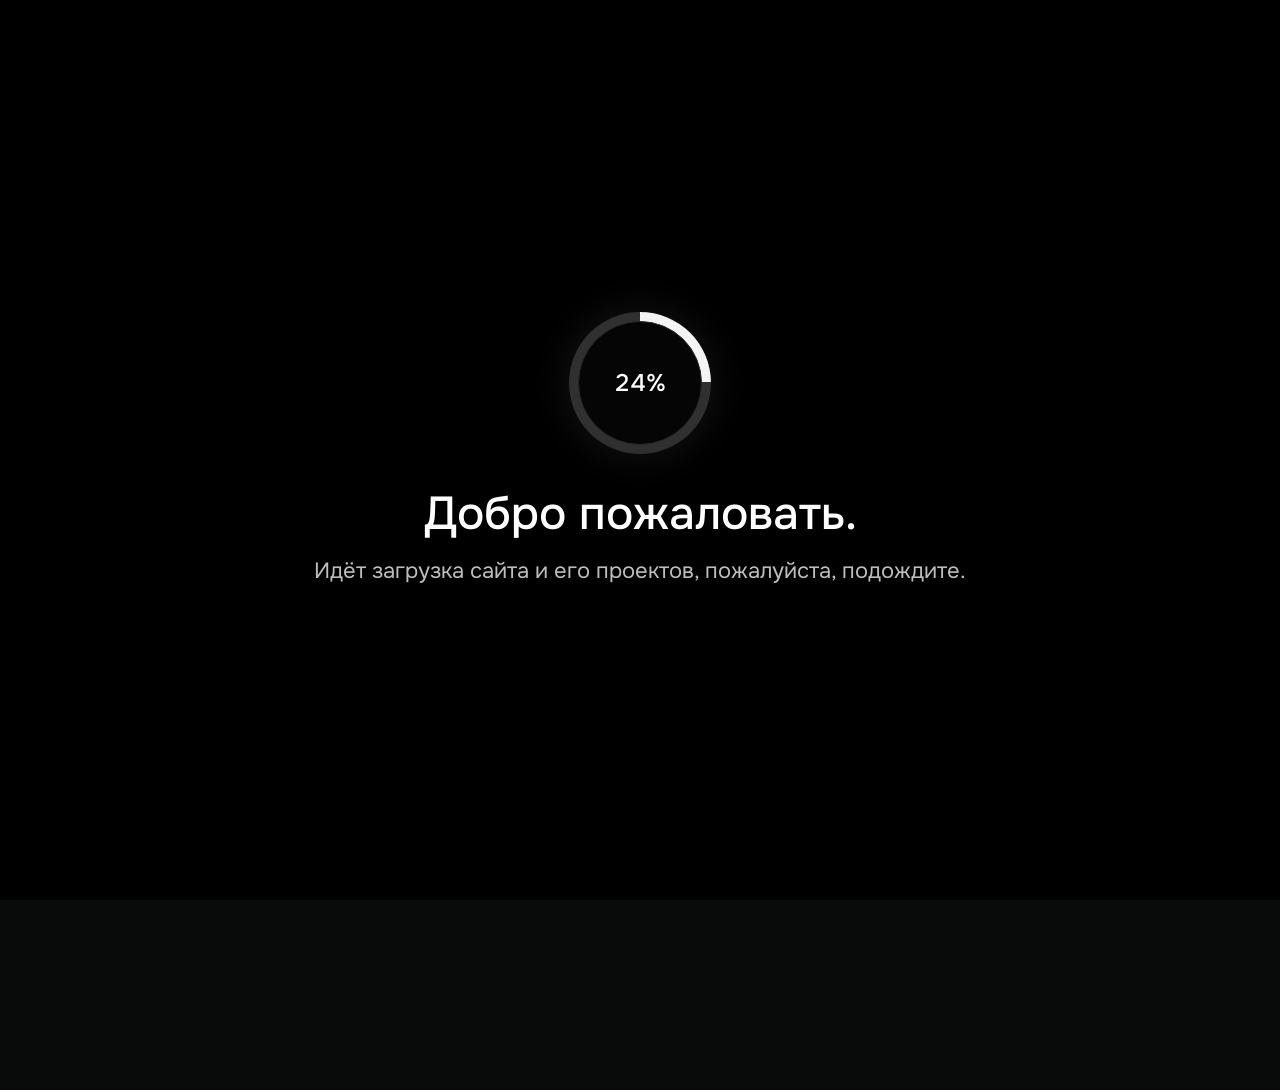
==== commit 208d3001: "1" ====
--- a/index.html
+++ b/index.html
@@ -1,470 +1,25 @@
 <!doctype html>
 <html lang="ru">
 <head>
-  <meta charset="utf-8">
-  <meta name="viewport" content="width=device-width, initial-scale=1, maximum-scale=1, user-scalable=no, viewport-fit=cover">
-  <meta name="theme-color" content="#284e3a">
-  <title>Помогите Кристине выиграть</title>
-  <style>
-    :root { color-scheme: light; --ink:#244638; --cream:#fff9e9; --gold:#ffd65d; --green:#478459; }
-    * { box-sizing:border-box; }
-    html, body { margin:0; width:100%; height:100%; overflow:hidden; font-family: ui-rounded, "Trebuchet MS", system-ui, sans-serif; background:#d5e9dc; color:var(--ink); }
-    body { display:block; }
-    button { font:inherit; }
-    .game { position:relative; width:100vw; height:100dvh; min-height:0; overflow:hidden; background:#91b47b; isolation:isolate;touch-action:none; }
-    .game:after{content:"";position:absolute;inset:0;z-index:1;pointer-events:none;background:linear-gradient(180deg,#17312646 0%,transparent 24%,transparent 70%,#1e322b4a 100%),radial-gradient(ellipse at 50% 52%,transparent 40%,#19372625 100%);}
-    .landscape {position:absolute;inset:0;width:100%;height:100%;object-fit:cover;z-index:0;pointer-events:none;user-select:none;}
-    .sky { position:absolute; inset:0 0 30%; overflow:hidden; }
-    .sun { position:absolute; top:9%; right:12%; width:clamp(48px,9vw,92px); aspect-ratio:1; border-radius:50%; background:#ffe89a; box-shadow:0 0 50px #ffe89a88; }
-    .cloud { position:absolute; width:130px; height:32px; border-radius:50%; background:#f6fff0d9; filter:drop-shadow(0 4px 2px #ffffff30); }
-    .cloud:before,.cloud:after { content:""; position:absolute; bottom:2px; background:inherit; border-radius:50%; }
-    .cloud:before { width:58px;height:48px;left:24px; } .cloud:after{width:66px;height:39px;left:60px;}
-    .c1{left:9%;top:19%;}.c2{left:55%;top:12%;transform:scale(.8);}
-    .hill { position:absolute; left:-15%; width:130%; height:45%; bottom:20%; border-radius:50% 50% 0 0; background:#719b64; }
-    .hill.back { bottom:25%;left:20%;background:#59865b;transform:rotate(-4deg); }
-    .hill.front { bottom:-14%;left:-5%;height:50%;background:#82b96d; }
-    .grass { position:absolute; bottom:0; height:35%; width:100%; background:linear-gradient(#80b969,#6ba35b); }
-    .path { position:absolute; bottom:-8%; left:41%; width:26%; height:42%; background:#ceb78e; clip-path:polygon(31% 0,69% 0,100% 100%,0 100%); opacity:.9; }
-    .tree { position:absolute; bottom:31%; width:0;height:0;border-left:clamp(28px,5vw,52px) solid transparent;border-right:clamp(28px,5vw,52px) solid transparent;border-bottom:clamp(95px,17vh,155px) solid #356b50; filter:drop-shadow(0 10px 0 #4b8057); }
-    .tree:after { content:""; position:absolute; width:12px;height:32px;background:#76593e;left:-6px;top:calc(clamp(95px,17vh,155px) - 8px); }
-    .t1{left:2%;transform:scale(.8)} .t2{left:18%;transform:scale(1.04)} .t3{right:20%;transform:scale(.8)} .t4{right:3%;transform:scale(1.05)}
-    .house { position:absolute; right:12%; bottom:31%; width:clamp(74px,12vw,132px); height:clamp(55px,9vh,84px); background:#f2d49d; border:3px solid #fff0cf; border-radius:4px 4px 0 0; }
-    .house:before { content:""; position:absolute; left:-12%;top:-52%;width:124%;height:62%;background:#9b5941;clip-path:polygon(50% 0,100% 100%,0 100%); }
-    .house:after { content:""; position:absolute; bottom:0;left:43%;width:18%;height:46%;background:#79583f; }
-    .window { position:absolute; top:24%; width:18%;height:25%;background:#a4d9dc;border:2px solid #fff1d1;z-index:1; }.w1{left:12%}.w2{right:12%}
-    .cow { position:absolute; right:24%; bottom:16%; width:clamp(64px,10vw,104px);height:clamp(34px,5vh,50px); border:2px solid #594d43;border-radius:48% 48% 40% 40%;background:#f2ecdc;z-index:1; }
-    .cow:before { content:"";position:absolute;right:-19%;top:-10%;width:31%;height:70%;border-radius:50%;background:#ead8bf;border:2px solid #594d43; }
-    .cow:after { content:"";position:absolute;inset:20% 32% 30% 18%;background:#4c413a;border-radius:50%;box-shadow:22px 5px 0 -3px #4c413a; }
-    .legs {position:absolute;bottom:-30%;left:20%;width:5px;height:33%;background:#54483c;box-shadow:22px 0 #54483c,46px 0 #54483c;}
-    .flower { position:absolute;bottom:12%;width:10px;height:10px;border-radius:50%;background:#fff2ce;box-shadow:0 -8px 0 -2px #fff2ce,8px 0 0 -2px #fff2ce,-8px 0 0 -2px #fff2ce,0 8px 0 -2px #fff2ce; }
-    .f1{left:15%}.f2{left:32%;bottom:8%}.f3{right:38%;bottom:10%}
-    .hud { position:absolute; z-index:12; top:max(10px,env(safe-area-inset-top));left:12px;right:12px;min-height:62px;padding:10px 14px;display:flex;align-items:center;justify-content:space-between;gap:8px;background:#f8f7f0e8;border:1px solid #ffffffb8;border-radius:20px;backdrop-filter:blur(20px) saturate(1.3);-webkit-backdrop-filter:blur(20px) saturate(1.3);box-shadow:0 8px 24px #203b3025,0 1px 0 #ffffff inset; }
-    .brand { max-width:260px;font-size:clamp(13px,3.6vw,17px);font-weight:900;letter-spacing:.01em;line-height:1.1; }
-    .sub { max-width:190px;overflow:hidden;text-overflow:ellipsis;white-space:nowrap;font-size:10px;font-weight:700;color:#668174;margin-top:4px; }
-    .stats { display:flex;gap:7px;align-items:center; }
-    .pill { padding:9px 12px;border-radius:12px;background:#edf4e8;font-size:clamp(12px,1.8vw,16px);font-weight:900;white-space:nowrap; }
-    #level{width:clamp(126px,39vw,195px);min-height:48px;display:grid;place-items:center;border:1px solid #ffffffa8;border-radius:16px;background:linear-gradient(145deg,#315d45,#244b3a);color:#fff6de;font-size:clamp(15px,3.5vw,21px);letter-spacing:.03em;box-shadow:0 4px 12px #244b3a40;}
-    .pill.time{background:#fff0c9;color:#73572a;}
-    .boy { position:absolute;z-index:6;left:50%;top:clamp(86px,13vh,128px);width:clamp(66px,17vw,94px);height:clamp(66px,17vw,94px);padding:4px;border:3px solid #fff9e9;border-radius:50%;background:#fff8e9;box-shadow:0 0 0 4px #4f8b5c,0 8px 20px #284b3850;transform:translateX(-50%); }
-    .boy img {width:100%;height:100%;object-fit:cover;object-position:35% 24%;border-radius:50%;}
-    .boy-tag { position:absolute;left:50%;top:calc(clamp(86px,13vh,128px) + clamp(66px,17vw,94px) + 6px);z-index:6;background:#fff9e9e8;border-radius:99px;padding:5px 10px;font-size:10px;font-weight:900;transform:translateX(-50%);white-space:nowrap; }
-    .thrower-lanes {position:absolute;z-index:7;top:212px;left:0;right:0;height:100px;pointer-events:none;}
-    .actor-lane {position:absolute;inset:0;height:100%;}
-    .actor-avatar {position:absolute;left:50%;top:0;width:clamp(42px,11vw,51px);height:clamp(42px,11vw,51px);padding:2px;border:2px solid #fff8e8;border-radius:50%;background:#fff8e8;overflow:hidden;transform:translateX(-50%);box-shadow:0 0 0 2px #4e8559,0 4px 10px #284b3845;animation:avatarBob 1.8s ease-in-out infinite;transition:width .3s ease,height .3s ease,border-width .3s,box-shadow .3s;}
-    .actor-avatar img {width:100%;height:100%;object-fit:cover;object-position:35% 24%;border-radius:50%;}
-    .actor-avatar.throwing{animation:throwPose .38s ease-in-out 2;box-shadow:0 0 0 3px #ffd66c,0 0 25px #ffd66caa;}
-    @keyframes throwPose{50%{transform:translate(-50%,-5px) scale(1.1)}}
-    .actor-name {position:absolute;left:50%;top:calc(clamp(42px,11vw,51px) - 1px);transform:translateX(-50%);padding:2px 7px;border-radius:20px;background:#fff9e9f2;color:#315342;font-size:clamp(9px,2.3vw,11px);font-weight:900;line-height:1.2;white-space:nowrap;box-shadow:0 2px 5px #284b3820;transition:top .3s ease,font-size .3s ease,padding .3s ease;}
-    .game.prep .actor-avatar{width:clamp(68px,18vw,92px);height:clamp(68px,18vw,92px);border-width:4px;box-shadow:0 0 0 4px #4e8559,0 10px 25px #284b3860;}
-    .game.prep .actor-name{top:calc(clamp(68px,18vw,92px) - 2px);padding:4px 10px;font-size:clamp(11px,2.8vw,13px);}
-    .game.prep .actor-avatar.throwing{box-shadow:0 0 0 5px #ffd66c,0 0 34px #ffd66cdd;}
-    .hero-label {position:absolute;z-index:8;left:50%;bottom:calc(clamp(86px,11vh,104px) + clamp(155px,25vh,220px) + 2px);transform:translateX(-50%);background:#fff9e9ed;border-radius:99px;padding:4px 12px;font-size:11px;font-weight:900;color:#315342;transition:opacity .28s,visibility .28s;}
-    .round-info {position:absolute;z-index:9;top:calc(max(10px,env(safe-area-inset-top)) + 82px);left:50%;right:auto;width:min(680px,calc(100% - 28px));max-height:min(38vh,310px);overflow:auto;padding:15px 18px;border:1px solid #ffffffd0;border-radius:24px;background:#f8f7f0f5;backdrop-filter:blur(22px) saturate(1.4);-webkit-backdrop-filter:blur(22px) saturate(1.4);text-align:left;color:#345741;font-size:14px;font-weight:800;line-height:1.38;box-shadow:0 18px 42px #203b3045,0 1px 0 #ffffff inset;transform:translateX(-50%);transition:opacity .25s,transform .25s;}
-    .round-topline{display:flex;justify-content:space-between;align-items:center;margin-bottom:9px;color:#9a773a;font-size:11px;font-weight:1000;letter-spacing:.1em;}
-    .round-actors{display:grid;grid-template-columns:1fr;gap:8px;}
-    .round-actors.single .round-actor{grid-column:1/-1;}
-    .round-actor{display:flex;align-items:center;gap:12px;min-width:0;padding:7px 9px;border:1px solid #e9e3d3;border-radius:16px;background:#fffdf7;color:#667366;font-size:13px;}
-    .round-actor img{width:48px;height:48px;flex:0 0 48px;object-fit:cover;object-position:35% 24%;border:3px solid #fff;border-radius:50%;box-shadow:0 0 0 1px #dfd2b4,0 3px 9px #52634a25;}
-    .round-actor b{color:#315743;white-space:nowrap;}
-    .round-hero{padding-left:8px;border-left:1px solid #e3ddcb;}
-    .round-hero img{box-shadow:0 0 0 1px #d8ba6a,0 2px 5px #52634a25;}
-    .round-goal{display:flex;justify-content:space-between;gap:8px;margin-top:8px;padding-top:8px;border-top:1px solid #e3ddcb;color:#9a773a;font-size:12px;font-weight:1000;}
-    .round-goal span{color:#788375;font-size:10px;font-weight:800;}
-    .round-info.hidden-info {opacity:0;transform:translate(-50%,-8px);pointer-events:none;}
-    .countdown {position:absolute;z-index:10;left:50%;top:48%;transform:translate(-50%,-50%);min-width:150px;padding:14px 18px;border:1px solid #ffffffd6;border-radius:24px;background:#f8f7f0ed;backdrop-filter:blur(18px);-webkit-backdrop-filter:blur(18px);text-align:center;color:#315342;box-shadow:0 15px 34px #203b3040,0 1px 0 #ffffff inset;pointer-events:none;animation:dialogIn .28s ease-out both;}
-    .countdown strong {display:block;font-size:44px;line-height:1;color:#a75c3e;}
-    .countdown span {display:block;margin-top:4px;font-size:12px;font-weight:900;letter-spacing:.05em;}
-    .thrower { position:absolute; z-index:5; left:50%;top:calc(clamp(86px,13vh,128px) + clamp(66px,17vw,94px) + 26px);font-size:22px;transform:translateX(-50%);filter:drop-shadow(0 4px 2px #344d3340);transition:left .24s ease-out; }
-    .girl { position:absolute; z-index:6; bottom:clamp(86px,11vh,104px); left:50%; height:clamp(155px,25vh,220px); width:auto; max-width:44%; object-fit:contain; object-position:bottom; transform:translateX(-50%); transition:filter .14s; filter:drop-shadow(0 8px 4px #355e3a42); user-select:none; -webkit-user-drag:none; }
-    .girl.catch { filter:drop-shadow(0 0 14px #ffe276); }
-    .girl.hit { animation:hit .35s ease-in-out 2; }
-    @keyframes hit {50%{filter:brightness(1.8) drop-shadow(0 0 15px #59dff3);transform:translateX(-50%) rotate(7deg)}}
-    .item {position:absolute;z-index:7;display:grid;place-items:center;pointer-events:none;will-change:transform;}
-    .second {width:42px;height:42px;border:3px solid #fff5cf;border-radius:50%;background:radial-gradient(circle at 35% 30%,#fff3a4,#ffc83f);color:#765314;font-size:12px;font-weight:1000;box-shadow:0 0 18px #ffd64d;animation:secondPulse .9s ease-in-out infinite alternate;}
-    .water {width:38px;height:52px;border:3px solid #e7fbff;border-radius:12px 12px 15px 15px;background:linear-gradient(135deg,#d9fbff,#69cce1 65%,#319db7);box-shadow:0 0 12px #91e2f3;transform:rotate(17deg);}
-    .item.water:before {content:"";position:absolute;top:7px;width:19px;height:4px;border-radius:4px;background:#f4ffff;}
-    .bottle {display:grid;place-items:center;width:24px;height:42px;border:2px solid #efffff;border-radius:7px 7px 9px 9px;box-shadow:0 2px 9px #233b4b60;transform:rotate(18deg);color:#fff;font-size:9px;font-weight:900;text-shadow:0 1px 2px #334;}
-    .bottle:before {content:"";position:absolute;left:6px;top:-9px;width:9px;height:9px;border:2px solid #efffff;border-bottom:0;border-radius:3px 3px 0 0;background:inherit;}
-    .bottle:after {content:"";position:absolute;left:3px;right:3px;top:8px;height:3px;background:#ffffffa8;border-radius:3px;}
-    .bottle.water {background:linear-gradient(135deg,#c7f7ff,#48b7d1 72%,#25829d);}
-    .bottle.mud {background:linear-gradient(135deg,#b9875e,#795033 72%,#4d3024);border-color:#ead6b9;}
-    .bottle .mark {font-size:13px;line-height:1;}
-    .item.poop,.item.banana,.item.sausage,.item.coinjar {width:48px;height:48px;font-size:39px;filter:drop-shadow(0 4px 3px #3b423d66);animation:spinThrow .46s ease-in-out infinite alternate;}
-    .item.poop{font-size:43px;}
-    .item.coinjar{font-size:36px;}
-    .item.sausage{width:58px;height:25px;border:2px solid #f2c2a3;border-radius:50%;background:linear-gradient(#c97849,#9b442c 55%,#703523);box-shadow:inset 0 4px 3px #ffd2aa66;}
-    .item.sausage:before,.item.sausage:after{content:"";position:absolute;top:4px;width:7px;height:13px;border-radius:50%;background:#8a3a27;}
-    .item.sausage:before{left:3px}.item.sausage:after{right:3px}
-    .item.coinjar{width:36px;height:42px;border:2px solid #d8f6f5;border-radius:8px 8px 12px 12px;background:linear-gradient(90deg,#a3dfd866,#e7ffffb8 45%,#8fc9c866);box-shadow:0 2px 8px #354a3c66;}
-    .item.coinjar:before{content:"";position:absolute;top:-6px;width:24px;height:7px;border-radius:3px;background:#b56c40;border:1px solid #f4d2a8;}
-    .item.coinjar .coin-mark{position:absolute;right:-9px;top:-11px;font-size:20px;}
-    .coin-mark{position:absolute;right:-3px;top:-4px;font-size:20px;}
-    @keyframes spinThrow {to{transform:rotate(24deg) translateY(-3px)}}
-    .splat {position:absolute;z-index:5;width:58px;height:17px;border-radius:55% 48% 42% 60%;transform:translateX(-50%);opacity:.95;pointer-events:none;animation:splatIn .34s cubic-bezier(.16,.8,.3,1) both;}
-    .splat.water {background:#48b9d3;box-shadow:0 0 0 3px #d9f7ff55;}
-    .splat.mud {background:#795139;box-shadow:0 0 0 3px #d4b49766;}
-    .splat.glass:before,.splat.glass:after {content:"";position:absolute;bottom:4px;width:0;height:0;border-left:7px solid transparent;border-right:7px solid transparent;border-bottom:15px solid #eaf0e8;filter:drop-shadow(0 1px 1px #33443c);}
-    .splat:before {left:9px;transform:rotate(-24deg)} .splat:after{right:7px;transform:rotate(28deg)}
-    .splat.glass i {position:absolute;left:27px;bottom:5px;width:0;height:0;border-left:6px solid transparent;border-right:6px solid transparent;border-bottom:12px solid #f2f1e8;transform:rotate(10deg);filter:drop-shadow(0 1px 1px #33443c);}
-    .splat span{position:absolute;left:50%;top:-15px;transform:translateX(-50%);font-size:20px;line-height:1;}
-    .splat.banana-debris{width:54px;height:24px;background:transparent;box-shadow:none;font-size:27px;}
-    .splat.sausage-debris{width:54px;height:24px;background:transparent;box-shadow:none;font-size:24px;}
-    .splat.coin-debris{width:48px;height:22px;background:#a2d9d5;box-shadow:0 0 0 2px #f2ffff77;font-size:19px;}
-    .toast {position:absolute;z-index:13;left:50%;top:19%;transform:translate(-50%,-8px);padding:9px 14px;border-radius:99px;background:#fff9e9;color:#28513d;font-size:14px;font-weight:900;opacity:0;transition:.2s;pointer-events:none;white-space:nowrap;}
-    .toast.show {opacity:1;transform:translate(-50%,0)}
-    .controls {position:absolute;z-index:11;bottom:max(12px,env(safe-area-inset-bottom));left:0;right:0;display:flex;justify-content:center;align-items:center;padding:0 14px;pointer-events:none;transition:opacity .28s,visibility .28s;}
-    .game.playing .hero-label,.game.playing .controls{opacity:0;visibility:hidden;}
-    .hint {pointer-events:none;padding:10px 16px;background:#fff9e9e8;border:1px solid #ffffff;border-radius:99px;font-size:12px;font-weight:900;color:#365b42;max-width:94%;text-align:center;box-shadow:0 5px 16px #284b3825;}
-    .overlay {position:absolute;z-index:20;inset:0;display:grid;place-items:center;padding:20px;background:#1d3b31a8;backdrop-filter:blur(4px);animation:overlayIn .3s ease both;}
-    .dialog {position:relative;width:min(680px,96%);max-height:calc(100dvh - 28px);overflow:auto;padding:28px;border:1px solid #fffdf2;border-radius:28px;background:linear-gradient(145deg,#fffdf5,#f3eddc);text-align:left;box-shadow:0 24px 75px #152e2578,0 2px 0 #fff8 inset;animation:dialogIn .45s cubic-bezier(.2,.8,.2,1) both;}
-    .dialog h1{margin:0;font-size:clamp(27px,6.4vw,39px);line-height:1.02;letter-spacing:-.04em;color:#284b39;}
-    .dialog p{margin:8px 0;color:#557060;line-height:1.45;font-size:14px;}
-    .eyebrow{display:flex;align-items:center;gap:8px;margin:0 0 10px;color:#8a6b3e;font-size:10px;font-weight:1000;letter-spacing:.16em;text-transform:uppercase;}
-    .eyebrow:before{content:"";width:23px;height:1px;background:#c8a661;}
-    .menu-lead{display:flex;align-items:center;gap:14px;margin:17px 0 13px;padding:14px 15px;border-radius:20px;background:linear-gradient(110deg,#244d3c,#396c4d);color:#fff8e7;box-shadow:0 9px 22px #264c3826;}
-    .lead-seal{flex:0 0 56px;width:56px;height:56px;display:grid;place-items:center;border:1px solid #ffe8a2;border-radius:50%;background:#ffdb7750;color:#ffe6a0;font-size:21px;font-weight:1000;box-shadow:0 0 0 5px #ffffff10;}
-    .menu-lead strong{display:block;font-size:15px;line-height:1.2;color:#fff7e3;}.menu-lead span{display:block;margin-top:5px;color:#dce9d4;font-size:12px;line-height:1.35;}
-    .section-kicker{display:flex;align-items:center;gap:8px;margin:15px 0 8px;color:#315743;font-size:11px;font-weight:1000;letter-spacing:.1em;text-transform:uppercase;}
-    .section-kicker:after{content:"";height:1px;flex:1;background:#dedac9;}
-    .rules-grid{display:grid;grid-template-columns:repeat(3,1fr);gap:7px;}
-    .rule-card{min-height:78px;padding:9px;border:1px solid #e6e0cf;border-radius:15px;background:#fffdf7;}
-    .rule-card i{display:block;margin-bottom:4px;color:#b18335;font-style:normal;font-size:18px;}.rule-card b{display:block;color:#315743;font-size:11px;}.rule-card span{display:block;margin-top:3px;color:#778578;font-size:10px;line-height:1.25;}
-    .enemy-grid{display:grid;grid-template-columns:1fr;gap:8px;}
-    .enemy-card{display:flex;align-items:center;gap:13px;min-width:0;padding:10px 13px;border:1px solid #e8e2d2;border-radius:18px;background:#fffdf7;}
-    .enemy-card img{flex:0 0 58px;width:58px;height:58px;border:3px solid #fff;border-radius:50%;object-fit:cover;object-position:35% 24%;box-shadow:0 0 0 1px #d5c8a6,0 4px 10px #435a3930;}
-    .enemy-card b{display:block;color:#315743;font-size:15px;line-height:1.2;}.enemy-card span{display:block;margin-top:4px;color:#586c5d;font-size:13px;line-height:1.35;}
-    .enemy-card em{color:#a17838;font-style:normal;font-weight:900;}
-    .menu-note{margin:11px 0!important;padding-left:10px;border-left:2px solid #d6ad58;color:#6f7c6b!important;font-size:11px!important;}
-    .about-panel{display:grid;grid-template-columns:1fr auto;gap:8px 12px;margin:11px 0;padding:11px 13px;border:1px solid #e4dfd0;border-radius:16px;background:#ffffffa6;}
-    .about-panel b{display:block;margin-bottom:3px;color:#315743;font-size:10px;letter-spacing:.07em;text-transform:uppercase;}
-    .about-panel span{display:block;color:#526858;font-size:13px;line-height:1.4;}
-    .about-credit{align-self:center;padding-left:10px;border-left:1px solid #e2ddcf;text-align:right;white-space:nowrap;}
-    .intro-step{display:none;animation:stepIn .24s ease both;}.intro-step.active{display:block;}
-    .step-progress{display:flex;align-items:center;justify-content:space-between;margin:0 0 12px;color:#8a6b3e;font-size:10px;font-weight:1000;letter-spacing:.12em;text-transform:uppercase;}
-    .step-dots{display:flex;gap:5px;}.step-dots i{width:7px;height:7px;border-radius:9px;background:#d9d3c4;transition:all .2s;}.step-dots i.active{width:21px;background:#4b8055;}
-    .step-footer{display:flex;align-items:center;gap:9px;margin-top:16px;}.step-footer .start{flex:1;margin-top:0;}
-    .step-back{flex:0 0 auto;padding:13px 14px;border:1px solid #d9d6ca;border-radius:15px;background:#ffffffa8;color:#4a6854;font:inherit;font-size:13px;font-weight:900;cursor:pointer;}
-    .step-intro-art{display:flex;align-items:center;justify-content:center;gap:11px;margin:15px 0;padding:15px 12px;border:1px solid #e5dfcf;border-radius:20px;background:linear-gradient(130deg,#f6f2e5,#e7eddc);}
-    .step-intro-art img{width:92px;height:112px;object-fit:contain;filter:drop-shadow(0 5px 5px #344d3340);}
-    .step-intro-art span{color:#405d49;font-size:14px;line-height:1.5;}
-    @keyframes stepIn{from{opacity:0;transform:translateX(8px)}to{opacity:1;transform:translateX(0)}}
-    .result-dialog{text-align:center;padding:29px 25px 24px;}
-    .result-medal{width:72px;height:72px;display:grid;place-items:center;margin:1px auto 12px;border:1px solid #ffdfa0;border-radius:50%;background:radial-gradient(circle at 35% 27%,#fff5bd,#eebd55);color:#725324;font-size:32px;box-shadow:0 0 0 7px #f1e4c7,0 8px 22px #75592c30;}
-    .result-dialog .eyebrow{justify-content:center;}.result-dialog .eyebrow:after{content:"";width:23px;height:1px;background:#c8a661;}
-    .result-dialog h1{font-size:clamp(27px,6vw,36px);}.result-dialog p{font-size:14px;}
-    .result-stat{margin:16px 0;padding:13px;border:1px solid #e7dec8;border-radius:16px;background:#fffdf7;color:#526e5a;font-size:13px;line-height:1.45;}
-    .name-field {display:block;margin:14px 0 4px;text-align:left;color:#365746;font-size:13px;font-weight:900;}
-    .name-input {display:block;width:100%;margin-top:6px;padding:12px 13px;border:2px solid #d2dfcf;border-radius:13px;background:#fff;color:#244638;font:inherit;font-size:16px;outline:none;}
-    .name-input:focus {border-color:#579269;box-shadow:0 0 0 3px #57926925;}
-    .start {width:100%;margin-top:12px;padding:15px 22px;border:1px solid #c0d99f;border-radius:16px;background:linear-gradient(180deg,#63975e,#3d7650);color:white;font-size:16px;font-weight:1000;letter-spacing:.01em;box-shadow:0 5px 0 #2d5d40,0 10px 20px #355f3c25;cursor:pointer;transition:transform .16s,filter .16s,box-shadow .16s;}
-    .start:hover{filter:brightness(1.06);}.start:active{transform:translateY(3px);box-shadow:0 2px 0 #2d5d40;}
-    .small{font-size:12px!important;color:#809286!important;}
-    .hidden{display:none!important;}
-    @keyframes avatarBob{50%{transform:translate(-50%,-3px)}}
-    @keyframes secondPulse{to{box-shadow:0 0 26px #ffe17b,0 0 0 5px #ffe17b35;transform:scale(1.07)}}
-    @keyframes splatIn{0%{opacity:0;transform:translateX(-50%) scale(.35)}70%{opacity:1;transform:translateX(-50%) scale(1.14)}100%{opacity:.95;transform:translateX(-50%) scale(1)}}
-    @keyframes overlayIn{from{opacity:0}to{opacity:1}}
-    @keyframes dialogIn{from{opacity:0;transform:translateY(16px) scale(.97)}to{opacity:1;transform:translateY(0) scale(1)}}
-    @media (max-width:600px) {
-      .hud{left:8px;right:8px;min-height:58px;padding:8px 9px;border-radius:15px;}
-      .sub{font-size:9px;}.pill{padding:8px 9px;font-size:12px;}
-      .thrower-lanes{top:202px;}
-      .actor-lane{height:100%;}
-      .actor-avatar{width:45px;height:45px;}
-      .actor-name{top:42px;font-size:10px;}
-      .game.prep .actor-avatar{width:68px;height:68px;}
-      .game.prep .actor-name{top:66px;}
-      .round-info{top:calc(max(10px,env(safe-area-inset-top)) + 70px);max-height:38vh;padding:11px 12px;font-size:12px;}
-      .round-topline{font-size:9px;margin-bottom:6px;}.round-actor{gap:9px;padding:6px;font-size:11px;}.round-actor img{width:40px;height:40px;flex-basis:40px;}.round-goal{font-size:10px;}.round-goal span{font-size:9px;}
-      .game.prep .thrower-lanes{top:39vh;}
-      .countdown{top:48%;min-width:142px;}
-      .girl{height:clamp(155px,25vh,220px);max-width:44%;bottom:clamp(86px,11vh,104px);}
-      .hero-label{bottom:calc(clamp(86px,11vh,104px) + clamp(155px,25vh,220px) + 2px);}
-      .controls{padding:0 10px;bottom:max(10px,env(safe-area-inset-bottom));}
-      .hint{font-size:11px;max-width:94%;padding:9px 14px;}
-      .dialog{padding:23px 18px;border-radius:24px;}
-      .rules-grid{gap:5px;}.rule-card{padding:8px 7px;min-height:76px;}
-      .enemy-grid{gap:7px;}.enemy-card{gap:10px;padding:8px 10px;}
-      .enemy-card img{width:50px;height:50px;flex-basis:50px;}.enemy-card b{font-size:14px}.enemy-card span{font-size:12px}
-      .step-intro-art img{width:78px;height:96px}.step-intro-art span{font-size:13px}
-      .result-dialog{padding:25px 18px 20px;}
-    }
-    @media (orientation:landscape) and (max-height:500px) {
-      .hud{min-height:48px;padding:5px 10px;}.sub{display:none;}
-      .girl{height:34vh;bottom:64px;}
-      .controls{bottom:8px;}
-      .round-info{top:calc(max(6px,env(safe-area-inset-top)) + 58px);max-height:34vh;padding:7px 8px;font-size:10px;}.round-topline{font-size:8px;margin-bottom:3px;}.round-actor{font-size:9px;gap:6px;padding:3px 5px;}.round-actor img{width:26px;height:26px;flex-basis:26px;}.round-goal{margin-top:3px;padding-top:3px;font-size:8px;}.round-goal span{font-size:7px;}
-      .thrower-lanes{top:168px;height:70px;}.game.prep .thrower-lanes{top:38vh}.actor-lane{height:100%;}.actor-avatar{width:38px;height:38px;}.actor-name{top:35px;}.game.prep .actor-avatar{width:52px;height:52px;}.game.prep .actor-name{top:50px;}.countdown{top:50%;}
-    }
-  </style>
+  <meta charset="utf-8"><meta name="viewport" content="width=device-width,initial-scale=1"><meta name="theme-color" content="#07090d"><title>Портфолио</title>
+  <link rel="preconnect" href="https://fonts.googleapis.com"><link href="https://fonts.googleapis.com/css2?family=Onest:wght@400;500;600;700;800&display=swap" rel="stylesheet"><link rel="stylesheet" href="css/style.css?v=3"><link rel="stylesheet" href="css/anim.css?v=3">
+  <link rel="preload" href="video/homebg.mp4" as="video" type="video/mp4"><link rel="prefetch" href="video/zebrabg.mp4"><link rel="prefetch" href="video/akkubg.mp4"><link rel="prefetch" href="video/aboutbg.mp4">
 </head>
 <body>
-<main class="game" id="game" aria-label="Помогите Кристине выиграть">
-  <img class="landscape" src="assets/village.svg" alt="Деревенская дорога, дома и лес" draggable="false">
-  <header class="hud">
-    <div><div class="brand">ПОМОГИТЕ КРИСТИНЕ ВЫИГРАТЬ</div><div class="sub" id="playerTag">Введите имена игроков</div></div>
-    <div class="stats"><div class="pill" id="level">УРОВЕНЬ 1</div><div class="pill time" id="score">0 / 12</div></div>
-  </header>
-  <div class="round-info" id="roundInfo">Загружаем раунд…</div>
-  <div class="countdown hidden" id="countdown"><strong id="countdownValue">10</strong><span id="countdownLabel">БРОСКИ ЧЕРЕЗ</span></div>
-  <div class="thrower-lanes" id="throwers" aria-label="Те, кто бросает"></div>
-  <img class="girl" id="girl" src="assets/girl.png" alt="Фото девушки — аватар игрока" draggable="false">
-  <div class="hero-label">КРИСТИНА</div>
-  <div class="toast" id="toast"></div>
-  <div class="controls">
-    <div class="hint">Веди пальцем по экрану, чтобы двигать Кристину</div>
-  </div>
-  <section class="overlay" id="overlay">
-    <div class="dialog menu-dialog" id="dialog">
-      <div class="step-progress"><span id="stepNumber">01 / 03</span><span class="step-dots"><i class="active"></i><i></i><i></i></span></div>
-      <section class="intro-step active" data-step="0">
-        <div class="eyebrow">Деревенская история</div>
-        <h1>Помогите Кристине выиграть</h1>
-        <div class="menu-lead"><div class="lead-seal">120′</div><div><strong>До 120 минут массажа</strong><span>Лови золотые секунды и помоги Кристине продержаться.</span></div></div>
-        <div class="about-panel"><div><b>О чём игра</b><span>Кристина стоит на деревенской поляне. Веди её пальцем, уворачивайся от бросков и лови секунды.</span></div><div class="about-credit"><b>Автор идеи</b><span>Сашка Кисилёв</span></div></div>
-        <div class="step-intro-art"><img src="assets/girl.png" alt="Кристина"><span>История и герои — по вашей задумке.<br>Впереди лесная поляна и команда противников.</span></div>
-      </section>
-      <section class="intro-step" data-step="1">
-        <div class="eyebrow">Шаг второй · правила</div>
-        <h1>Как играть</h1>
-        <div class="section-kicker">В каждом раунде</div>
-        <div class="rules-grid">
-          <div class="rule-card"><i>✦</i><b>Поймай 12 секунд</b><span>Это одна минута массажа.</span></div>
-          <div class="rule-card"><i>◌</i><b>Увернись от броска</b><span>Только прямое касание — проигрыш.</span></div>
-          <div class="rule-card"><i>⌛</i><b>Будь готова</b><span>Перед атаками есть 10 секунд.</span></div>
-        </div>
-        <p>Веди пальцем по экрану, чтобы двигать Кристину. Промахнувшиеся предметы остаются на поляне; лужи замедляют её. С каждым уровнем атаки становятся быстрее.</p>
-      </section>
-      <section class="intro-step" data-step="2">
-        <div class="eyebrow">Шаг третий · противники</div>
-        <h1>Кто бросает</h1>
-        <div class="enemy-grid">
-          <div class="enemy-card"><img src="assets/boy.png" alt="Гурбан"><div><b>Гурбан <em>· ур. 1</em></b><span>Бутылки с водой: разобьются на лужу и осколки. Ещё он кидает заметные какашки 💩.</span></div></div>
-          <div class="enemy-card"><img src="assets/kresteno.png" alt="Крестено"><div><b>Крестено <em>· ур. 4</em></b><span>Бросает только скользкие банановые кожурки.</span></div></div>
-          <div class="enemy-card"><img src="assets/makpal.png" alt="Макпал"><div><b>Макпал <em>· ур. 5</em></b><span>Метает колбаски — следи за дугой полёта.</span></div></div>
-          <div class="enemy-card"><img src="assets/nastya.png" alt="Настя"><div><b>Настя <em>· ур. 6</em></b><span>Бросает банки с монетами и осколки.</span></div></div>
-        </div>
-        <p class="menu-note">Уровни 1–4 лёгкие, пятый сложнее, шестой — самый трудный.</p>
-        <label class="name-field" for="playerNames">Имена игроков
-          <input class="name-input" id="playerNames" type="text" maxlength="40" autocomplete="nickname" placeholder="Например: Алия, Дамир" required>
-        </label>
-      </section>
-      <div class="step-footer"><button class="step-back hidden" id="stepBack" type="button">← Назад</button><button class="start" id="stepNext" type="button">Прочитал(а), дальше&nbsp; →</button><button class="start hidden" id="start" type="button">Начать игру&nbsp; →</button></div>
-    </div>
-  </section>
-</main>
-<script>
-(() => {
-  const game=document.getElementById('game'), girl=document.getElementById('girl'), throwersEl=document.getElementById('throwers');
-  const overlay=document.getElementById('overlay'), dialog=document.getElementById('dialog');
-  const levelEl=document.getElementById('level'), scoreEl=document.getElementById('score'), toastEl=document.getElementById('toast');
-  const roster=[
-    {name:'Гурбан',src:'assets/boy.png',first:1,phase:0,throws:['waterBottle','poop'],description:'бутылки с водой (лужа и осколки) + какашки 💩'},
-    {name:'Крестено',src:'assets/kresteno.png',first:4,phase:1.9,throws:['banana'],description:'только скользкие банановые кожурки'},
-    {name:'Макпал',src:'assets/makpal.png',first:5,phase:3.1,throws:['sausage'],description:'колбаски — уворачивайся от прямого попадания'},
-    {name:'Настя',src:'assets/nastya.png',first:6,phase:4.4,throws:['coinjar'],description:'банки с монетами и острые осколки'}
-  ];
-  const state={running:false,x:.5,playerNames:'',keys:{left:false,right:false},actors:[],items:[],hazards:[],caught:0,level:1,lastThrow:0,lastSecond:0,last:0,startedAt:0,warmupUntil:0,raf:0,toastTimer:0,drag:false,slowUntil:0};
-  const clamp=(x,a,b)=>Math.max(a,Math.min(b,x));
-  function showToast(text){toastEl.textContent=text;toastEl.classList.add('show');clearTimeout(state.toastTimer);state.toastTimer=setTimeout(()=>toastEl.classList.remove('show'),1100);}
-  function refreshHud(){levelEl.textContent=`УРОВЕНЬ ${state.level}`;scoreEl.textContent=`${state.caught} / 12`;}
-  function activeRoster(){return roster.filter(actor=>state.level>=actor.first);}
-  function levelTiming(){
-    if(state.level<=4)return {throwEvery:1800,flight:2500,secondEvery:1500};
-    if(state.level===5)return {throwEvery:1050,flight:1350,secondEvery:1150};
-    const later=Math.max(0,state.level-6);
-    return {throwEvery:Math.max(380,570*Math.pow(.97,Math.min(later,18))),flight:Math.max(620,800*Math.pow(.985,Math.min(later,14))),secondEvery:Math.max(680,900*Math.pow(.985,Math.min(later,14)))};
-  }
-  function nextLevelStory(level){
-    const arrivals={
-      2:'Гурбан не ожидал такой ловкости и решил продолжить один. Он меняет ритм бросков, но пока не зовёт подмогу.',
-      3:'Гурбан снова вышел один и теперь целится ниже — к ногам Кристины. Этот раунд остаётся спокойным: поймай секунды и следи за полётом.',
-      4:'Гурбан понял, что одному не справиться, и позвал Крестено. Она тоже хочет помешать Кристине выиграть массаж и бросает только скользкие банановые кожурки.',
-      5:'Крестено не смогла остановить Кристину и позвала Макпал. Макпал выходит с колбасками, а Гурбан продолжает бросать бутылки с водой и какашки 💩.',
-      6:'Макпал решила позвать Настю, чтобы Кристина не выиграла массаж. Настя кидает банки с монетами — теперь на поляне вся четвёрка, и этот раунд станет самым тяжёлым.'
-    };
-    if(arrivals[level])return arrivals[level];
-    const variations=[
-      'Гурбан выбирает новый угол броска и подаёт команде знак начать атаку с разных сторон.',
-      'Крестено меняет место у дорожки и готовит кожурки там, где Кристина ловила секунды.',
-      'Макпал выжидает момент и запускает колбаски вслед за очередной золотой секундой.',
-      'Настя встряхивает банку с монетами и сбивает привычный ритм команды.',
-      'Противники расходятся по поляне и больше не бросают по очереди.',
-      'Команда перестраивает атаку: теперь траектории пересекаются у самых ног Кристины.',
-      'Гурбан торопит остальных — следующая атака начнётся раньше предыдущей.',
-      'Настя подаёт сигнал к короткому натиску, пока Кристина тянется за золотой секундой.'
-    ];
-    return `${variations[(level-7)%variations.length]} Раунд ${level}: темп снова вырос.`;
-  }
-  function updateRoundInfo(){
-    const active=activeRoster();
-    const enemies=active.map(a=>`<div class="round-actor"><img src="${a.src}" alt=""><div><b>${a.name}</b> — ${a.description}</div></div>`).join('');
-    const goal=active.length===1?'<div class="round-actor round-hero"><img src="assets/girl.png" alt=""><div><b>Кристина</b> — ловит 12 золотых секунд</div></div>':'';
-    document.getElementById('roundInfo').innerHTML=`<div class="round-topline"><span>УРОВЕНЬ ${state.level} · КТО ПРОТИВ ТЕБЯ</span><span>ПОДГОТОВЬСЯ</span></div><div class="round-actors ${active.length===1?'has-target':''}">${enemies}${goal}</div><div class="round-goal">✦ Поймай 12 золотых секунд <span>прямое попадание завершает раунд</span></div>`;
-  }
-  function setRoster(){
-    throwersEl.replaceChildren();state.actors=[];
-    const active=activeRoster();
-    active.forEach((info,index)=>{
-      const lane=document.createElement('div');lane.className='actor-lane';
-      const avatar=document.createElement('div');avatar.className='actor-avatar';
-      const img=document.createElement('img');img.src=info.src;img.alt=info.name;img.draggable=false;avatar.append(img);
-      const name=document.createElement('div');name.className='actor-name';name.textContent=info.name;
-      lane.append(avatar,name);throwersEl.append(lane);
-      const baseX=active.length===1 ? 0.18 : 0.14+0.72*(index/(active.length-1));
-      state.actors.push({info,lane,avatar,name,index,baseX,x:baseX,y:.2});
-    });
-  }
-  function removeItem(item){item.node.remove();state.items=state.items.filter(i=>i!==item);}
-  function clearLevelObjects(){state.items.forEach(i=>i.node.remove());state.items=[];state.hazards.forEach(h=>h.node.remove());state.hazards=[];}
-  function showResult(mark,kicker,title,body,button,action){
-    dialog.className='dialog result-dialog';
-    dialog.innerHTML=`<div class="result-medal">${mark}</div><div class="eyebrow">${kicker}</div><h1>${title}</h1><div class="result-stat">${body}</div><button class="start" id="resultAction">${button}</button>`;
-    overlay.classList.remove('hidden');document.getElementById('resultAction').addEventListener('click',action);
-  }
-  function endGame(){
-    state.running=false;cancelAnimationFrame(state.raf);
-    showResult('✦','Раунд окончен','Кристину задело',`Уровень ${state.level} · поймано <b>${state.caught} из 12</b> золотых секунд. Попробуй ещё раз и уворачивайся в момент касания.`,`Начать сначала →`,startGame);
-  }
-  function finishLevel(){
-    state.running=false;cancelAnimationFrame(state.raf);
-    clearLevelObjects();
-    if(state.level===120){
-      showResult('★','Победа','Кристина выиграла!',`Ты помогла ей заработать <b>120 минут массажа</b>.`,`Сыграть ещё раз →`,startGame);return;
-    }
-    showResult('◷','Минута в копилке','Ещё одна минута!',`Ты поймала 12 золотых секунд. <b>Массаж: ${state.level} из 120 минут.</b><br><br>${nextLevelStory(state.level+1)}`,`Уровень ${state.level+1} →`,()=>{state.level++;state.caught=0;startLevel();});
-  }
-  function throwItem(actorOverride,targetOverride){
-    if(!state.actors.length)return;
-    const actor=actorOverride||state.actors[Math.floor(Math.random()*state.actors.length)];
-    const choices=actor.info.throws;
-    const kind=choices[Math.floor(Math.random()*choices.length)];
-    const node=document.createElement('div');node.className=`item ${kind}`;
-    if(kind==='waterBottle'){node.classList.add('bottle','water');node.innerHTML='<span class="mark">💧</span>';}
-    else if(kind==='poop')node.textContent='💩';
-    else if(kind==='banana')node.textContent='🍌';
-    else if(kind==='sausage')node.setAttribute('aria-label','колбаска');
-    else if(kind==='coinjar')node.innerHTML='<span>🫙</span><i class="coin-mark">🪙</i>';
-    game.appendChild(node);
-    actor.avatar.classList.add('throwing');setTimeout(()=>actor.avatar.classList.remove('throwing'),780);
-    const field=game.getBoundingClientRect(),portrait=actor.avatar.getBoundingClientRect();
-    const launchX=(portrait.left+portrait.width/2-field.left)/field.width;
-    const launchY=(portrait.top+portrait.height/2-field.top)/field.height;
-    const endX=targetOverride??clamp(state.x+(Math.random()-.5)*.38,.08,.92);
-    const heroine=girl.getBoundingClientRect();
-    const landingY=(heroine.top+heroine.height*.88-field.top)/field.height;
-    const lateFinal=state.level>=5&&state.caught>=9;
-    const duration=levelTiming().flight*(lateFinal ? .64 : 1);
-    const curve=(Math.random()-.5)*(state.level>=4 ? .3 : .2);
-    state.items.push({node,kind,actor,start:performance.now(),duration,fromX:launchX,toX:endX,fromY:launchY,toY:landingY,bend:curve,hit:false});
-  }
-  function spawnSecond(){
-    const node=document.createElement('div');node.className='item second';node.textContent='1с';game.appendChild(node);
-    const source=.5+(Math.random()-.5)*.16;
-    const endX=clamp(state.x+(Math.random()-.5)*.58,.08,.92);
-    const field=game.getBoundingClientRect(),heroine=girl.getBoundingClientRect();
-    const landingY=(heroine.top+heroine.height*.78-field.top)/field.height;
-    const flight=levelTiming().secondEvery*1.15;
-    state.items.push({node,kind:'second',start:performance.now(),duration:flight,fromX:source,toX:endX,fromY:.035,toY:landingY,bend:(Math.random()-.5)*.2,hit:false});
-  }
-  function startLevel(){
-    clearLevelObjects();setRoster();updateRoundInfo();state.running=true;state.x=.5;state.startedAt=performance.now();state.warmupUntil=state.startedAt+10000;state.last=state.startedAt;state.lastThrow=state.warmupUntil-650;state.lastSecond=state.warmupUntil-500;state.slowUntil=0;game.classList.remove('playing');game.classList.add('prep');
-    girl.style.left='50%';refreshHud();overlay.classList.add('hidden');document.getElementById('roundInfo').classList.remove('hidden-info');document.getElementById('countdown').classList.remove('hidden');document.getElementById('countdownLabel').textContent='БРОСКИ ЧЕРЕЗ';
-    showToast(`Уровень ${state.level}: приготовься!`);state.raf=requestAnimationFrame(frame);
-  }
-  function catchSecond(item){
-    removeItem(item);state.caught++;girl.classList.add('catch');setTimeout(()=>girl.classList.remove('catch'),220);
-    if(state.caught>=12){refreshHud();finishLevel();return;}
-    showToast('Секунда поймана!');
-    refreshHud();
-  }
-  function breakBottle(item,x,y){
-    const node=document.createElement('div');
-    if(item.kind==='waterBottle'){node.className='splat water glass';node.innerHTML='<i></i><span>💦</span>';}
-    else if(item.kind==='poop'){node.className='splat mud';node.innerHTML='<span>💩</span>';}
-    else if(item.kind==='banana'){node.className='splat banana-debris';node.textContent='🍌';}
-    else if(item.kind==='sausage'){node.className='splat sausage-debris';node.textContent='🌭';}
-    else {node.className='splat coin-debris glass';node.innerHTML='<i></i><span>🪙</span>';}
-    node.style.left=(x*100)+'%';node.style.top=(clamp(y,.78,.96)*100)+'%';game.append(node);state.hazards.push({node,x,used:false});
-  }
-  function frame(now){
-    if(!state.running)return;
-    const rect=game.getBoundingClientRect(), dt=Math.min(.04,(now-state.last)/1000||0);state.last=now;
-    const lateFinal=state.level>=5&&state.caught>=9;
-    const moveSpeed=(now<state.slowUntil ? .38 : 1.0)*(lateFinal ? 1.05 : 1);
-    if(now<state.warmupUntil){
-      const remain=Math.max(1,Math.ceil((state.warmupUntil-now)/1000));document.getElementById('countdownValue').textContent=remain;
-      if(remain===1)document.getElementById('roundInfo').classList.add('hidden-info');
-      state.actors.forEach(actor=>{actor.x=actor.baseX;actor.avatar.style.left=(actor.x*100)+'%';actor.name.style.left=(actor.x*100)+'%';const laneRect=actor.lane.getBoundingClientRect();actor.y=(laneRect.top+actor.avatar.getBoundingClientRect().height/2-rect.top)/rect.height;});
-      state.raf=requestAnimationFrame(frame);return;
-    }
-    document.getElementById('countdown').classList.add('hidden');document.getElementById('roundInfo').classList.add('hidden-info');game.classList.remove('prep');game.classList.add('playing');
-    const ramp=clamp((now-state.warmupUntil)/3000,0,1);
-    if(state.keys.left)state.x-=moveSpeed*dt;
-    if(state.keys.right)state.x+=moveSpeed*dt;
-    state.x=clamp(state.x,.06,.94);girl.style.left=(state.x*100)+'%';
-    state.actors.forEach((actor,index)=>{
-      const phase=((now-state.warmupUntil)/(state.level>=4?580:850))+actor.info.phase;
-      actor.x=clamp(actor.baseX+.11*Math.sin(phase)*ramp,.06,.94);actor.avatar.style.left=(actor.x*100)+'%';actor.name.style.left=(actor.x*100)+'%';
-      const laneRect=actor.lane.getBoundingClientRect();actor.y=(laneRect.top+actor.lane.querySelector('.actor-avatar').getBoundingClientRect().height/2-rect.top)/rect.height;
-    });
-    const timing=levelTiming();
-    const interval=timing.throwEvery*(1-.24*ramp)*(lateFinal ? .58 : 1);
-    const secondInterval=timing.secondEvery*(lateFinal ? .72 : 1);
-    if(now-state.lastThrow>=interval){throwItem();state.lastThrow=now;}
-    if(now-state.lastSecond>=secondInterval){spawnSecond();state.lastSecond=now;}
-    for(const item of [...state.items]){
-      const p=clamp((now-item.start)/item.duration,0,1);
-      const x=item.fromX+(item.toX-item.fromX)*p+Math.sin(Math.PI*p)*item.bend;
-      const y=item.fromY+(item.toY-item.fromY)*p-.12*Math.sin(Math.PI*p);
-      const halfX=item.kind==='waterBottle'?12:item.kind==='second'?21:item.kind==='sausage'?29:item.kind==='coinjar'?18:24;
-      const halfY=item.kind==='waterBottle'?21:item.kind==='second'?21:item.kind==='sausage'?13:item.kind==='coinjar'?21:24;
-      item.node.style.left=`calc(${x*100}% - ${halfX}px)`;
-      item.node.style.top=`calc(${y*100}% - ${halfY}px)`;
-      if(!item.hit){
-        const projectile=item.node.getBoundingClientRect(),hero=girl.getBoundingClientRect();
-        const legs={left:hero.left+hero.width*.34,right:hero.right-hero.width*.34,top:hero.top+hero.height*.59,bottom:hero.bottom-hero.height*.015};
-        const body={left:hero.left+hero.width*.2,right:hero.right-hero.width*.2,top:hero.top+hero.height*.08,bottom:hero.bottom-hero.height*.02};
-        const overlaps=box=>projectile.right>box.left&&projectile.left<box.right&&projectile.bottom>box.top&&projectile.top<box.bottom;
-        if(item.kind==='second'&&overlaps(body)){item.hit=true;catchSecond(item);if(!state.running)return;continue;}
-        if(item.kind!=='second'&&overlaps(legs)){item.hit=true;girl.classList.add('hit');showToast(item.kind==='poop'?'Какашка попала!':'Попадание!');endGame();return;}
-      }
-      if(p>=1){if(item.kind!=='second'&&!item.hit)breakBottle(item,x,y);removeItem(item);}
-    }
-    for(const hazard of state.hazards){if(!hazard.used&&Math.abs(state.x-hazard.x)<.055){hazard.used=true;state.slowUntil=now+900;showToast('Осторожно, скользко!');}}
-    state.raf=requestAnimationFrame(frame);
-  }
-  function startGame(){
-    const input=document.getElementById('playerNames'),names=(input?.value||state.playerNames||'').trim();
-    if(!names){if(input){input.focus();input.reportValidity();}return;}
-    state.playerNames=names;document.getElementById('playerTag').textContent=`ИГРАЮТ: ${names}`;
-    try{localStorage.setItem('helpKristinaPlayerNames',names);}catch{}
-    state.level=1;state.caught=0;startLevel();
-  }
-  const namesInput=document.getElementById('playerNames');
-  try{namesInput.value=localStorage.getItem('helpKristinaPlayerNames')||'';}catch{}
-  if(namesInput.value)document.getElementById('playerTag').textContent=`ИГРАЮТ: ${namesInput.value}`;
-  namesInput.addEventListener('input',()=>{try{localStorage.setItem('helpKristinaPlayerNames',namesInput.value.trim());}catch{}});
-  const introSteps=[...document.querySelectorAll('.intro-step')],stepNext=document.getElementById('stepNext'),stepBack=document.getElementById('stepBack'),stepStart=document.getElementById('start'),stepNumber=document.getElementById('stepNumber'),stepDots=[...document.querySelectorAll('.step-dots i')];
-  let introIndex=0;
-  function showIntroStep(index){
-    introIndex=clamp(index,0,introSteps.length-1);
-    introSteps.forEach((step,i)=>step.classList.toggle('active',i===introIndex));
-    stepNumber.textContent=`0${introIndex+1} / 0${introSteps.length}`;
-    stepDots.forEach((dot,i)=>dot.classList.toggle('active',i===introIndex));
-    stepBack.classList.toggle('hidden',introIndex===0);
-    stepNext.classList.toggle('hidden',introIndex===introSteps.length-1);
-    stepStart.classList.toggle('hidden',introIndex!==introSteps.length-1);
-    stepNext.textContent=introIndex===0?'Прочитал(а), дальше →':'Дальше →';
-  }
-  stepNext.addEventListener('click',()=>showIntroStep(introIndex+1));
-  stepBack.addEventListener('click',()=>showIntroStep(introIndex-1));
-  document.getElementById('start').addEventListener('click',startGame);
-  function setDirection(dir,on,button){state.keys[dir]=on;if(button)button.classList.toggle('held',on);}
-  game.addEventListener('pointerdown',e=>{if(!state.running)return;state.drag=true;game.setPointerCapture(e.pointerId);const r=game.getBoundingClientRect();state.x=clamp((e.clientX-r.left)/r.width,.06,.94);girl.style.left=(state.x*100)+'%';});
-  game.addEventListener('pointermove',e=>{if(!state.drag||!state.running)return;const r=game.getBoundingClientRect();state.x=clamp((e.clientX-r.left)/r.width,.06,.94);girl.style.left=(state.x*100)+'%';});
-  window.addEventListener('pointerup',()=>state.drag=false);
-})();
-</script>
-</body>
-</html>
+  <div class="video-wall" aria-hidden="true"><video id="page-video" src="video/homebg.mp4" poster="img/homebg.jpg" webkit-playsinline disablepictureinpicture autoplay muted playsinline loop preload="auto" data-video="video/homebg.mp4"></video><div class="wall-shade"></div></div>
+  <div class="loader" id="loader"><div class="loader-message"><div class="loader-meter" id="loader-meter"><span id="percent">0%</span></div><h1 data-i18n="loaderTitle">Добро пожаловать.</h1><p data-i18n="loaderCopy">Идёт загрузка сайта и его проектов, пожалуйста, подождите.</p></div></div>
+  <div class="welcome" id="welcome" aria-modal="true" role="dialog" aria-label="Выбор языка"><div class="welcome-box"><h2 id="welcome-title">Welcome</h2><p id="language-prompt">Choose a language</p><div class="welcome-languages"><button data-language="ru"><svg class="language-flag" viewBox="0 0 60 36" aria-hidden="true"><rect width="60" height="12" fill="#fff"/><rect y="12" width="60" height="12" fill="#1c57a7"/><rect y="24" width="60" height="12" fill="#d52b1e"/></svg><span class="language-code">RU</span><span class="language-name">Русский</span></button><button data-language="en"><svg class="language-flag" viewBox="0 0 60 36" aria-hidden="true"><rect width="60" height="36" fill="#012169"/><path d="M0 0 60 36M60 0 0 36" stroke="#fff" stroke-width="8"/><path d="M0 0 60 36M60 0 0 36" stroke="#c8102e" stroke-width="3"/><path d="M30 0v36M0 18h60" stroke="#fff" stroke-width="12"/><path d="M30 0v36M0 18h60" stroke="#c8102e" stroke-width="6"/></svg><span class="language-code">EN</span><span class="language-name">English</span></button></div></div></div>
+  <header class="site-header"><nav class="site-nav"><a href="#home" data-nav="home" data-i18n="navHome">Главная</a><a href="about.html" data-nav="about" data-i18n="navAbout">Обо мне</a><a href="projects.html" data-nav="projects" data-i18n="navProjects">Проекты</a><a href="contact.html" data-nav="contact" data-i18n="navContact">Контакты</a></nav><div class="site-languages"><button data-language-choice="ru">RU</button><button data-language-choice="en">EN</button></div></header>
+  <main id="home"><section class="intro"><div class="intro-main"><h1 data-i18n="heroTitle">Добро пожаловать!</h1></div><div class="intro-side"><p data-i18n="heroCopy">Здесь собраны мои проекты. Ниже представлены 2 проекта. Какой из них вы хотите посмотреть?</p></div></section>
+    <section class="projects" id="projects" aria-label="Проекты">
+      <article class="project-card zebra-card"><a class="project-shot" href="zebra.html" aria-label="Открыть Zebra Coffee"><img src="img/zebrashot.png" alt="Скриншот сайта Zebra Coffee"></a><div class="project-copy"><h2>Zebra Coffee</h2><p class="project-kind" data-i18n="zebraSubtitle">Зебра Кофе · Сеть кофеен в странах СНГ</p><p data-i18n="zebraSummary">История бренда и основателя, меню с конструктором напитков, карта кофеен и раздел для соискателей.</p><ul class="card-tags"><li data-i18n="tagWeb">Сайт</li><li data-i18n="tagMenu">Меню и карта</li><li data-i18n="tagCareers">Карьера</li></ul><div class="project-buttons"><a class="button button-light" href="zebra.html" data-i18n="details">Подробнее <span>↗</span></a></div></div></article>
+      <article class="project-card akku-card"><a class="project-shot" href="akku.html" aria-label="Открыть AKKU"><img src="img/akkushot.png" alt="Скриншот панели AKKU"></a><div class="project-copy"><h2>AKKU</h2><p class="project-kind" data-i18n="akkuSubtitle">АККУ · Автоматизация автомойки</p><p data-i18n="akkuSummary">Записи, очередь и контроль этапов мойки, история автомобилей, база клиентов и Telegram-уведомления.</p><ul class="card-tags"><li data-i18n="tagCrm">CRM</li><li data-i18n="tagBot">Telegram-бот</li><li data-i18n="tagQueue">Очередь</li></ul><div class="project-buttons"><a class="button button-light" href="akku.html" data-i18n="details">Подробнее <span>↗</span></a></div></div></article>
+    </section><section class="home-cta"><div><h2 data-i18n="homeCtaTitle">Хотите такой же проект?</h2><p data-i18n="homeCtaCopy">Расскажите о задаче — обсудим идею, сроки и подберём решение.</p></div><a class="button button-light" href="contact.html" data-i18n="aboutCtaButton">Написать мне <span>↗</span></a></section>
+  <footer class="site-foot"><a href="admin.html">管理后台</a></footer></main>
+  <section class="panel" data-panel="zebra" aria-hidden="true"><div class="panel-backdrop" data-close-panel></div><article class="panel-content"><button class="panel-close" data-close-panel aria-label="Закрыть">×</button><p class="panel-label" data-i18n="zebraSubtitle">Зебра Кофе · Сеть кофеен в странах СНГ</p><h2>Zebra Coffee</h2><figure class="panel-image"><img src="img/zebrashot.png" alt="Главная страница Zebra Coffee"><figcaption data-i18n="zebraCaption">Скриншот сайта Zebra Coffee</figcaption></figure><section><h3 data-i18n="aboutProject">О проекте</h3><p data-i18n="zebraAbout">Зебра Кофе — современная и динамично развивающаяся сеть кофеен в странах СНГ. Сайт передаёт атмосферу и философию бренда, рассказывает его историю и помогает спланировать визит.</p></section><section><h3 data-i18n="founderTitle">История бренда и основателя</h3><p data-i18n="founderCopy">История создания сети, первые трудности, ценности, миссия и путь основателя — отдельная часть сайта для знакомства с брендом.</p></section><section><h3 data-i18n="menuTitle">Меню и конструктор напитков</h3><p data-i18n="menuCopy">Кофейные напитки, чай, холодные миксы, выпечка и десерты. В конструкторе можно выбрать фирменный бленд или моносорт, сироп и объём порции.</p></section><section><h3 data-i18n="mapTitle">Карта и навигация</h3><p data-i18n="mapCopy">Гость выбирает кофейню на карте и в один клик открывает маршрут в навигационном приложении телефона.</p></section><section><h3 data-i18n="careerTitle">Карьера</h3><p data-i18n="careerCopy">Соискатели могут заполнить анкету, рассказать об опыте, приложить резюме и отправить заявку команде.</p></section><a class="button button-light panel-cta" href="https://gurbanibragimov473-cpu.github.io/zebracoffee/" target="_blank" rel="noreferrer" data-i18n="visit">Перейти на сайт <span>↗</span></a></article></section>
+  <section class="panel" data-panel="akku" aria-hidden="true"><div class="panel-backdrop" data-close-panel></div><article class="panel-content"><button class="panel-close" data-close-panel aria-label="Закрыть">×</button><p class="panel-label" data-i18n="akkuSubtitle">АККУ · Автоматизация автомойки</p><h2>AKKU</h2><figure class="panel-image"><img src="img/akkushot.png" alt="Панель управления AKKU"><figcaption data-i18n="akkuCaption">Панель очереди автомобилей AKKU</figcaption></figure><section><h3 data-i18n="akkuAboutTitle">О проекте</h3><p data-i18n="akkuAbout">АККУ — облачная цифровая экосистема для автоматизации автомоек любого масштаба. Она объединяет мобильные инструменты для владельца, администраторов и сотрудников с клиентским сервисом в Telegram.</p></section><section><h3 data-i18n="managementTitle">Управление для сотрудников</h3><ul><li data-i18n="calendarCopy">Календарь записей, свободные слоты и распределение клиентов по боксам без пересечений.</li><li data-i18n="monitorCopy">Панель в реальном времени показывает загрузку, автомобили на территории и этапы работ.</li><li data-i18n="historyCopy">Карточка машины хранит услуги, автохимию, дополнительные работы и историю посещений.</li><li data-i18n="crmCopy">CRM-база объединяет контакты клиентов, предпочтения и хронологию визитов.</li></ul></section><section><h3 data-i18n="customerTitle">Сервис для клиентов</h3><p data-i18n="customerCopy">Telegram-бот позволяет записаться днём и ночью без звонков. Записи синхронизируются с системой автомойки.</p><div class="status-line"><span data-i18n="statusArrive">Заехал</span><span data-i18n="statusWash">Мойка</span><span data-i18n="statusDry">Сушка</span><span data-i18n="statusReady">Готов</span><span data-i18n="statusPark">На парковке</span></div><p data-i18n="notificationsCopy">Клиент получает уведомления о каждом этапе и знает, когда забрать автомобиль.</p></section><section><h3 data-i18n="benefitsTitle">Преимущества для бизнеса</h3><ul><li data-i18n="transparentCopy">Прозрачный учёт заказов и рабочих процессов.</li><li data-i18n="loyaltyCopy">Удобная запись и уведомления помогают укреплять лояльность клиентов.</li><li data-i18n="capacityCopy">Планирование времени и боксов помогает обслуживать больше автомобилей.</li></ul></section><a class="button button-light panel-cta" href="https://akku-carwash-crm.onrender.com/" target="_blank" rel="noreferrer" data-i18n="visitService">Перейти в сервис <span>↗</span></a></article></section>
+  <section class="panel" data-panel="about" aria-hidden="true"><div class="panel-backdrop" data-close-panel></div><article class="panel-content compact-panel"><button class="panel-close" data-close-panel aria-label="Закрыть">×</button><p class="panel-label" data-i18n="aboutLabel">ОБО МНЕ</p><h2 data-i18n="aboutTitle">Цифровые проекты<br>с вниманием к деталям.</h2><p data-i18n="aboutCopy">Я создаю сайты и сервисы, которые помогают бизнесу решать реальные задачи. В этом портфолио — проекты для кофейни и автоматизации автомойки.</p><video class="panel-video" muted playsinline loop autoplay data-video="video/aboutbg.mp4"></video></article></section>
+  <section class="panel" data-panel="contact" aria-hidden="true"><div class="panel-backdrop" data-close-panel></div><article class="panel-content compact-panel"><button class="panel-close" data-close-panel aria-label="Закрыть">×</button><p class="panel-label" data-i18n="contactLabel">СВЯЗАТЬСЯ СО МНОЙ</p><h2 data-i18n="contactTitle">Обсудим ваш проект<br>и воплотим идею в жизнь</h2><p data-i18n="contactCopy1">Если вам понравились проекты «Зебра Кофе» и «АККУ» и вы хотите создать что-то похожее, уникальное или совершенно новое для своего бизнеса — я с удовольствием помогу.</p><p data-i18n="contactCopy2">Каждый проект индивидуален. Обсудим идею, цели, бюджет и ожидания и подберём решение для вашей задачи.</p><p data-i18n="contactCopy3">Корпоративный сайт, интерактивный сервис, мобильная экосистема или автоматизация бизнес-процессов — расскажите, что вам нужно.</p><a class="email-link" href="mailto:gurbanibragimov473@gmail.com">gurbanibragimov473@gmail.com <span>↗</span></a><p data-i18n="contactCopy4">Напишите в любое удобное время, расскажите о своей идее или текущих задачах — обсудим детали.</p></article></section>
+  <script src="js/script.js?v=3"></script>
+</body></html>
+
--- a/css/style.css
+++ b/css/style.css
@@ -0,0 +1,142 @@
+:root{font-family:'Onest',Arial,sans-serif;color:#f4f4f2;background:#090a0a;font-synthesis:none;font-optical-sizing:auto;--muted:#babdbb;--line:#ffffff2c;--surface:#111413;--accent:#d2e0d8}
+*{box-sizing:border-box}
+html{scroll-behavior:smooth}
+body{margin:0;min-width:320px;min-height:100vh;background:#090a0a;font-size:15px;line-height:1.55;-webkit-font-smoothing:antialiased}
+button,a{font:inherit;color:inherit}
+a{text-decoration:none}
+.video-wall{position:fixed;inset:0;z-index:0;overflow:hidden;background:#111}
+.video-wall video{position:absolute;width:100%;height:100%;inset:0;object-fit:cover;filter:brightness(.34) saturate(.7)}
+.wall-shade{position:absolute;inset:0;background:linear-gradient(90deg,#080a09dc,#080a09a8 52%,#080a098c),linear-gradient(0deg,#080a09bd,transparent 35%,#080a095c)}
+.site-header{height:74px;padding:0 clamp(22px,5vw,80px);display:flex;align-items:center;justify-content:space-between;border-bottom:1px solid var(--line);background:#090a0ab3;backdrop-filter:blur(14px)}
+.site-nav{display:flex;align-items:center;gap:clamp(18px,3vw,46px)}
+.site-nav a,.site-nav button{padding:8px 0;border:0;background:none;color:#ddd;font-size:13px;cursor:pointer;transition:color .2s}
+.site-nav a:hover,.site-nav button:hover{color:#fff}
+.site-languages{display:flex;gap:7px}
+.site-languages button{width:39px;height:35px;border:1px solid transparent;background:transparent;opacity:.62;cursor:pointer}
+.site-languages button.selected,.site-languages button:hover{opacity:1;border-color:#ffffff66}
+.intro{max-width:1080px;margin:0 auto;padding:clamp(28px,5vh,58px) 28px 22px}
+.intro h1{font-size:clamp(32px,4vw,52px);line-height:1.1;letter-spacing:-.04em;font-weight:500;margin:0 0 8px}
+.intro p{max-width:700px;margin:0;color:#d1d4d1;font-size:clamp(15px,1.4vw,18px)}
+.projects{width:min(1160px,calc(100% - 56px));margin:0 auto 32px;display:grid;grid-template-columns:1fr 1fr;gap:18px}
+.project-card{min-height:clamp(330px,48vh,480px);display:grid;grid-template-columns:1.1fr .9fr;overflow:hidden;background:#111413d9;border:1px solid var(--line)}
+.project-shot{position:relative;display:block;width:100%;height:100%;min-height:300px;padding:0;border:0;background:#151918;overflow:hidden;cursor:pointer}
+.project-shot img{width:100%;height:100%;position:absolute;inset:0;object-fit:cover;object-position:top left;transition:transform .5s}
+.project-shot:hover img{transform:scale(1.035)}
+.project-copy{align-self:center;padding:clamp(20px,2.25vw,32px)}
+.project-number{font-size:11px;letter-spacing:.14em;color:#aeb3af;margin:0 0 14px}
+.project-copy h2{font-size:clamp(24px,2.5vw,34px);line-height:1.15;letter-spacing:-.035em;font-weight:500;margin:0 0 9px}
+.project-kind{color:#e3e6e3!important;font-size:13px!important;margin:0 0 15px!important}
+.project-copy>p:not(.project-number):not(.project-kind){color:#b9bfbb;font-size:13px;line-height:1.7;margin:0}
+.project-buttons{display:flex;flex-wrap:wrap;gap:9px;margin-top:22px}
+.button{min-height:39px;display:inline-flex;align-items:center;justify-content:center;gap:9px;padding:9px 13px;border:1px solid #ffffff54;background:#f1f3f1;color:#111513;font-size:12px;font-weight:600;cursor:pointer;transition:background .2s,color .2s,border-color .2s}
+.button:hover{background:#d4e1d9}
+.button-outline{background:transparent;color:#eee}
+.button-outline:hover{background:#ffffff12;color:#fff;border-color:#aaa}
+.button span{font-size:16px;line-height:1}
+@media(min-height:850px) and (min-width:900px){.intro{padding-top:7vh;padding-bottom:3vh}
+.projects{margin-top:1vh}}
+@media(max-width:900px){.projects{grid-template-columns:1fr;width:min(740px,calc(100% - 40px))}
+.project-card{min-height:330px}
+.intro{width:min(740px,100%)}}
+@media(max-width:560px){.site-header{height:auto;min-height:62px;padding:10px 16px;gap:12px}
+.site-nav{gap:12px;flex-wrap:wrap}
+.site-nav a,.site-nav button{font-size:11px}
+.site-languages button{width:30px}
+.intro{padding:27px 20px 18px}
+.projects{width:calc(100% - 32px);gap:14px}
+.project-card{grid-template-columns:1fr;min-height:0}
+.project-shot{height:210px;min-height:210px}
+.project-copy{padding:20px}
+.project-buttons{margin-top:16px}}
+.detail-header{position:sticky;top:0;z-index:3}
+.project-detail-main{position:relative;z-index:1;padding:clamp(32px,6vh,70px) 24px 100px}
+.detail-wrap{width:min(850px,100%);margin:0 auto;padding:clamp(24px,5vw,54px);background:#0c0e0de0;border:1px solid var(--line);backdrop-filter:blur(14px)}
+.detail-back{display:inline-block;margin-bottom:24px;color:#ddd;font-size:13px}
+.detail-wrap>.project-number{margin:0 0 8px}
+.detail-wrap>h1{font-size:clamp(42px,7vw,78px);line-height:1.05;letter-spacing:-.05em;font-weight:500;margin:0 0 8px}
+.detail-lead{font-size:18px;color:#c5cbc7;margin:0 0 26px}
+.detail-screenshot{margin:30px 0 42px}
+.detail-screenshot img{display:block;width:100%;height:auto;border:1px solid #ffffff32}
+.detail-screenshot figcaption{font-size:12px;color:#b8bfba;margin-top:9px}
+.detail-wrap section{margin:32px 0}
+.detail-wrap section h2{font-size:clamp(22px,3vw,30px);font-weight:500;line-height:1.25;margin:0 0 10px}
+.detail-wrap section p,.detail-wrap li{color:#d0d4d1;font-size:15px;line-height:1.8}
+.detail-wrap ul{padding-left:22px}
+.detail-visit{margin-top:16px}
+.detail-body .video-wall video{filter:brightness(.31) saturate(.65)}
+.detail-body .site-header{background:#080a09b3}
+.video-wall video{filter:brightness(.82) saturate(.82)}
+.wall-shade{background:linear-gradient(90deg,#080a0975,#080a0922 56%,#080a0938),linear-gradient(0deg,#080a0960,transparent 40%,#080a0930);opacity:.18;transition:opacity .42s ease}
+.detail-body .video-wall video{filter:brightness(.82) saturate(.82)}
+.detail-body .detail-wrap{background:#080a09e8;box-shadow:0 18px 60px #0005}
+.intro{position:relative;z-index:1;background:#090b09df;border-left:2px solid #ffffff52}
+.project-card{background:#0a0d0be8}
+.standalone-copy{width:min(880px,100%);margin:0 auto;padding:clamp(28px,5vw,58px);border:1px solid #ffffff36;background:#080a09e8;backdrop-filter:blur(14px);box-shadow:0 20px 70px #0007}
+.standalone-copy h1{max-width:760px;font-size:clamp(38px,6vw,68px);line-height:1.1;letter-spacing:-.045em;font-weight:500;margin:10px 0 24px}
+.standalone-copy>p:not(.project-number){font-size:16px;line-height:1.8;color:#e2e5e2}
+.standalone-copy .detail-lead{font-size:19px!important}
+.contact-copy{width:min(820px,100%)}
+.about-links{display:flex;gap:12px;margin-top:28px}
+:root{font-family:'Segoe UI',Arial,sans-serif}
+.site-header{position:sticky;top:0;z-index:10}
+.site-nav a{position:relative;display:inline-flex;align-items:center;min-height:40px;letter-spacing:.01em}
+.site-nav a[aria-current="page"]{color:#fff}
+.site-nav a[aria-current="page"]::after{content:"";position:absolute;left:0;right:0;bottom:1px;height:2px;background:#e5eee8}
+.projects{width:min(1440px,calc(100% - 64px));gap:24px}
+.intro{max-width:1440px;display:grid;grid-template-columns:1fr .8fr;align-items:end;gap:clamp(24px,5vw,70px);padding:clamp(40px,7vh,76px) clamp(32px,5vw,72px) clamp(24px,4vh,42px);background:linear-gradient(105deg,#080a09e6,#080a09b8 78%,#080a0950)}
+.intro h1{font-family:'Segoe UI',Arial,sans-serif;font-size:clamp(40px,5vw,66px);letter-spacing:-.055em;max-width:600px}
+.intro p{justify-self:end;max-width:520px;font-size:clamp(16px,1.35vw,19px);line-height:1.8}
+.project-card{min-height:clamp(390px,46vh,520px);grid-template-columns:1.28fr .92fr}
+.project-shot img{object-position:center;object-fit:cover}
+.project-copy h2{font-size:clamp(28px,2.8vw,39px)}
+.detail-header .site-nav{margin-inline:auto}
+.detail-header .site-nav a[aria-current="page"]{color:#fff}
+.about-section{margin-top:30px;padding-top:22px;border-top:1px solid #ffffff28}
+.about-section h2{font-size:clamp(21px,3vw,28px);font-weight:500;margin:0 0 9px}
+.about-section p{color:#d8ddda;line-height:1.8;margin:0}
+@media(max-width:900px){.intro{grid-template-columns:1fr;gap:12px;padding-top:38px}
+.intro p{justify-self:start}
+.projects{width:min(740px,calc(100% - 40px))}}
+@media(max-width:560px){.projects{width:calc(100% - 32px)}
+.intro{padding:28px 20px 18px}
+.project-card{grid-template-columns:1fr;min-height:0}
+.project-shot{height:230px;min-height:230px}
+.detail-header .site-nav{margin:0}
+.site-header{flex-wrap:wrap}}
+.project-shot img{object-fit:contain!important;object-position:center!important;background:#111413;transform:none!important}
+.project-shot:hover img{transform:none!important}
+.project-shot img{object-fit:cover!important;object-position:center!important;background:transparent;transform:none!important}
+.project-shot:hover img{transform:scale(1.025)!important}
+.intro{background:linear-gradient(115deg,#080a09f2 0%,#101412ed 72%,#101412d9 100%);border:1px solid #ffffff32;border-left:3px solid #cbd9d1;box-shadow:0 24px 70px #0003}
+.intro h1{letter-spacing:-.045em}
+.intro p{color:#e0e4e1}
+.welcome{display:grid!important;place-items:center!important}
+.welcome-box{margin:0 auto;width:min(480px,92vw);min-height:264px;display:flex;flex-direction:column;justify-content:center;align-items:center}
+.welcome-box h2,.welcome-box p{width:100%;text-align:center}
+.detail-header .site-nav{margin:0!important}
+.zebra-card .project-shot img{object-position:left center!important}
+.project-overview{position:relative;z-index:1;width:min(1240px,calc(100% - 48px));margin:0 auto;padding:clamp(34px,6vh,70px) 0 90px}
+.project-overview-head,.overview-project{padding:clamp(24px,4vw,52px);background:#080a09e8;border:1px solid #ffffff32;box-shadow:0 22px 70px #0005;backdrop-filter:blur(12px)}
+.project-overview-head{margin-bottom:22px;border-left:3px solid #cbd9d1}
+.project-overview-head .eyebrow{color:#cbd9d1;font-size:11px;letter-spacing:.16em;text-transform:uppercase}
+.project-overview-head h1{max-width:900px;font-size:clamp(36px,5.6vw,68px);line-height:1.08;letter-spacing:-.045em;font-weight:500;margin:12px 0}
+.project-overview-head p{max-width:760px;color:#d1d6d2;font-size:17px;line-height:1.75;margin:0}
+.overview-project{display:grid;grid-template-columns:minmax(0,1.15fr) minmax(300px,.85fr);gap:clamp(24px,4vw,54px);align-items:center;margin:22px 0}
+.overview-project:nth-child(even){grid-template-columns:minmax(300px,.85fr) minmax(0,1.15fr)}
+.overview-project:nth-child(even) .overview-image{order:2}
+.overview-image{margin:0}
+.overview-image img{display:block;width:100%;height:auto;border:1px solid #ffffff36}
+.overview-copy .eyebrow{color:#bdc9c1;font-size:11px;letter-spacing:.15em;text-transform:uppercase}
+.overview-copy h2{font-size:clamp(30px,4vw,48px);line-height:1.1;font-weight:500;letter-spacing:-.035em;margin:10px 0}
+.overview-copy h3{font-size:18px;font-weight:500;margin:26px 0 7px}
+.overview-copy p,.overview-copy li{color:#d1d6d2;font-size:15px;line-height:1.8}
+.overview-copy ul{padding-left:19px}
+.overview-actions{display:flex;gap:10px;flex-wrap:wrap;margin-top:24px}
+@media(max-width:760px){.project-overview{width:calc(100% - 28px);padding-top:24px}
+.overview-project,.overview-project:nth-child(even){grid-template-columns:1fr}
+.overview-project:nth-child(even) .overview-image{order:0}
+.project-overview-head,.overview-project{padding:22px}
+.project-overview-head p{font-size:15px}}
+.intro h1{max-width:none;font-size:clamp(38px,3.8vw,58px);letter-spacing:-.045em;word-break:normal;overflow-wrap:normal}
+@media(min-width:1100px){.intro h1{white-space:nowrap}}
+@media(max-width:1099px){.intro h1{white-space:normal}}
--- a/css/anim.css
+++ b/css/anim.css
@@ -0,0 +1,249 @@
+.loader{position:fixed;inset:0;z-index:50;background:#000;color:#fff;display:flex;flex-direction:column;align-items:center;justify-content:center;transition:opacity .45s,visibility .45s}
+.loader.done{opacity:0;visibility:hidden}
+.loader-message{text-align:center;padding:24px;width:min(800px,92vw)}
+.loader-meter{position:relative;width:142px;height:142px;margin:0 auto 32px;border-radius:50%;display:grid;place-items:center;background:conic-gradient(#f4f4f4 var(--load,0%),#303030 0);box-shadow:0 0 42px #ffffff16}
+.loader-meter::before{content:"";position:absolute;inset:9px;border-radius:50%;background:#050505;border:1px solid #292929}
+.loader-meter span{position:relative;font-size:24px;font-weight:500;font-variant-numeric:tabular-nums}
+.loader-message h1{font-size:clamp(30px,4vw,46px);line-height:1.2;margin:0 0 12px;font-weight:500}
+.loader-message p{font-size:clamp(17px,2vw,22px);color:#bdbdbd;margin:0}
+.loader-message [data-i18n]{transition:none}
+.welcome{position:fixed;inset:0;z-index:40;display:grid;place-items:center;padding:22px;background:#000;color:#fff;opacity:0;visibility:hidden;transition:opacity .35s,visibility .35s}
+.welcome.show{opacity:1;visibility:visible}
+.welcome-box{width:min(480px,92vw);padding:38px 32px;background:#050505;border:1px solid #333;text-align:center}
+.welcome-box h2{margin:0 0 12px;font-size:clamp(30px,5vw,46px);font-weight:500;line-height:1.2}
+.welcome-box p{margin:0 0 30px;font-size:17px;color:#aaa}
+.welcome-languages{display:flex;justify-content:center;gap:12px}
+.welcome-languages button{min-width:140px;padding:14px 18px;border:1px solid #444;background:#0b0b0b;color:#fff;font:inherit;cursor:pointer;transition:background .2s,border-color .2s}
+.welcome-languages button:hover{background:#1b1b1b;border-color:#aaa}
+.welcome-languages button span{display:inline-block;margin-right:8px;font-size:11px;letter-spacing:.08em;color:#ccc}
+.video-wall{position:fixed;inset:0;z-index:0}
+.site-header,main{position:relative;z-index:1}
+.panel{position:fixed;inset:0;z-index:20;display:none}
+.panel.open{display:block}
+.panel-backdrop{position:absolute;inset:0;background:transparent}
+.panel-content{position:absolute;right:0;top:0;width:min(760px,100%);height:100%;padding:clamp(28px,5vw,70px);overflow:auto;background:#101214;color:#f5f5f5}
+.panel-close{position:sticky;top:0;float:right;width:42px;height:42px;border:1px solid #555;background:#111;color:#fff;font-size:26px;cursor:pointer}
+.panel-content h2{font-size:clamp(36px,5vw,64px);line-height:1.1;margin:16px 0 24px}
+.panel-content h3{font-size:22px;margin:34px 0 8px}
+.panel-content p,.panel-content li{font-size:16px;line-height:1.75;color:#ccc}
+.panel-content ul{padding-left:22px}
+.panel-image{margin:24px 0}
+.panel-image img{width:100%;height:auto;display:block}
+.panel-image figcaption{font-size:13px;color:#999;margin-top:8px}
+.panel-label{font-size:12px!important;letter-spacing:.12em;text-transform:uppercase}
+.status-line{display:flex;flex-wrap:wrap;gap:8px}
+.status-line span{padding:8px 12px;border:1px solid #444;border-radius:30px;font-size:13px}
+.panel-cta,.email-link{display:inline-flex;margin-top:24px}
+.compact-panel{display:flex;flex-direction:column;justify-content:center}
+.panel-video{display:none}
+.email-link{font-size:18px;color:#fff;border-bottom:1px solid #888;padding-bottom:6px}
+@media(max-width:700px){.loader-meter{width:124px;height:124px}
+.welcome-box{padding:32px 18px}
+.welcome-languages{flex-direction:column}
+.welcome-languages button{width:100%}
+.panel-content{padding:24px}
+.panel-content p,.panel-content li{font-size:15px}}
+.loader-meter::after{content:"";position:absolute;inset:-5px;border:2px solid transparent;border-top-color:#fff;border-right-color:#aeb6b0;border-radius:50%;animation:meter-spin .9s linear infinite}
+@keyframes meter-spin{to{transform:rotate(360deg)}}
+.loader-meter::after{inset:-13px;border-width:1px;border-top-color:#f8faf8;border-right-color:#7a8580;box-shadow:0 0 18px #dce8e055}
+.loader-meter{background:none;isolation:isolate}
+.loader-meter::before{inset:0;border:0;background:conic-gradient(#f4f4f4 var(--load,0%),#303030 0);animation:meter-spin 1.6s linear infinite}
+.loader-meter::after{inset:9px;border:1px solid #292929;background:#050505;box-shadow:none;animation:none}
+.loader-meter span{z-index:1}
+.welcome-languages button{display:flex;align-items:center;justify-content:center;gap:8px;white-space:nowrap}
+.welcome-languages button span{margin:0}
+.welcome-languages button .language-code{font-size:10px;letter-spacing:.06em;color:#bbb}
+.welcome-languages button .language-name{font-size:15px;letter-spacing:0;color:#fff}
+.language-flag{display:block;flex:none;width:24px;height:15px;border-radius:2px;box-shadow:0 0 0 1px #ffffff55}
+.welcome-letter{display:inline-block;white-space:pre;animation:welcome-letter-in .48s cubic-bezier(.2,.7,.25,1) backwards;animation-delay:calc(360ms + var(--letter-index)*18ms)}
+.welcome-letter.from-below{animation-name:welcome-letter-up}
+@keyframes welcome-letter-in{from{opacity:0;transform:translateY(115%)}to{opacity:1;transform:translateY(0)}}
+@keyframes welcome-letter-up{from{opacity:0;transform:translateY(-115%)}to{opacity:1;transform:translateY(0)}}
+@media(prefers-reduced-motion:reduce){.welcome-letter{animation:none}}
+.welcome-box h2{min-height:1.2em}
+.welcome-box p{min-height:1.4em}
+.greet{display:inline-grid;overflow:hidden;vertical-align:top;padding:0 .06em;line-height:1.25}
+.greet-line{grid-area:1/1;text-align:center;white-space:pre}
+.gl{display:inline-block;white-space:pre;transition:transform .5s cubic-bezier(.2,.7,.25,1),opacity .5s ease;transition-delay:calc(var(--i)*22ms)}
+.greet-line.en .gl{transform:translateY(115%);opacity:0}
+.greet.swap .ru .gl{transform:translateY(-115%);opacity:0}
+.greet.swap .en .gl{transform:translateY(0);opacity:1}
+@media(prefers-reduced-motion:reduce){.gl{transition-duration:.01ms}}
+.gl{transition-delay:calc(var(--i)*35ms);transition-duration:.6s}
+.greet-line.en .gl{transform:translateY(calc(115% * var(--dir,1)));opacity:0}
+.greet.swap .ru .gl{transform:translateY(calc(-115% * var(--dir,1)));opacity:0}
+.greet.swap .en .gl{transform:translateY(0);opacity:1}
+.greet-line.ru .gl{transform:translateY(calc(115% * var(--dir,1)));opacity:0}
+.greet-line.en .gl{transform:translateY(0);opacity:1}
+.greet.swap .en .gl{transform:translateY(calc(-115% * var(--dir,1)));opacity:0}
+.greet.swap .ru .gl{transform:translateY(0);opacity:1}
+.site-header{opacity:1!important;transform:none!important;transition:none!important;pointer-events:auto!important}
+.intro,.project-overview-head{border-left:1px solid #ffffff32!important}
+@view-transition{navigation:auto}
+.video-wall{view-transition-name:video-wall}
+.site-header{view-transition-name:site-header}
+main{view-transition-name:page-content}
+::view-transition-old(root),::view-transition-new(root){animation:none}
+::view-transition-group(site-header){animation:none}
+::view-transition-old(site-header){display:none}
+::view-transition-new(site-header){animation:none}
+::view-transition-group(video-wall){animation-duration:.8s;animation-timing-function:ease}
+::view-transition-old(page-content){animation:vt-out .4s cubic-bezier(.4,0,1,1) both}
+::view-transition-new(page-content){animation:vt-in .7s .2s cubic-bezier(.2,.7,.25,1) both}
+@keyframes vt-out{to{opacity:0;transform:translateY(-18px) scale(.985);filter:blur(6px)}}
+@keyframes vt-in{from{opacity:0;transform:translateY(30px) scale(.99);filter:blur(8px)}}
+@keyframes page-in{from{opacity:0;transform:translateY(26px);filter:blur(6px)}}
+.no-vt main{animation:page-in .65s cubic-bezier(.2,.7,.25,1) both}
+.page-leaving main{opacity:0!important;transform:translateY(-16px);filter:blur(6px);transition:opacity .36s ease,transform .36s ease,filter .36s ease}
+@media(prefers-reduced-motion:reduce){::view-transition-group(*),::view-transition-old(*),::view-transition-new(*){animation:none!important}
+.no-vt main{animation:none}}
+@keyframes page-reveal{from{opacity:0;transform:translateY(28px);filter:blur(10px)}to{opacity:1;transform:none;filter:blur(0)}}
+@keyframes shade-reveal{from{opacity:0}}
+main{animation:page-reveal 1.25s cubic-bezier(.2,.7,.25,1) calc(var(--video-first,1s) + .2s) backwards}
+.no-vt main{animation:page-reveal 1.25s cubic-bezier(.2,.7,.25,1) calc(var(--video-first,1s) + .2s) backwards}
+.wall-shade{animation:shade-reveal 1.3s ease var(--video-first,1s) backwards}
+.paused-intro main,.paused-intro .wall-shade{animation:none!important;opacity:0!important}
+::view-transition-old(site-header){display:none}
+::view-transition-new(page-content){animation:none}
+:root{--video-first:1s;--radius:16px;--edge:#ffffff2e;--mint:#d2e0d8;font-family:'Onest','Segoe UI',Arial,sans-serif}
+::selection{background:var(--mint);color:#0a0d0b}
+::-webkit-scrollbar{width:10px;height:10px}
+::-webkit-scrollbar-track{background:#090a0a}
+::-webkit-scrollbar-thumb{background:#ffffff2e;border-radius:10px;border:2px solid #090a0a}
+::-webkit-scrollbar-thumb:hover{background:#ffffff55}
+.site-header{background:linear-gradient(180deg,#0a0d0bed,#0a0d0bb5)!important;box-shadow:0 10px 40px #0004;border-bottom-color:#ffffff24}
+.site-nav a{font-weight:500;letter-spacing:.02em}
+.site-nav a:not([aria-current="page"])::after{content:"";position:absolute;left:0;right:0;bottom:1px;height:2px;background:#e5eee8;transform:scaleX(0);transform-origin:left;transition:transform .35s cubic-bezier(.2,.7,.25,1)}
+.site-nav a:not([aria-current="page"]):hover::after{transform:scaleX(1)}
+.site-languages{gap:6px}
+.site-languages button{width:42px;height:34px;border-radius:10px;border:1px solid #ffffff1f;background:#ffffff08;color:#fff;font-size:12px;font-weight:600;letter-spacing:.08em;opacity:.7;transition:opacity .25s,background .25s,border-color .25s}
+.site-languages button.selected,.site-languages button:hover{opacity:1;background:#ffffff1c;border-color:#ffffff70}
+.intro,.project-card,.detail-wrap,.standalone-copy,.project-overview-head,.overview-project{border-radius:var(--radius);border:1px solid var(--edge);background:linear-gradient(145deg,#0e1311ee,#080a09ea);box-shadow:0 24px 70px #0006,inset 0 1px 0 #ffffff14}
+.intro,.project-overview-head{border-left:1px solid var(--edge)!important}
+.intro h1,.standalone-copy h1,.detail-wrap>h1,.project-overview-head h1,.overview-copy h2{font-family:inherit;background:linear-gradient(180deg,#fff 30%,#c9d8cf);-webkit-background-clip:text;background-clip:text;color:transparent}
+.project-number,.eyebrow,.panel-label{color:var(--mint)!important;font-weight:600}
+.project-card{transition:transform .5s cubic-bezier(.2,.7,.25,1),box-shadow .5s,border-color .5s}
+.project-card:hover{transform:translateY(-6px);border-color:#ffffff58;box-shadow:0 36px 90px #000b,0 0 0 1px #d2e0d81f}
+.project-shot{background:#0d1110}
+.project-copy h2{background:linear-gradient(180deg,#fff,#cddbd2);-webkit-background-clip:text;background-clip:text;color:transparent}
+.project-kind{color:var(--mint)!important}
+.button{border-radius:999px;padding:10px 20px;min-height:42px;transition:background .25s,color .25s,border-color .25s,transform .3s cubic-bezier(.2,.7,.25,1),box-shadow .3s}
+.button:hover{transform:translateY(-2px);box-shadow:0 12px 28px #0007}
+.button-light:hover{background:#fff}
+.button span{display:inline-block;transition:transform .3s cubic-bezier(.2,.7,.25,1)}
+.button:hover span{transform:translate(2px,-2px)}
+.detail-screenshot img,.overview-image img{border-radius:12px;box-shadow:0 24px 60px #0008}
+.detail-wrap section h2::before{content:"";display:block;width:34px;height:2px;margin-bottom:12px;background:var(--mint)}
+.detail-back{transition:color .25s}
+.detail-back .back-arrow{display:inline-block;margin-right:8px;transition:transform .3s cubic-bezier(.2,.7,.25,1)}
+.detail-back:hover{color:#fff}
+.detail-back:hover .back-arrow{transform:translateX(-4px)}
+.status-line span{background:#ffffff0d;border-color:#ffffff30}
+.about-section{border-top-color:#ffffff30}
+.email-link{transition:border-color .25s,gap .25s;gap:8px}
+.email-link:hover{border-color:var(--mint)}
+.welcome-box{border-radius:20px;background:linear-gradient(145deg,#0d1110,#050505);border-color:#ffffff2a;box-shadow:0 30px 90px #000c}
+.welcome-languages button{border-radius:12px;transition:background .25s,border-color .25s,transform .3s cubic-bezier(.2,.7,.25,1)}
+.welcome-languages button:hover{transform:translateY(-3px)}
+.site-header{animation:none!important;opacity:1!important;filter:none!important;transform:none!important}
+.about-main{padding-bottom:110px}
+.about-hero{width:min(1080px,100%)}
+.about-stats{display:grid;grid-template-columns:repeat(3,1fr);gap:14px;margin-top:36px}
+.about-stats div{padding:18px 20px;border:1px solid #ffffff26;border-radius:14px;background:#ffffff08}
+.about-stats strong{display:block;font-size:clamp(24px,3vw,34px);font-weight:600;letter-spacing:-.03em;color:#fff;line-height:1.2}
+.about-stats span{display:block;margin-top:4px;font-size:13px;color:#bcc5bf}
+.about-block{width:min(1080px,100%);margin:44px auto 0}
+.about-block>h2{font-size:clamp(26px,3.4vw,38px);font-weight:500;letter-spacing:-.03em;line-height:1.15;margin:0 0 20px;text-shadow:0 2px 24px #000a}
+.about-grid,.about-two{display:grid;grid-template-columns:repeat(2,1fr);gap:16px}
+.about-card{padding:28px;border:1px solid var(--edge);border-radius:var(--radius);background:linear-gradient(145deg,#0e1311ee,#080a09ea);box-shadow:0 20px 60px #0005,inset 0 1px 0 #ffffff14;transition:transform .45s cubic-bezier(.2,.7,.25,1),border-color .45s,box-shadow .45s}
+.about-card:hover{transform:translateY(-5px);border-color:#ffffff58;box-shadow:0 30px 80px #000a}
+.about-icon{display:inline-grid;place-items:center;width:40px;height:40px;margin-bottom:18px;border-radius:11px;border:1px solid #d2e0d860;background:#d2e0d812;color:var(--mint);font-size:13px;font-weight:600;letter-spacing:.06em}
+.about-card h3{font-size:20px;font-weight:500;letter-spacing:-.015em;margin:0 0 10px}
+.about-card p{margin:0;color:#ccd3ce;font-size:15px;line-height:1.75}
+.about-steps{list-style:none;padding:0;margin:0;display:grid;grid-template-columns:repeat(4,1fr);gap:14px;counter-reset:step}
+.about-steps li{counter-increment:step;padding:22px 20px 24px;border:1px solid var(--edge);border-top:2px solid #d2e0d88c;border-radius:4px 4px 14px 14px;background:linear-gradient(160deg,#0e1311ee,#080a09ea)}
+.about-steps li::before{content:"0" counter(step);display:block;margin-bottom:12px;color:var(--mint);font-size:13px;font-weight:600;letter-spacing:.16em}
+.about-steps h3{font-size:17px;font-weight:500;margin:0 0 8px;line-height:1.3}
+.about-steps p{margin:0;color:#c6cdc8;font-size:14px;line-height:1.7}
+.about-cta{text-align:center;padding:clamp(30px,5vw,56px);border:1px solid var(--edge);border-radius:var(--radius);background:linear-gradient(145deg,#111917f0,#080a09ec);box-shadow:0 24px 70px #0006,inset 0 1px 0 #ffffff14}
+.about-cta h2{margin:0 0 10px!important}
+.about-cta p{max-width:560px;margin:0 auto;color:#d5dbd7;font-size:16px;line-height:1.75}
+.about-cta .about-links{justify-content:center;flex-wrap:wrap;margin-top:26px}
+@media(max-width:980px){.about-steps{grid-template-columns:repeat(2,1fr)}}
+@media(max-width:760px){.about-stats,.about-grid,.about-two,.about-steps{grid-template-columns:1fr}
+.about-block{margin-top:34px}
+.about-card{padding:22px}}
+.intro{position:relative;overflow:hidden}
+.intro::before{content:"";position:absolute;right:-140px;top:-280px;width:560px;height:560px;border-radius:50%;background:radial-gradient(circle,#d2e0d826,transparent 65%);pointer-events:none}
+.intro::after{content:"";position:absolute;left:0;right:0;bottom:0;height:1px;background:linear-gradient(90deg,transparent,#d2e0d866,transparent);pointer-events:none}
+.intro-main,.intro-side{position:relative;z-index:1}
+.intro-side{justify-self:end;max-width:520px}
+.intro-side p{margin:0;max-width:520px;color:#e0e4e1;font-size:clamp(16px,1.35vw,19px);line-height:1.8}
+.hero-chip{display:inline-flex;align-items:center;gap:9px;margin-bottom:18px;padding:7px 14px;border:1px solid #ffffff2e;border-radius:999px;background:#ffffff0d;backdrop-filter:blur(8px);color:var(--mint);font-size:12px;font-weight:600;letter-spacing:.08em}
+.hero-chip i{width:7px;height:7px;border-radius:50%;background:#86efb6;box-shadow:0 0 0 0 #86efb699;animation:chip-pulse 2.4s ease-out infinite}
+@keyframes chip-pulse{70%{box-shadow:0 0 0 9px #86efb600}100%{box-shadow:0 0 0 0 #86efb600}}
+.hero-tags{display:flex;flex-wrap:wrap;gap:8px;list-style:none;padding:0;margin:20px 0 0}
+.hero-tags li{padding:7px 15px;border:1px solid #ffffff2b;border-radius:999px;background:#ffffff0a;color:#dfe6e1;font-size:12.5px;letter-spacing:.02em}
+.project-card{position:relative;padding:14px;gap:6px;background:linear-gradient(150deg,#0f1512f0,#080a09ec)}
+.project-card::before{content:"";position:absolute;inset:0;z-index:0;pointer-events:none;opacity:0;transition:opacity .5s;background:radial-gradient(460px circle at var(--mx,50%) var(--my,0px),#d2e0d81f,transparent 62%)}
+.project-card::after{content:"";position:absolute;inset:0;z-index:3;pointer-events:none;opacity:0;transition:opacity .5s;border-radius:inherit;padding:1px;background:radial-gradient(340px circle at var(--mx,50%) var(--my,0px),#eaf3edcc,transparent 62%);-webkit-mask:linear-gradient(#000 0 0) content-box,linear-gradient(#000 0 0);-webkit-mask-composite:xor;mask:linear-gradient(#000 0 0) content-box exclude,linear-gradient(#000 0 0)}
+.project-card:hover::before,.project-card:hover::after{opacity:1}
+.project-shot{border-radius:12px;box-shadow:0 18px 44px #0007;border:1px solid #ffffff1f}
+.project-shot::after{content:"";position:absolute;inset:0;pointer-events:none;background:linear-gradient(180deg,transparent 60%,#05060699)}
+.project-copy{position:relative;z-index:1}
+.card-index{position:absolute;top:26px;left:26px;z-index:4;padding:5px 11px;border:1px solid #ffffff3d;border-radius:999px;background:#050606b8;backdrop-filter:blur(8px);color:#fff;font-size:11px;font-weight:600;letter-spacing:.16em}
+.card-tags{display:flex;flex-wrap:wrap;gap:6px;list-style:none;padding:0;margin:16px 0 0}
+.card-tags li{padding:4px 11px;border:1px solid #ffffff26;border-radius:999px;background:#ffffff08;color:#cfd7d2;font-size:11.5px}
+.project-card{animation:card-rise .95s cubic-bezier(.2,.7,.25,1) calc(var(--video-first,1s) + .45s) backwards}
+.project-card:nth-child(2){animation-delay:calc(var(--video-first,1s) + .62s)}
+@keyframes card-rise{from{opacity:0;transform:translateY(38px) scale(.98)}}
+.paused-intro .project-card,.paused-intro .home-cta{animation:none!important}
+.home-cta{width:min(1440px,calc(100% - 64px));margin:24px auto 64px;padding:26px clamp(22px,3vw,42px);display:flex;align-items:center;justify-content:space-between;gap:24px;border:1px solid var(--edge);border-radius:var(--radius);background:linear-gradient(100deg,#0e1311ee,#12201aee 62%,#0d1512ee);box-shadow:0 24px 70px #0006,inset 0 1px 0 #ffffff14;animation:card-rise .95s cubic-bezier(.2,.7,.25,1) calc(var(--video-first,1s) + .8s) backwards}
+.home-cta h2{margin:0 0 6px;font-size:clamp(22px,2.4vw,30px);font-weight:500;letter-spacing:-.03em}
+.home-cta p{margin:0;color:#cbd3ce;font-size:15px}
+@media(max-width:900px){.intro-side{justify-self:start}}
+@media(max-width:700px){.home-cta{width:calc(100% - 32px);flex-direction:column;align-items:flex-start}
+.project-card{padding:12px}
+.card-index{top:22px;left:22px}}
+@media(prefers-reduced-motion:reduce){.project-card,.home-cta{animation:none}
+.hero-chip i{animation:none}}
+.intro{width:min(1440px,calc(100% - 64px));margin:clamp(30px,7vh,84px) auto 0!important}
+@media(max-width:900px){.intro{width:min(740px,calc(100% - 40px))}}
+@media(max-width:560px){.intro{width:calc(100% - 32px);margin-top:26px!important}}
+.projects{margin-top:clamp(18px,3vh,30px)}
+.contact-main{padding-bottom:110px}
+.contact-hero{width:min(1120px,100%);margin:0 auto;display:grid;grid-template-columns:1.1fr .9fr;gap:18px;align-items:start}
+.contact-hero .contact-copy{width:auto;margin:0}
+.contact-copy h1{font-size:clamp(34px,4.4vw,58px)}
+.contact-card{container-type:inline-size;position:relative;overflow:hidden;padding:clamp(26px,3.2vw,40px);border:1px solid var(--edge);border-radius:var(--radius);background:linear-gradient(150deg,#12201af0,#080a09ec 70%);box-shadow:0 24px 70px #0006,inset 0 1px 0 #ffffff14}
+.contact-card::before{content:"";position:absolute;right:-120px;top:-140px;width:340px;height:340px;border-radius:50%;background:radial-gradient(circle,#d2e0d82e,transparent 65%);pointer-events:none}
+.contact-card>*{position:relative}
+.contact-icon{width:46px;height:46px;padding:11px;margin-bottom:22px;border:1px solid #d2e0d860;border-radius:13px;background:#d2e0d812;color:var(--mint)}
+.contact-card-label{display:block;margin-bottom:8px;color:var(--mint);font-size:12px;font-weight:600;letter-spacing:.14em;text-transform:uppercase}
+.contact-mail{display:block;margin-bottom:18px;color:#fff;font-size:clamp(15px,1.45vw,21px);font-size:clamp(12px,5.6cqw,22px);font-weight:500;letter-spacing:-.01em;line-height:1.3;white-space:nowrap;word-break:normal;overflow-wrap:normal;border-bottom:1px solid #ffffff40;padding-bottom:12px;transition:border-color .25s,color .25s}
+.contact-mail:hover{border-color:var(--mint)}
+.contact-card p{margin:0;color:#ccd3ce;font-size:15px;line-height:1.75}
+.contact-actions{display:flex;flex-wrap:wrap;gap:10px;margin-top:24px}
+.button.copied{border-color:#86efb6;color:#86efb6}
+.about-grid.four{grid-template-columns:repeat(4,1fr)}
+.about-grid.four .about-card{padding:24px 22px}
+.about-grid.four .about-card h3{font-size:18px}
+.about-grid.four .about-card p{font-size:14px}
+.contact-chips{display:flex;flex-wrap:wrap;gap:10px;list-style:none;padding:0;margin:0}
+.contact-chips li{padding:12px 22px;border:1px solid var(--edge);border-radius:999px;background:linear-gradient(145deg,#0e1311ee,#080a09ea);color:#e6ebe8;font-size:15px;transition:transform .35s cubic-bezier(.2,.7,.25,1),border-color .35s,color .35s}
+.contact-chips li:hover{transform:translateY(-3px);border-color:#d2e0d88c;color:#fff}
+.about-steps.three{grid-template-columns:repeat(3,1fr)}
+@media(max-width:1000px){.contact-hero{grid-template-columns:1fr}
+.about-grid.four{grid-template-columns:repeat(2,1fr)}
+.about-steps.three{grid-template-columns:1fr}}
+@media(max-width:640px){.about-grid.four{grid-template-columns:1fr}
+.contact-actions .button{width:100%}}
+.intro{display:flex;align-items:center;justify-content:center;gap:clamp(40px,6vw,110px)}
+.intro-side{flex:0 1 520px;justify-self:auto}
+@media(max-width:900px){.intro{flex-direction:column;align-items:flex-start;justify-content:flex-start;gap:14px}
+.intro-side{flex:none}}
+.project-card.extra{animation-delay:.1s}
+.overview-project.extra{animation:card-rise .8s cubic-bezier(.2,.7,.25,1) backwards}
+.site-foot{width:min(1440px,calc(100% - 64px));margin:-40px auto 36px;text-align:center}
+.site-foot a{color:#7d867f;font-size:12px;letter-spacing:.08em;transition:color .25s}
+.site-foot a:hover{color:#d2e0d8}
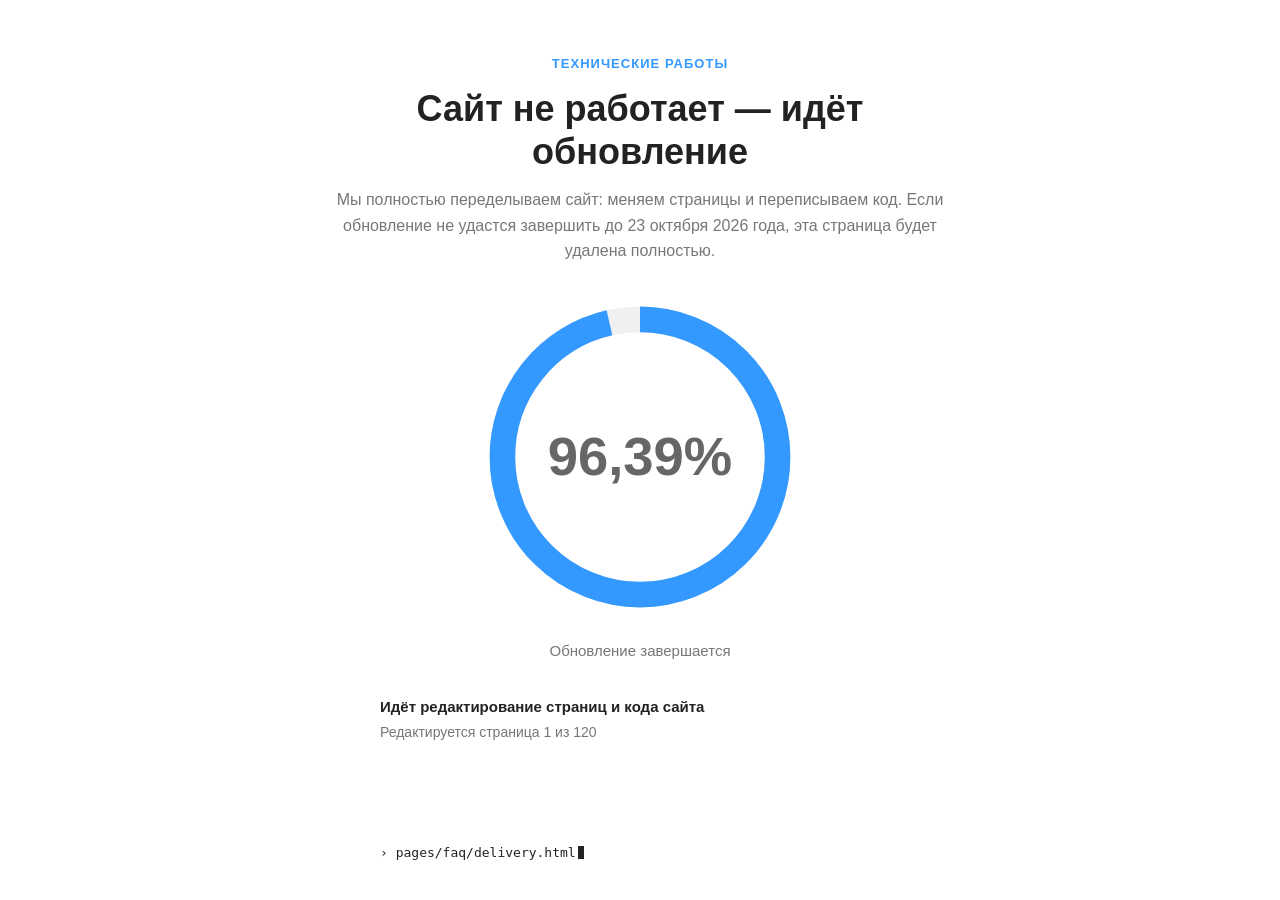
==== commit 88a640c2: "2" ====
--- a/index.html
+++ b/index.html
@@ -1,25 +1,346 @@
 <!doctype html>
 <html lang="ru">
 <head>
-  <meta charset="utf-8"><meta name="viewport" content="width=device-width,initial-scale=1"><meta name="theme-color" content="#07090d"><title>Портфолио</title>
-  <link rel="preconnect" href="https://fonts.googleapis.com"><link href="https://fonts.googleapis.com/css2?family=Onest:wght@400;500;600;700;800&display=swap" rel="stylesheet"><link rel="stylesheet" href="css/style.css?v=3"><link rel="stylesheet" href="css/anim.css?v=3">
-  <link rel="preload" href="video/homebg.mp4" as="video" type="video/mp4"><link rel="prefetch" href="video/zebrabg.mp4"><link rel="prefetch" href="video/akkubg.mp4"><link rel="prefetch" href="video/aboutbg.mp4">
+  <meta charset="utf-8">
+  <meta name="viewport" content="width=device-width, initial-scale=1">
+  <meta name="robots" content="noindex">
+  <meta name="theme-color" content="#ffffff">
+  <title>Сайт временно не работает</title>
+  <style>
+    :root {
+      --blue: #3399ff;
+      --track: #f0f0f0;
+      --text: #222;
+      --muted: #777;
+    }
+
+    * {
+      box-sizing: border-box;
+    }
+
+    html,
+    body {
+      margin: 0;
+    }
+
+    body {
+      background: #fff;
+      color: var(--text);
+      font: 16px/1.6 -apple-system, BlinkMacSystemFont, "Segoe UI", Roboto, Helvetica, Arial, sans-serif;
+    }
+
+    .page {
+      display: grid;
+      grid-template-rows: auto 1fr auto;
+      justify-items: center;
+      min-height: 100vh;
+      min-height: 100dvh;
+      padding: clamp(24px, 6vh, 64px) 20px clamp(20px, 4vh, 40px);
+      text-align: center;
+    }
+
+    .notice {
+      max-width: 38rem;
+    }
+
+    .tag {
+      margin: 0 0 12px;
+      color: var(--blue);
+      font-size: 13px;
+      font-weight: 600;
+      letter-spacing: 0.08em;
+      text-transform: uppercase;
+    }
+
+    h1 {
+      margin: 0 0 14px;
+      font-size: clamp(24px, 5vw, 36px);
+      font-weight: 700;
+      line-height: 1.2;
+    }
+
+    .text {
+      margin: 0;
+      color: var(--muted);
+    }
+
+    .center {
+      display: flex;
+      flex-direction: column;
+      align-items: center;
+      align-self: center;
+      padding: 32px 0;
+    }
+
+    .ring {
+      position: relative;
+      width: min(320px, 68vw);
+      aspect-ratio: 1;
+      container-type: inline-size;
+    }
+
+    .ring svg {
+      display: block;
+      width: 100%;
+      height: 100%;
+    }
+
+    .value {
+      position: absolute;
+      inset: 0;
+      display: grid;
+      place-items: center;
+      color: #666;
+      font: 700 15vw/1 Arial, Helvetica, sans-serif;
+      font-size: 17cqw;
+      font-variant-numeric: tabular-nums;
+    }
+
+    .left {
+      margin: 22px 0 0;
+      color: var(--muted);
+      font-size: 15px;
+      font-variant-numeric: tabular-nums;
+    }
+
+    .work {
+      width: min(520px, 100%);
+      text-align: left;
+    }
+
+    .work h2 {
+      margin: 0 0 2px;
+      font-size: 15px;
+      font-weight: 600;
+    }
+
+    .count {
+      margin: 0 0 10px;
+      color: var(--muted);
+      font-size: 14px;
+    }
+
+    .log {
+      display: flex;
+      flex-direction: column;
+      justify-content: flex-end;
+      height: 8.5em;
+      margin: 0;
+      padding: 0;
+      overflow: hidden;
+      list-style: none;
+      font: 13px/1.7 ui-monospace, SFMono-Regular, Menlo, Consolas, monospace;
+    }
+
+    .log li {
+      overflow: hidden;
+      white-space: nowrap;
+      text-overflow: ellipsis;
+    }
+
+    .done {
+      color: #999;
+    }
+
+    .now::after {
+      content: "";
+      display: inline-block;
+      width: 0.5em;
+      height: 1em;
+      margin-left: 2px;
+      background: var(--text);
+      vertical-align: -2px;
+      animation: blink 1s steps(1) infinite;
+    }
+
+    @keyframes blink {
+      50% {
+        opacity: 0;
+      }
+    }
+
+    @media (prefers-reduced-motion: reduce) {
+      .now::after {
+        animation: none;
+      }
+    }
+  </style>
 </head>
 <body>
-  <div class="video-wall" aria-hidden="true"><video id="page-video" src="video/homebg.mp4" poster="img/homebg.jpg" webkit-playsinline disablepictureinpicture autoplay muted playsinline loop preload="auto" data-video="video/homebg.mp4"></video><div class="wall-shade"></div></div>
-  <div class="loader" id="loader"><div class="loader-message"><div class="loader-meter" id="loader-meter"><span id="percent">0%</span></div><h1 data-i18n="loaderTitle">Добро пожаловать.</h1><p data-i18n="loaderCopy">Идёт загрузка сайта и его проектов, пожалуйста, подождите.</p></div></div>
-  <div class="welcome" id="welcome" aria-modal="true" role="dialog" aria-label="Выбор языка"><div class="welcome-box"><h2 id="welcome-title">Welcome</h2><p id="language-prompt">Choose a language</p><div class="welcome-languages"><button data-language="ru"><svg class="language-flag" viewBox="0 0 60 36" aria-hidden="true"><rect width="60" height="12" fill="#fff"/><rect y="12" width="60" height="12" fill="#1c57a7"/><rect y="24" width="60" height="12" fill="#d52b1e"/></svg><span class="language-code">RU</span><span class="language-name">Русский</span></button><button data-language="en"><svg class="language-flag" viewBox="0 0 60 36" aria-hidden="true"><rect width="60" height="36" fill="#012169"/><path d="M0 0 60 36M60 0 0 36" stroke="#fff" stroke-width="8"/><path d="M0 0 60 36M60 0 0 36" stroke="#c8102e" stroke-width="3"/><path d="M30 0v36M0 18h60" stroke="#fff" stroke-width="12"/><path d="M30 0v36M0 18h60" stroke="#c8102e" stroke-width="6"/></svg><span class="language-code">EN</span><span class="language-name">English</span></button></div></div></div>
-  <header class="site-header"><nav class="site-nav"><a href="#home" data-nav="home" data-i18n="navHome">Главная</a><a href="about.html" data-nav="about" data-i18n="navAbout">Обо мне</a><a href="projects.html" data-nav="projects" data-i18n="navProjects">Проекты</a><a href="contact.html" data-nav="contact" data-i18n="navContact">Контакты</a></nav><div class="site-languages"><button data-language-choice="ru">RU</button><button data-language-choice="en">EN</button></div></header>
-  <main id="home"><section class="intro"><div class="intro-main"><h1 data-i18n="heroTitle">Добро пожаловать!</h1></div><div class="intro-side"><p data-i18n="heroCopy">Здесь собраны мои проекты. Ниже представлены 2 проекта. Какой из них вы хотите посмотреть?</p></div></section>
-    <section class="projects" id="projects" aria-label="Проекты">
-      <article class="project-card zebra-card"><a class="project-shot" href="zebra.html" aria-label="Открыть Zebra Coffee"><img src="img/zebrashot.png" alt="Скриншот сайта Zebra Coffee"></a><div class="project-copy"><h2>Zebra Coffee</h2><p class="project-kind" data-i18n="zebraSubtitle">Зебра Кофе · Сеть кофеен в странах СНГ</p><p data-i18n="zebraSummary">История бренда и основателя, меню с конструктором напитков, карта кофеен и раздел для соискателей.</p><ul class="card-tags"><li data-i18n="tagWeb">Сайт</li><li data-i18n="tagMenu">Меню и карта</li><li data-i18n="tagCareers">Карьера</li></ul><div class="project-buttons"><a class="button button-light" href="zebra.html" data-i18n="details">Подробнее <span>↗</span></a></div></div></article>
-      <article class="project-card akku-card"><a class="project-shot" href="akku.html" aria-label="Открыть AKKU"><img src="img/akkushot.png" alt="Скриншот панели AKKU"></a><div class="project-copy"><h2>AKKU</h2><p class="project-kind" data-i18n="akkuSubtitle">АККУ · Автоматизация автомойки</p><p data-i18n="akkuSummary">Записи, очередь и контроль этапов мойки, история автомобилей, база клиентов и Telegram-уведомления.</p><ul class="card-tags"><li data-i18n="tagCrm">CRM</li><li data-i18n="tagBot">Telegram-бот</li><li data-i18n="tagQueue">Очередь</li></ul><div class="project-buttons"><a class="button button-light" href="akku.html" data-i18n="details">Подробнее <span>↗</span></a></div></div></article>
-    </section><section class="home-cta"><div><h2 data-i18n="homeCtaTitle">Хотите такой же проект?</h2><p data-i18n="homeCtaCopy">Расскажите о задаче — обсудим идею, сроки и подберём решение.</p></div><a class="button button-light" href="contact.html" data-i18n="aboutCtaButton">Написать мне <span>↗</span></a></section>
-  <footer class="site-foot"><a href="admin.html">管理后台</a></footer></main>
-  <section class="panel" data-panel="zebra" aria-hidden="true"><div class="panel-backdrop" data-close-panel></div><article class="panel-content"><button class="panel-close" data-close-panel aria-label="Закрыть">×</button><p class="panel-label" data-i18n="zebraSubtitle">Зебра Кофе · Сеть кофеен в странах СНГ</p><h2>Zebra Coffee</h2><figure class="panel-image"><img src="img/zebrashot.png" alt="Главная страница Zebra Coffee"><figcaption data-i18n="zebraCaption">Скриншот сайта Zebra Coffee</figcaption></figure><section><h3 data-i18n="aboutProject">О проекте</h3><p data-i18n="zebraAbout">Зебра Кофе — современная и динамично развивающаяся сеть кофеен в странах СНГ. Сайт передаёт атмосферу и философию бренда, рассказывает его историю и помогает спланировать визит.</p></section><section><h3 data-i18n="founderTitle">История бренда и основателя</h3><p data-i18n="founderCopy">История создания сети, первые трудности, ценности, миссия и путь основателя — отдельная часть сайта для знакомства с брендом.</p></section><section><h3 data-i18n="menuTitle">Меню и конструктор напитков</h3><p data-i18n="menuCopy">Кофейные напитки, чай, холодные миксы, выпечка и десерты. В конструкторе можно выбрать фирменный бленд или моносорт, сироп и объём порции.</p></section><section><h3 data-i18n="mapTitle">Карта и навигация</h3><p data-i18n="mapCopy">Гость выбирает кофейню на карте и в один клик открывает маршрут в навигационном приложении телефона.</p></section><section><h3 data-i18n="careerTitle">Карьера</h3><p data-i18n="careerCopy">Соискатели могут заполнить анкету, рассказать об опыте, приложить резюме и отправить заявку команде.</p></section><a class="button button-light panel-cta" href="https://gurbanibragimov473-cpu.github.io/zebracoffee/" target="_blank" rel="noreferrer" data-i18n="visit">Перейти на сайт <span>↗</span></a></article></section>
-  <section class="panel" data-panel="akku" aria-hidden="true"><div class="panel-backdrop" data-close-panel></div><article class="panel-content"><button class="panel-close" data-close-panel aria-label="Закрыть">×</button><p class="panel-label" data-i18n="akkuSubtitle">АККУ · Автоматизация автомойки</p><h2>AKKU</h2><figure class="panel-image"><img src="img/akkushot.png" alt="Панель управления AKKU"><figcaption data-i18n="akkuCaption">Панель очереди автомобилей AKKU</figcaption></figure><section><h3 data-i18n="akkuAboutTitle">О проекте</h3><p data-i18n="akkuAbout">АККУ — облачная цифровая экосистема для автоматизации автомоек любого масштаба. Она объединяет мобильные инструменты для владельца, администраторов и сотрудников с клиентским сервисом в Telegram.</p></section><section><h3 data-i18n="managementTitle">Управление для сотрудников</h3><ul><li data-i18n="calendarCopy">Календарь записей, свободные слоты и распределение клиентов по боксам без пересечений.</li><li data-i18n="monitorCopy">Панель в реальном времени показывает загрузку, автомобили на территории и этапы работ.</li><li data-i18n="historyCopy">Карточка машины хранит услуги, автохимию, дополнительные работы и историю посещений.</li><li data-i18n="crmCopy">CRM-база объединяет контакты клиентов, предпочтения и хронологию визитов.</li></ul></section><section><h3 data-i18n="customerTitle">Сервис для клиентов</h3><p data-i18n="customerCopy">Telegram-бот позволяет записаться днём и ночью без звонков. Записи синхронизируются с системой автомойки.</p><div class="status-line"><span data-i18n="statusArrive">Заехал</span><span data-i18n="statusWash">Мойка</span><span data-i18n="statusDry">Сушка</span><span data-i18n="statusReady">Готов</span><span data-i18n="statusPark">На парковке</span></div><p data-i18n="notificationsCopy">Клиент получает уведомления о каждом этапе и знает, когда забрать автомобиль.</p></section><section><h3 data-i18n="benefitsTitle">Преимущества для бизнеса</h3><ul><li data-i18n="transparentCopy">Прозрачный учёт заказов и рабочих процессов.</li><li data-i18n="loyaltyCopy">Удобная запись и уведомления помогают укреплять лояльность клиентов.</li><li data-i18n="capacityCopy">Планирование времени и боксов помогает обслуживать больше автомобилей.</li></ul></section><a class="button button-light panel-cta" href="https://akku-carwash-crm.onrender.com/" target="_blank" rel="noreferrer" data-i18n="visitService">Перейти в сервис <span>↗</span></a></article></section>
-  <section class="panel" data-panel="about" aria-hidden="true"><div class="panel-backdrop" data-close-panel></div><article class="panel-content compact-panel"><button class="panel-close" data-close-panel aria-label="Закрыть">×</button><p class="panel-label" data-i18n="aboutLabel">ОБО МНЕ</p><h2 data-i18n="aboutTitle">Цифровые проекты<br>с вниманием к деталям.</h2><p data-i18n="aboutCopy">Я создаю сайты и сервисы, которые помогают бизнесу решать реальные задачи. В этом портфолио — проекты для кофейни и автоматизации автомойки.</p><video class="panel-video" muted playsinline loop autoplay data-video="video/aboutbg.mp4"></video></article></section>
-  <section class="panel" data-panel="contact" aria-hidden="true"><div class="panel-backdrop" data-close-panel></div><article class="panel-content compact-panel"><button class="panel-close" data-close-panel aria-label="Закрыть">×</button><p class="panel-label" data-i18n="contactLabel">СВЯЗАТЬСЯ СО МНОЙ</p><h2 data-i18n="contactTitle">Обсудим ваш проект<br>и воплотим идею в жизнь</h2><p data-i18n="contactCopy1">Если вам понравились проекты «Зебра Кофе» и «АККУ» и вы хотите создать что-то похожее, уникальное или совершенно новое для своего бизнеса — я с удовольствием помогу.</p><p data-i18n="contactCopy2">Каждый проект индивидуален. Обсудим идею, цели, бюджет и ожидания и подберём решение для вашей задачи.</p><p data-i18n="contactCopy3">Корпоративный сайт, интерактивный сервис, мобильная экосистема или автоматизация бизнес-процессов — расскажите, что вам нужно.</p><a class="email-link" href="mailto:gurbanibragimov473@gmail.com">gurbanibragimov473@gmail.com <span>↗</span></a><p data-i18n="contactCopy4">Напишите в любое удобное время, расскажите о своей идее или текущих задачах — обсудим детали.</p></article></section>
-  <script src="js/script.js?v=3"></script>
-</body></html>
-
+  <main class="page">
+    <header class="notice">
+      <p class="tag">Технические работы</p>
+      <h1>Сайт не работает — идёт обновление</h1>
+      <p class="text">
+        Мы полностью переделываем сайт: меняем страницы и переписываем код.
+        Если обновление не удастся завершить до 23 октября 2026 года,
+        эта страница будет удалена полностью.
+      </p>
+    </header>
+
+    <section class="center" aria-label="Ход обновления">
+      <div class="ring">
+        <svg viewBox="0 0 200 200" aria-hidden="true">
+          <circle cx="100" cy="100" r="86" fill="none" stroke="#f0f0f0" stroke-width="16"></circle>
+          <circle id="arc" cx="100" cy="100" r="86" fill="none" stroke="#3399ff" stroke-width="16"
+                  transform="rotate(-90 100 100)"></circle>
+        </svg>
+        <div class="value" id="value">0,00%</div>
+      </div>
+      <p class="left" id="left"></p>
+    </section>
+
+    <section class="work">
+      <h2>Идёт редактирование страниц и кода сайта</h2>
+      <p class="count" id="count"></p>
+      <ul class="log" id="log"></ul>
+    </section>
+  </main>
+
+  <script>
+    (function () {
+      var START = new Date('2026-10-10T00:00:00+05:00').getTime();
+      var END = new Date('2026-10-23T00:00:00+05:00').getTime();
+      var DEADLINE = '23.10.2026';
+
+      var PAGES = [
+    'faq/delivery.html', 'coins/balance.html', 'news/openings.html', 'account/favorites.html',
+    'about/values.html', 'contacts/feedback.html', 'careers/internship.html', 'support/rules.html',
+    'coins/history.html', 'about/team.html', 'about/history.html', 'careers/barista.html',
+    'careers/manager.html', 'account/password.html', 'gallery/halls.html', 'shop/catalog.html',
+    'gallery/events.html', 'menu/seasonal.html', 'blog/post12.html', 'events/openmic.html',
+    'support/terms.html', 'support/sitemap.html', 'shop/sale.html', 'events/latteart.html',
+    'contacts/index.html', 'gallery/baristas.html', 'account/register.html', 'projects/crm.html',
+    'events/concert.html', 'news/promo.html', 'projects/mobileapp.html', 'about/mission.html',
+    'careers/cashier.html', 'gallery/photos2026.html', 'coins/rules.html', 'contacts/vacancies.html',
+    'menu/cappuccino.html', 'faq/orders.html', 'news/latest.html', 'faq/payment.html',
+    'coins/levels.html', 'news/rss.html', 'support/cookies.html', 'account/bonuses.html',
+    'shop/giftcards.html', 'blog/archive.html', 'news/events2026.html', 'careers/index.html',
+    'news/press.html', 'coins/promo.html', 'projects/reports.html', 'careers/apply.html',
+    'gallery/photos2025.html', 'projects/telegrambot.html', 'account/settings.html', 'support/privacy.html',
+    'coins/cards.html', 'docs/status.html', 'careers/courier.html', 'docs/changelog.html',
+    'blog/post58.html', 'shop/returns.html', 'contacts/address.html', 'projects/akku.html',
+    'careers/benefits.html', 'blog/post27.html', 'docs/install.html', 'projects/landing.html',
+    'events/calendar.html', 'gallery/map.html', 'blog/index.html', 'menu/breakfast.html',
+    'shop/wishlist.html', 'account/profile.html', 'news/archive.html', 'docs/api.html',
+    'docs/security.html', 'faq/allergens.html', 'shop/checkout.html', 'projects/admin.html',
+    'news/subscribe.html', 'shop/cart.html', 'faq/refunds.html', 'about/awards.html',
+    'docs/license.html', 'coins/partners.html', 'coins/app.html', 'docs/config.html',
+    'support/chat.html', 'projects/zebracoffee.html', 'events/brunch.html', 'docs/roadmap.html',
+    'account/login.html', 'blog/post41.html', 'menu/drinkbuilder.html', 'support/help.html',
+    'events/kidsday.html', 'contacts/partners.html', 'faq/hours.html', 'events/tasting.html',
+    'blog/authors.html', 'menu/espresso.html', 'contacts/reservation.html', 'contacts/directions.html',
+    'menu/tea.html', 'about/partners.html', 'blog/post34.html', 'faq/index.html',
+    'about/press.html', 'support/tickets.html', 'gallery/videos.html', 'menu/desserts.html',
+    'faq/loyalty.html', 'events/workshop.html', 'menu/latte.html', 'about/reviews.html',
+    'account/orders.html', 'contacts/hours.html', 'shop/delivery.html', 'gallery/terrace.html'
+      ];
+
+      var arc = document.getElementById('arc');
+      var value = document.getElementById('value');
+      var left = document.getElementById('left');
+      var count = document.getElementById('count');
+      var log = document.getElementById('log');
+
+      var calm = window.matchMedia && window.matchMedia('(prefers-reduced-motion: reduce)').matches;
+      var circumference = 2 * Math.PI * Number(arc.getAttribute('r'));
+      var intro = !calm;
+
+      arc.style.strokeDasharray = circumference;
+
+      function progress() {
+        var p = (Date.now() - START) / (END - START) * 100;
+        return Math.min(100, Math.max(0, p));
+      }
+
+      function draw(p) {
+        arc.style.strokeDashoffset = circumference * (1 - p / 100);
+        value.textContent = p >= 100 ? '100%' : p.toFixed(2).replace('.', ',') + '%';
+      }
+
+      function pad(n) {
+        return n < 10 ? '0' + n : String(n);
+      }
+
+      function drawLeft() {
+        var ms = END - Date.now();
+        if (ms <= 0) {
+          left.textContent = 'Обновление завершается';
+          return;
+        }
+        var s = Math.floor(ms / 1000);
+        var d = Math.floor(s / 86400);
+        var h = Math.floor(s % 86400 / 3600);
+        var m = Math.floor(s % 3600 / 60);
+        left.textContent = 'До ' + DEADLINE + ' осталось ' + d + ' д ' + pad(h) + ' ч ' + pad(m) + ' мин ' + pad(s % 60) + ' с';
+      }
+
+      function tick() {
+        if (!intro) draw(progress());
+        drawLeft();
+      }
+
+      function runIntro() {
+        var from = performance.now();
+        function frame(now) {
+          var k = Math.min(1, (now - from) / 1600);
+          draw(progress() * (1 - Math.pow(1 - k, 3)));
+          if (k < 1) {
+            requestAnimationFrame(frame);
+          } else {
+            intro = false;
+          }
+        }
+        requestAnimationFrame(frame);
+      }
+
+      function type(el, text, done) {
+        if (calm) {
+          el.textContent = '› ' + text;
+          done();
+          return;
+        }
+        var i = 0;
+        var timer = setInterval(function () {
+          i++;
+          el.textContent = '› ' + text.slice(0, i);
+          if (i >= text.length) {
+            clearInterval(timer);
+            done();
+          }
+        }, 24);
+      }
+
+      var index = 0;
+
+      function step() {
+        var path = 'pages/' + PAGES[index];
+        var line = document.createElement('li');
+        line.className = 'now';
+        log.appendChild(line);
+        while (log.children.length > 5) log.removeChild(log.firstChild);
+        count.textContent = 'Редактируется страница ' + (index + 1) + ' из ' + PAGES.length;
+
+        type(line, path, function () {
+          setTimeout(function () {
+            line.className = 'done';
+            line.textContent = '✓ ' + path;
+            index = (index + 1) % PAGES.length;
+            setTimeout(step, 250 + Math.random() * 400);
+          }, 600 + Math.random() * 900);
+        });
+      }
+
+      if (intro) {
+        draw(0);
+        runIntro();
+      } else {
+        draw(progress());
+      }
+      drawLeft();
+      setInterval(tick, 1000);
+      step();
+    })();
+  </script>
+</body>
+</html>
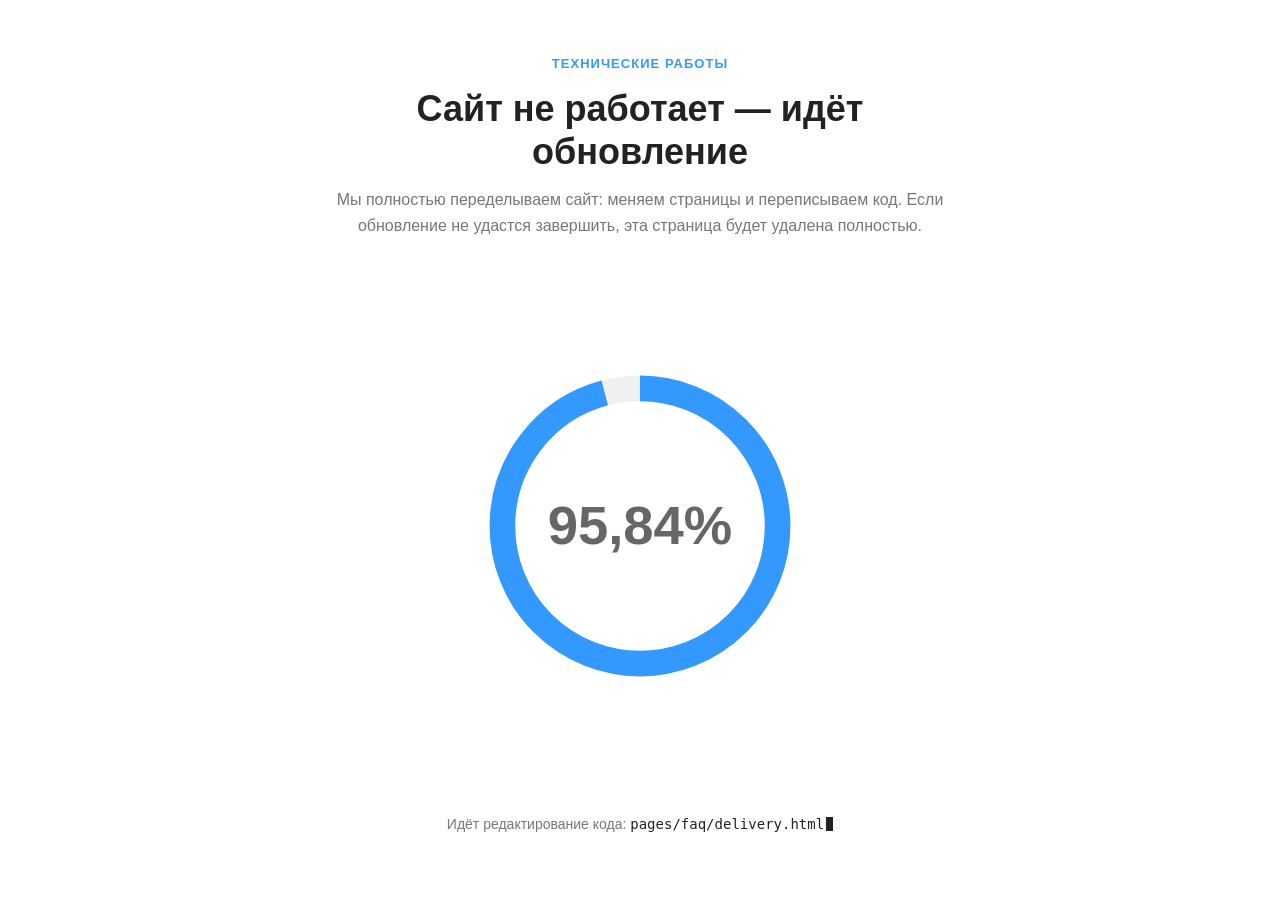
==== commit 97c2c615: "1" ====
--- a/index.html
+++ b/index.html
@@ -96,53 +96,24 @@
       font-variant-numeric: tabular-nums;
     }
 
-    .left {
-      margin: 22px 0 0;
-      color: var(--muted);
-      font-size: 15px;
-      font-variant-numeric: tabular-nums;
-    }
-
     .work {
-      width: min(520px, 100%);
-      text-align: left;
-    }
-
-    .work h2 {
-      margin: 0 0 2px;
-      font-size: 15px;
-      font-weight: 600;
-    }
-
-    .count {
-      margin: 0 0 10px;
+      width: min(640px, 100%);
+      min-height: 3.2em;
+    }
+
+    .edit {
+      margin: 0;
       color: var(--muted);
       font-size: 14px;
-    }
-
-    .log {
-      display: flex;
-      flex-direction: column;
-      justify-content: flex-end;
-      height: 8.5em;
-      margin: 0;
-      padding: 0;
-      overflow: hidden;
-      list-style: none;
-      font: 13px/1.7 ui-monospace, SFMono-Regular, Menlo, Consolas, monospace;
-    }
-
-    .log li {
-      overflow: hidden;
-      white-space: nowrap;
-      text-overflow: ellipsis;
-    }
-
-    .done {
-      color: #999;
-    }
-
-    .now::after {
+      overflow-wrap: anywhere;
+    }
+
+    .path {
+      color: var(--text);
+      font: 14px/1.6 ui-monospace, SFMono-Regular, Menlo, Consolas, monospace;
+    }
+
+    .path::after {
       content: "";
       display: inline-block;
       width: 0.5em;
@@ -160,7 +131,7 @@
     }
 
     @media (prefers-reduced-motion: reduce) {
-      .now::after {
+      .path::after {
         animation: none;
       }
     }
@@ -173,8 +144,7 @@
       <h1>Сайт не работает — идёт обновление</h1>
       <p class="text">
         Мы полностью переделываем сайт: меняем страницы и переписываем код.
-        Если обновление не удастся завершить до 23 октября 2026 года,
-        эта страница будет удалена полностью.
+        Если обновление не удастся завершить, эта страница будет удалена полностью.
       </p>
     </header>
 
@@ -187,13 +157,10 @@
         </svg>
         <div class="value" id="value">0,00%</div>
       </div>
-      <p class="left" id="left"></p>
     </section>
 
     <section class="work">
-      <h2>Идёт редактирование страниц и кода сайта</h2>
-      <p class="count" id="count"></p>
-      <ul class="log" id="log"></ul>
+      <p class="edit">Идёт редактирование кода: <span class="path" id="path"></span></p>
     </section>
   </main>
 
@@ -201,7 +168,6 @@
     (function () {
       var START = new Date('2026-10-10T00:00:00+05:00').getTime();
       var END = new Date('2026-10-23T00:00:00+05:00').getTime();
-      var DEADLINE = '23.10.2026';
 
       var PAGES = [
     'faq/delivery.html', 'coins/balance.html', 'news/openings.html', 'account/favorites.html',
@@ -238,9 +204,7 @@
 
       var arc = document.getElementById('arc');
       var value = document.getElementById('value');
-      var left = document.getElementById('left');
-      var count = document.getElementById('count');
-      var log = document.getElementById('log');
+      var path = document.getElementById('path');
 
       var calm = window.matchMedia && window.matchMedia('(prefers-reduced-motion: reduce)').matches;
       var circumference = 2 * Math.PI * Number(arc.getAttribute('r'));
@@ -258,26 +222,8 @@
         value.textContent = p >= 100 ? '100%' : p.toFixed(2).replace('.', ',') + '%';
       }
 
-      function pad(n) {
-        return n < 10 ? '0' + n : String(n);
-      }
-
-      function drawLeft() {
-        var ms = END - Date.now();
-        if (ms <= 0) {
-          left.textContent = 'Обновление завершается';
-          return;
-        }
-        var s = Math.floor(ms / 1000);
-        var d = Math.floor(s / 86400);
-        var h = Math.floor(s % 86400 / 3600);
-        var m = Math.floor(s % 3600 / 60);
-        left.textContent = 'До ' + DEADLINE + ' осталось ' + d + ' д ' + pad(h) + ' ч ' + pad(m) + ' мин ' + pad(s % 60) + ' с';
-      }
-
       function tick() {
         if (!intro) draw(progress());
-        drawLeft();
       }
 
       function runIntro() {
@@ -294,16 +240,16 @@
         requestAnimationFrame(frame);
       }
 
-      function type(el, text, done) {
+      function type(text, done) {
         if (calm) {
-          el.textContent = '› ' + text;
+          path.textContent = text;
           done();
           return;
         }
         var i = 0;
         var timer = setInterval(function () {
           i++;
-          el.textContent = '› ' + text.slice(0, i);
+          path.textContent = text.slice(0, i);
           if (i >= text.length) {
             clearInterval(timer);
             done();
@@ -314,20 +260,11 @@
       var index = 0;
 
       function step() {
-        var path = 'pages/' + PAGES[index];
-        var line = document.createElement('li');
-        line.className = 'now';
-        log.appendChild(line);
-        while (log.children.length > 5) log.removeChild(log.firstChild);
-        count.textContent = 'Редактируется страница ' + (index + 1) + ' из ' + PAGES.length;
-
-        type(line, path, function () {
+        type('pages/' + PAGES[index], function () {
           setTimeout(function () {
-            line.className = 'done';
-            line.textContent = '✓ ' + path;
             index = (index + 1) % PAGES.length;
-            setTimeout(step, 250 + Math.random() * 400);
-          }, 600 + Math.random() * 900);
+            step();
+          }, 1000 + Math.random() * 900);
         });
       }
 
@@ -337,7 +274,6 @@
       } else {
         draw(progress());
       }
-      drawLeft();
       setInterval(tick, 1000);
       step();
     })();
